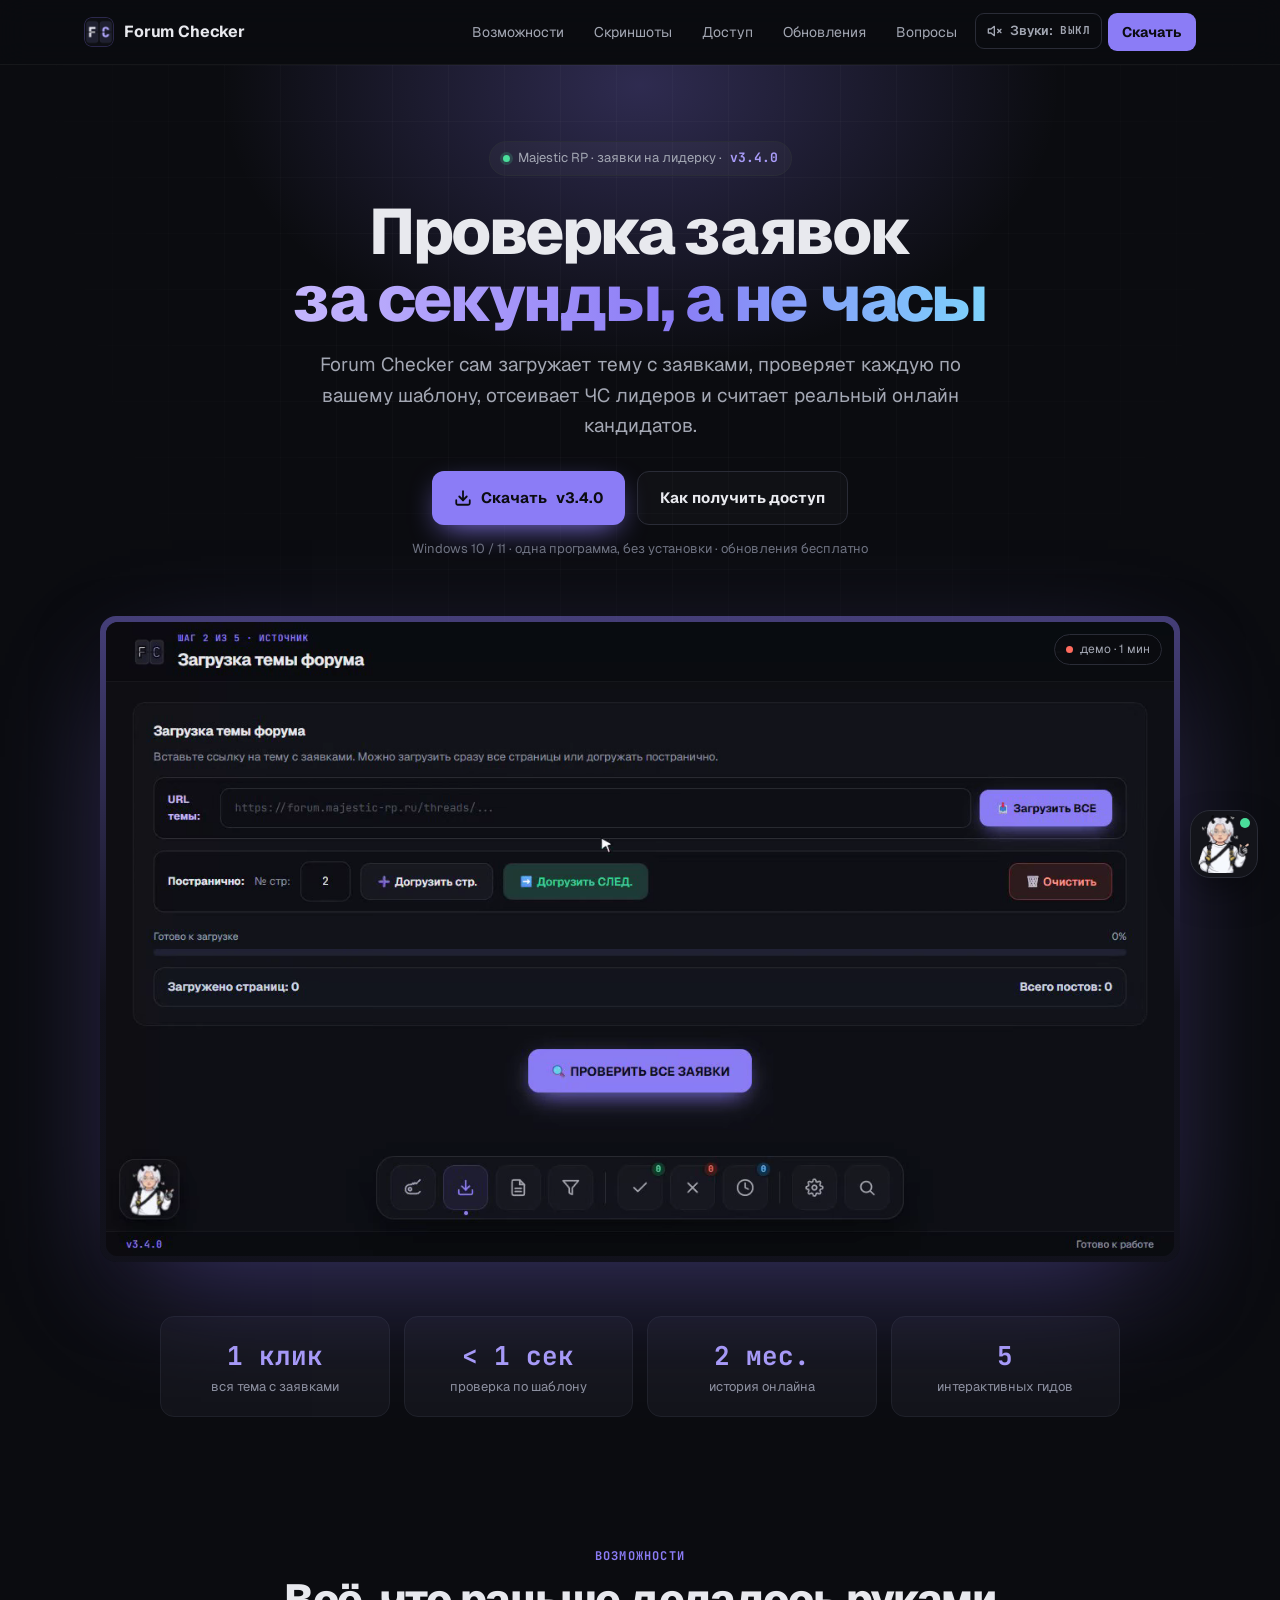
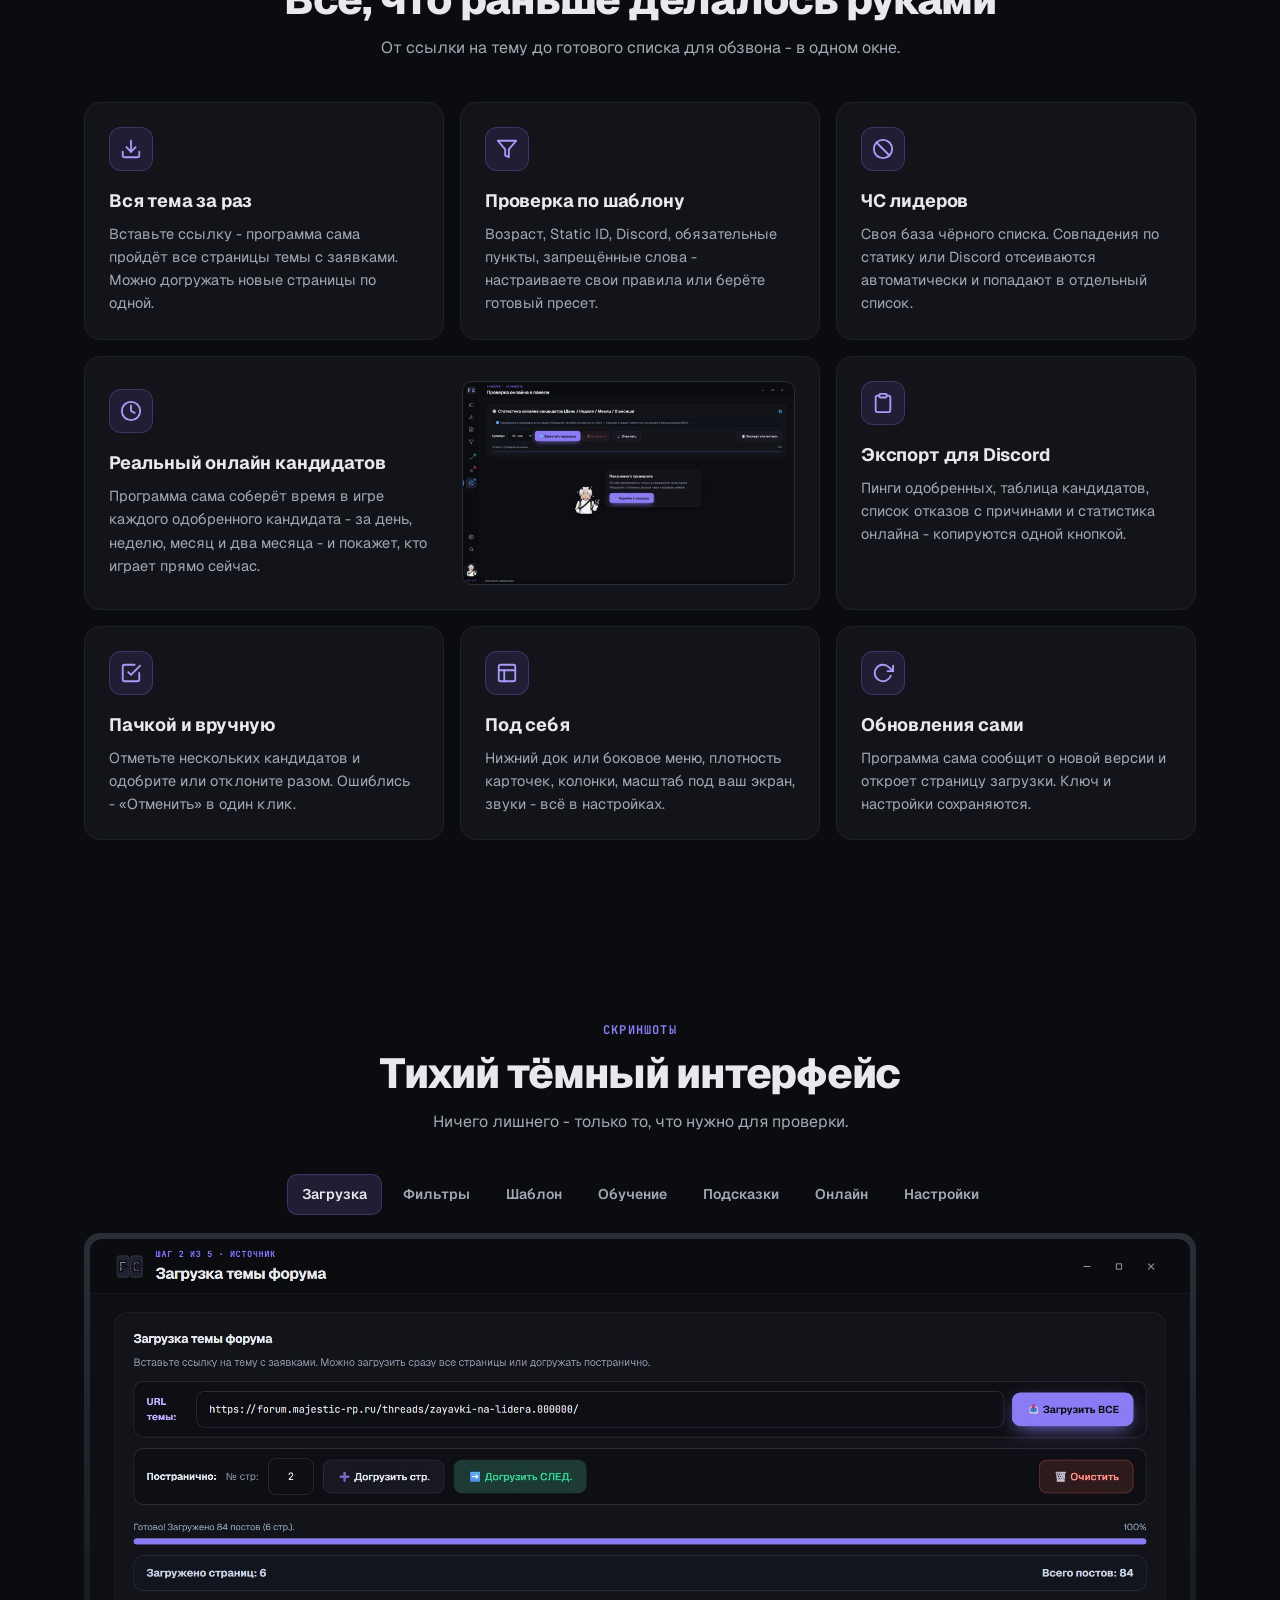
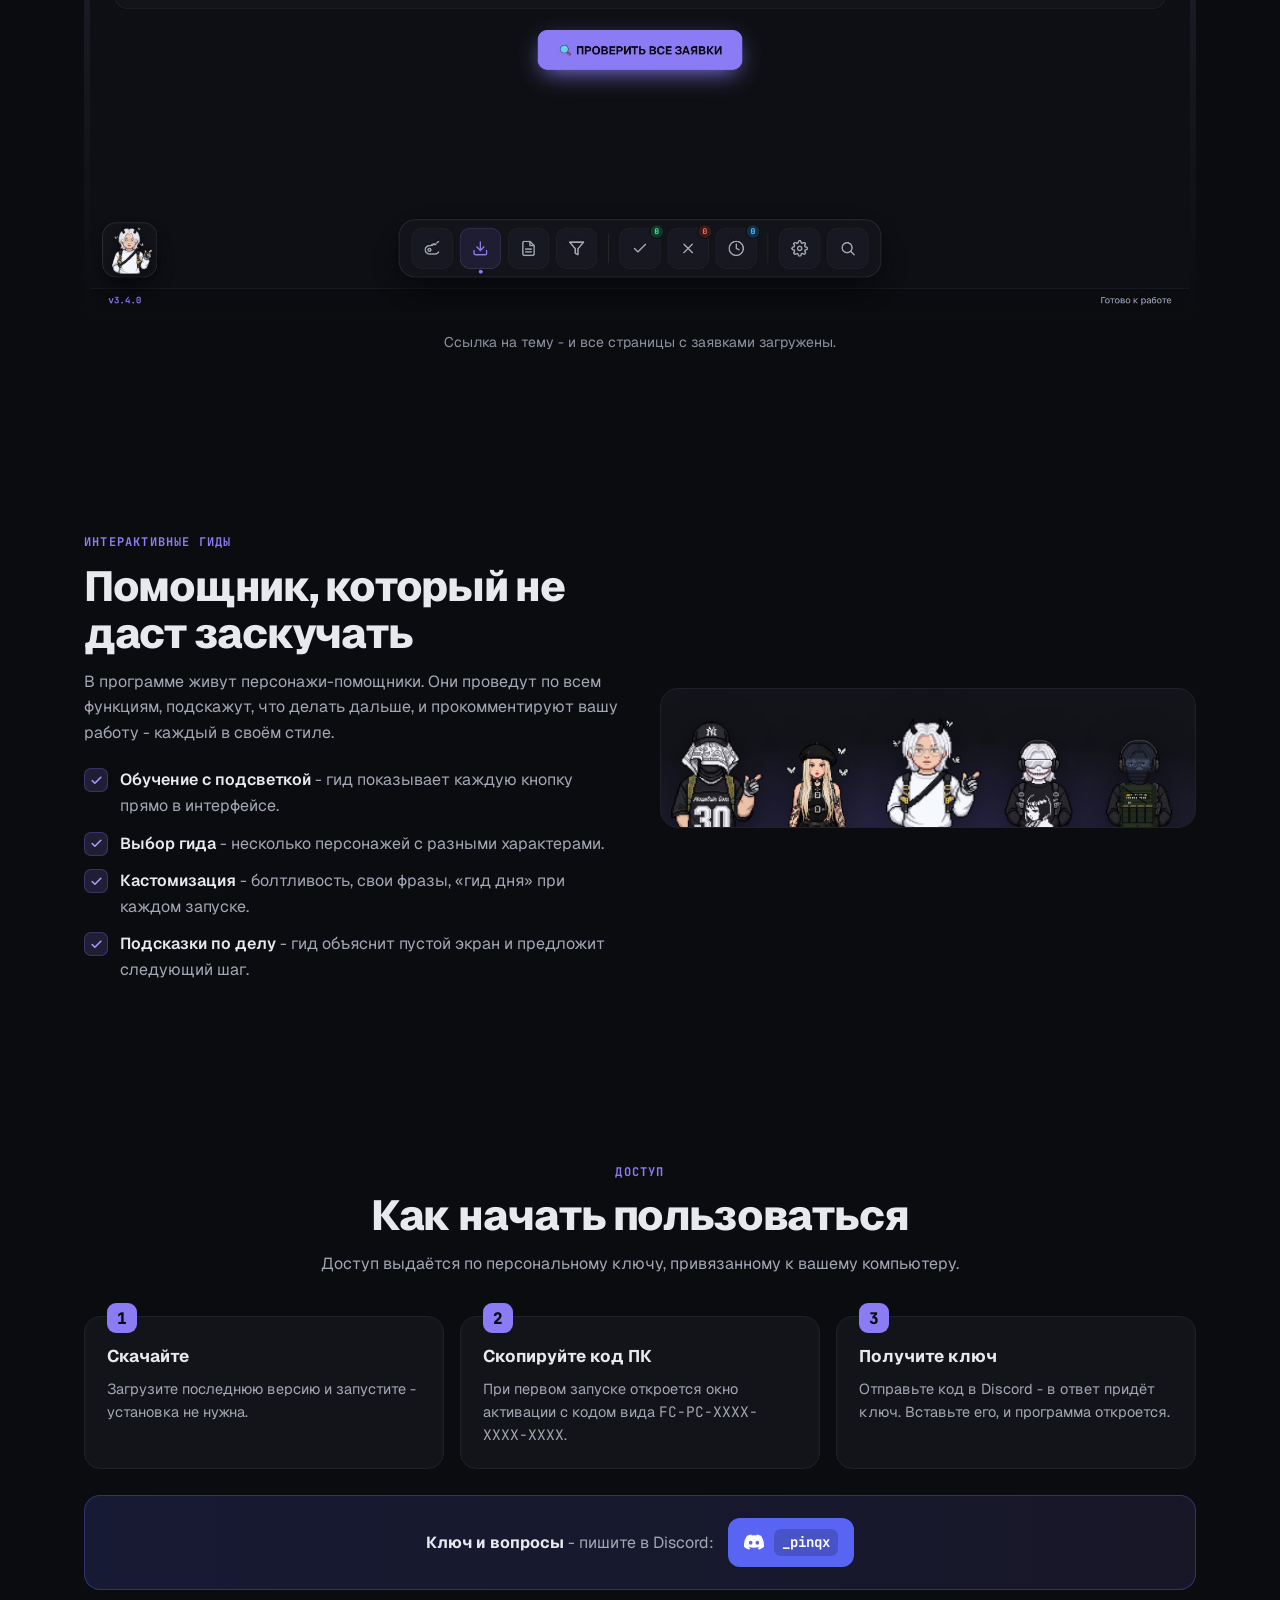
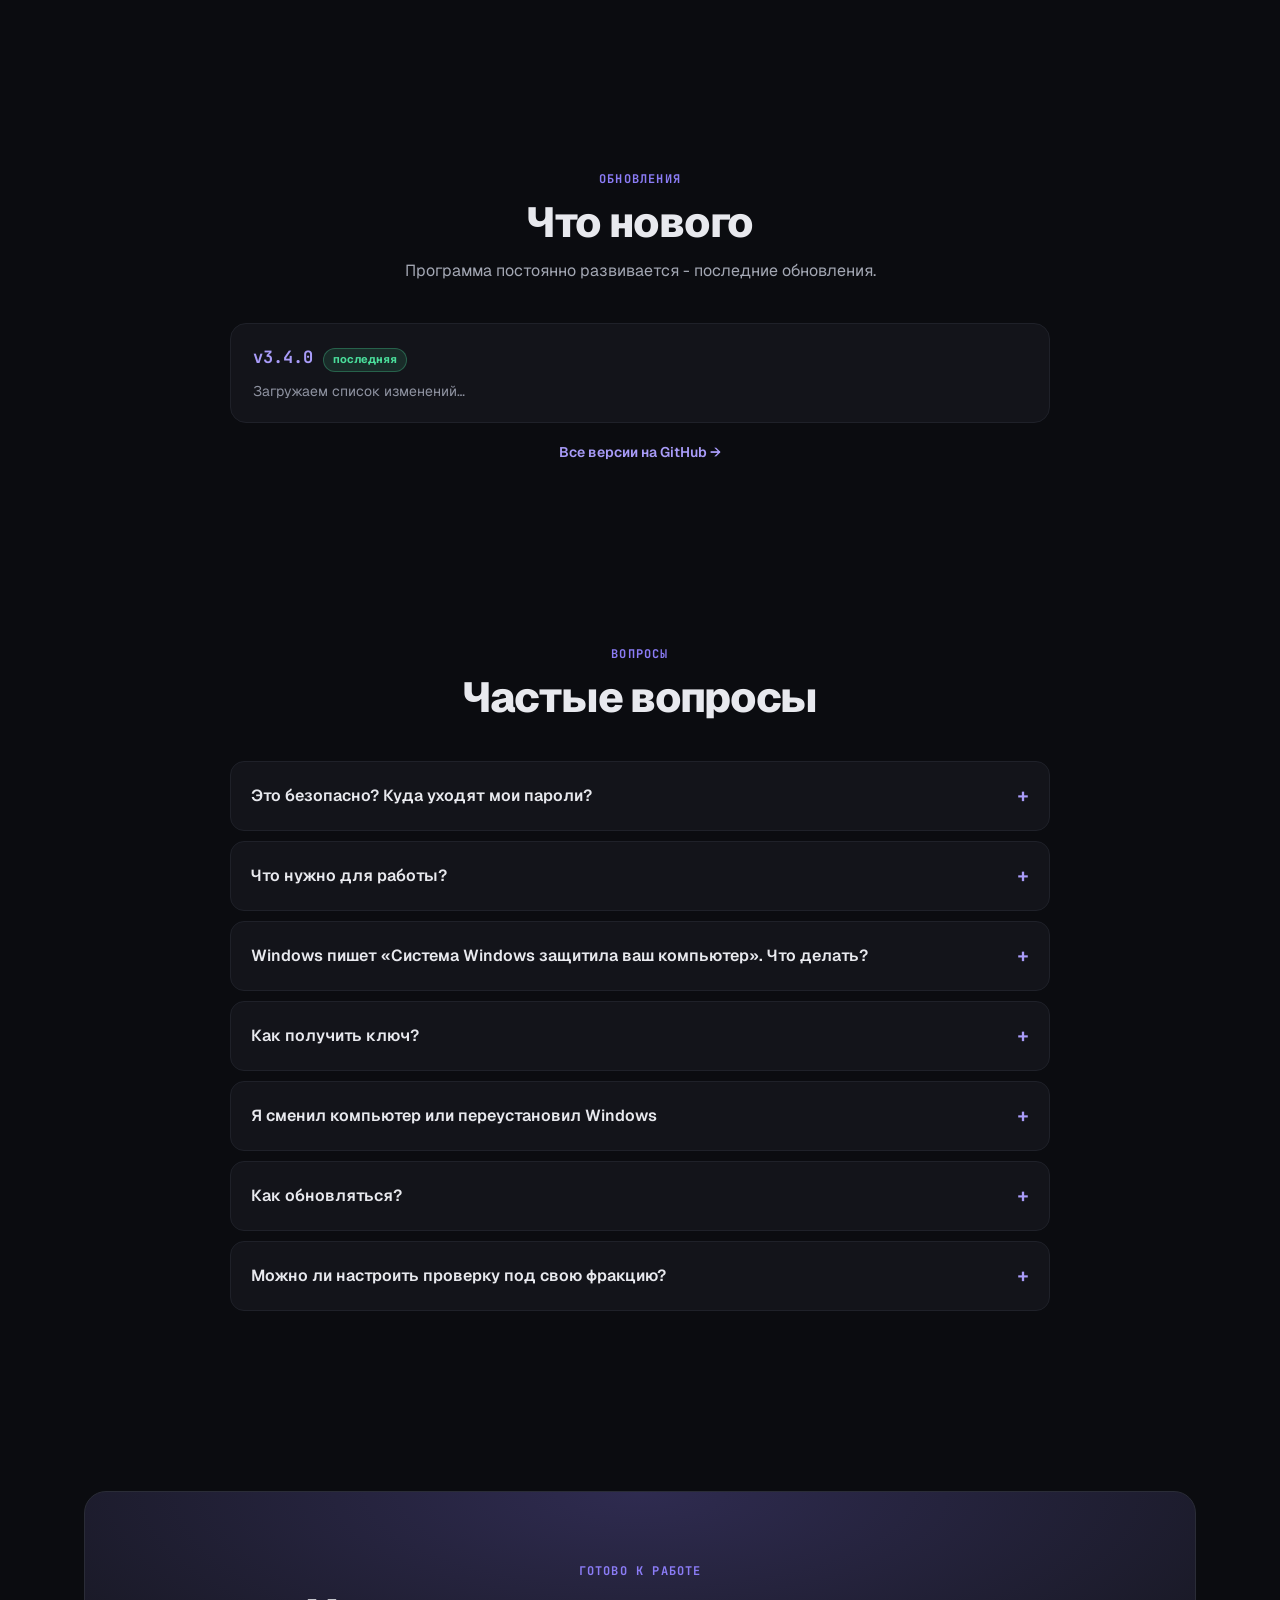
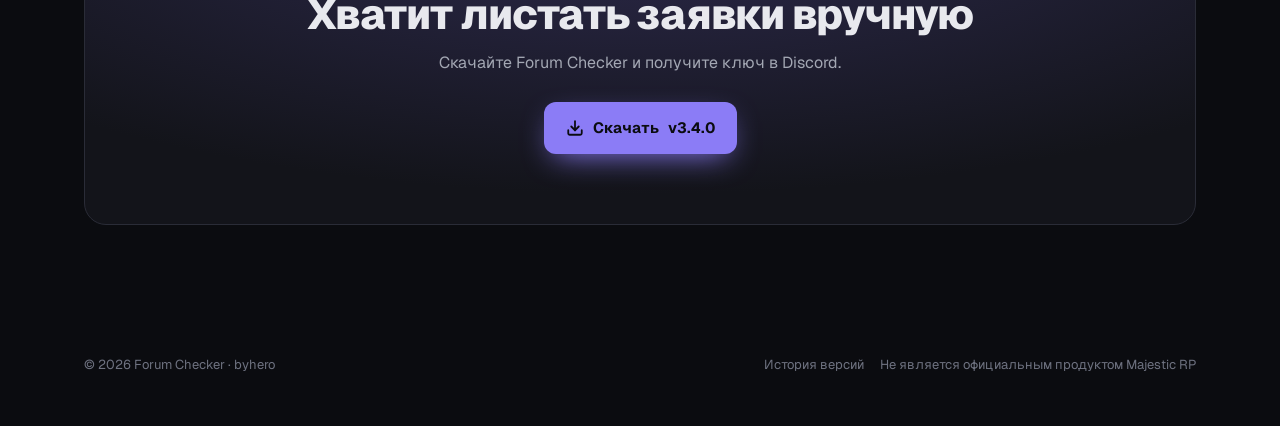
==== index.html @ 031cf1a6 "Сайт ForumChecker v3.4.0: новые скриншоты и демо-видео Co-Authored-By: Claude Opus 5.5 <noreply@anth" ====
<!DOCTYPE html>
<html lang="ru">
<head>
  <meta charset="UTF-8">
  <meta name="viewport" content="width=device-width, initial-scale=1.0">
  <title>Forum Checker - проверка заявок на лидерку Majestic RP</title>
  <meta name="description" content="Forum Checker загружает тему с заявками, проверяет их по шаблону, отсеивает ЧС лидеров и считает онлайн кандидатов. Для Windows 10/11.">
  <meta property="og:title" content="Forum Checker">
  <meta property="og:description" content="Проверка заявок на лидерку Majestic RP за секунды, а не часы.">
  <meta property="og:image" content="assets/shots/01-load.jpg">
  <link rel="icon" href="assets/favicon.png">
  <link rel="preconnect" href="https://fonts.googleapis.com">
  <link rel="preconnect" href="https://fonts.gstatic.com" crossorigin>
  <link href="https://fonts.googleapis.com/css2?family=Geist:wght@400;500;600;700;800&family=JetBrains+Mono:wght@500;700&display=swap" rel="stylesheet">
  <style>
    :root {
      --acc: #8B7CF6;
      --acc-2: #a99cf9;
      --acc-soft: color-mix(in srgb, #8B7CF6 14%, #0E0F14);
      --acc-ring: color-mix(in srgb, #8B7CF6 26%, transparent);
      --bg: #0B0C10;
      --bg-2: #0E0F14;
      --card: #13141A;
      --raised: #171821;
      --line: #1F2129;
      --line-2: #2A2C37;
      --text: #E8E9EE;
      --text-2: #A3A7B3;
      --muted: #8E92A0;
      --label: #6E7280;
      --ok: #4ADE9B;
      --info: #5BB8FF;
      --warn: #FFB454;
      --bad: #FF6B5E;
      --sans: 'Geist', system-ui, -apple-system, 'Segoe UI', sans-serif;
      --mono: 'JetBrains Mono', Consolas, monospace;
      --wrap: 1160px;
    }
    * { box-sizing: border-box; margin: 0; padding: 0; }
    html { scroll-behavior: smooth; }
    body { font-family: var(--sans); background: var(--bg); color: var(--text); font-size: 16px; line-height: 1.6; -webkit-font-smoothing: antialiased; overflow-x: hidden; }
    a { color: inherit; text-decoration: none; }
    img { display: block; max-width: 100%; height: auto; }
    button { font: inherit; color: inherit; border: 0; background: none; cursor: pointer; }
    .wrap { max-width: var(--wrap); margin: 0 auto; padding: 0 24px; }
    .mono { font-family: var(--mono); }

    /* фон */
    .glow { position: absolute; inset: 0 0 auto 0; height: 900px; pointer-events: none; overflow: hidden; z-index: 0; }
    .glow::before { content: ''; position: absolute; left: 50%; top: -380px; width: 1200px; height: 800px; transform: translateX(-50%); background: radial-gradient(closest-side, rgba(139, 124, 246, 0.28), transparent 70%); }
    .grid-bg { position: absolute; inset: 0; background-image: linear-gradient(rgba(255,255,255,0.025) 1px, transparent 1px), linear-gradient(90deg, rgba(255,255,255,0.025) 1px, transparent 1px); background-size: 56px 56px; mask-image: radial-gradient(ellipse at 50% 0%, #000 30%, transparent 75%); }

    /* навигация */
    header.nav { position: sticky; top: 0; z-index: 50; background: rgba(11, 12, 16, 0.72); backdrop-filter: blur(14px); border-bottom: 1px solid rgba(255,255,255,0.05); }
    .nav .wrap { display: flex; align-items: center; gap: 14px; height: 64px; }
    .brand { display: flex; align-items: center; gap: 10px; font-weight: 700; letter-spacing: -0.01em; }
    .brand img { width: 30px; height: 30px; border-radius: 8px; }
    .nav-links { margin-left: auto; display: flex; gap: 6px; }
    .nav-links a { padding: 8px 12px; border-radius: 9px; font-size: 14px; color: var(--text-2); transition: 120ms; }
    .nav-links a:hover { color: var(--text); background: rgba(255,255,255,0.05); }
    .nav-cta { padding: 8px 14px !important; background: var(--acc); color: #0B0C10 !important; font-weight: 700; }
    .nav-cta:hover { filter: brightness(1.08); background: var(--acc) !important; }

    /* кнопки */
    .btn { display: inline-flex; align-items: center; justify-content: center; gap: 9px; padding: 14px 22px; border-radius: 12px; font-weight: 700; font-size: 15px; transition: transform 140ms ease, filter 140ms ease, background 140ms ease, border-color 140ms ease; }
    .btn:active { transform: scale(0.98); }
    .btn svg { width: 18px; height: 18px; flex: none; }
    .btn-primary { background: var(--acc); color: #0B0C10; box-shadow: 0 10px 30px -10px var(--acc); }
    .btn-primary:hover { filter: brightness(1.08); transform: translateY(-1px); }
    .btn-ghost { border: 1px solid var(--line-2); background: rgba(255,255,255,0.02); }
    .btn-ghost:hover { border-color: #3A3D4B; background: rgba(255,255,255,0.05); }

    /* главный экран */
    .hero { position: relative; padding: 76px 0 40px; text-align: center; }
    .hero .wrap { position: relative; z-index: 1; }
    .pill { display: inline-flex; align-items: center; gap: 8px; padding: 6px 13px; border-radius: 999px; border: 1px solid var(--line-2); background: rgba(255,255,255,0.03); font-size: 13px; color: var(--text-2); }
    .pill b { color: var(--acc-2); font-family: var(--mono); font-weight: 700; }
    .dot { width: 7px; height: 7px; border-radius: 50%; background: var(--ok); box-shadow: 0 0 0 3px rgba(74, 222, 155, 0.18); }
    h1 { font-size: clamp(36px, 6vw, 64px); line-height: 1.05; letter-spacing: -0.035em; font-weight: 800; margin: 22px auto 18px; max-width: 900px; }
    h1 .grad { background: linear-gradient(90deg, #c4b5fd, var(--acc) 55%, #7dd3fc); -webkit-background-clip: text; background-clip: text; color: transparent; }
    .lead { font-size: clamp(16px, 2vw, 19px); color: var(--text-2); max-width: 680px; margin: 0 auto; }
    .hero-cta { display: flex; gap: 12px; justify-content: center; flex-wrap: wrap; margin-top: 30px; }
    .hero-meta { margin-top: 14px; font-size: 13px; color: var(--label); }
    .hero-shot { position: relative; margin: 56px auto 0; max-width: 1080px; border-radius: 16px; padding: 6px; background: linear-gradient(180deg, rgba(139,124,246,0.45), rgba(139,124,246,0.05) 60%); box-shadow: 0 40px 120px -30px rgba(139, 124, 246, 0.45), 0 30px 60px rgba(0,0,0,0.6); }
    .hero-shot img, .hero-video { border-radius: 12px; width: 100%; height: auto; display: block; aspect-ratio: 1280 / 760; background: #0E0F14; }
    .video-badge { position: absolute; top: 18px; right: 18px; display: inline-flex; align-items: center; gap: 7px; padding: 5px 11px; border-radius: 999px; background: rgba(11, 12, 16, 0.78); border: 1px solid var(--line-2); font-size: 12px; color: var(--text-2); backdrop-filter: blur(6px); }
    .rec { width: 7px; height: 7px; border-radius: 50%; background: var(--bad); animation: blink 1.6s ease-in-out infinite; }
    @keyframes blink { 50% { opacity: 0.3; } }

    /* что нового */
    .news { max-width: 820px; margin: 40px auto 0; display: grid; gap: 12px; }
    .rel { padding: 20px 22px; border-radius: 16px; background: var(--card); border: 1px solid var(--line); }
    .rel.latest { border-color: color-mix(in srgb, var(--acc) 50%, var(--line)); background: linear-gradient(135deg, rgba(139,124,246,0.10), var(--card) 60%); }
    .rel-head { display: flex; align-items: baseline; gap: 10px; flex-wrap: wrap; }
    .rel-tag { font-family: var(--mono); font-weight: 700; font-size: 17px; color: var(--acc-2); }
    .rel-badge { font-size: 11px; font-weight: 700; padding: 2px 9px; border-radius: 999px; background: rgba(74, 222, 155, 0.12); color: var(--ok); border: 1px solid rgba(74, 222, 155, 0.3); }
    .rel-date { margin-left: auto; font-size: 13px; color: var(--label); }
    .rel ul { margin: 10px 0 0 18px; color: var(--text-2); font-size: 14.5px; display: grid; gap: 4px; }
    .rel p { margin-top: 8px; color: var(--muted); font-size: 14px; }
    .news-more { text-align: center; margin-top: 16px; }
    .news-more a { color: var(--acc-2); font-size: 14px; font-weight: 600; }
    .news-more a:hover { text-decoration: underline; }

    /* цифры */
    .stats { display: grid; grid-template-columns: repeat(4, minmax(0, 1fr)); gap: 14px; margin: 54px auto 0; max-width: 960px; }
    .stat { padding: 18px; border-radius: 14px; background: var(--card); border: 1px solid var(--line); text-align: center; }
    .stat-num { font-family: var(--mono); font-size: 26px; font-weight: 700; color: var(--acc-2); }
    .stat-lbl { font-size: 13px; color: var(--muted); }

    /* секции */
    section { position: relative; padding: 90px 0; }
    .overline { font-family: var(--mono); font-size: 12px; font-weight: 700; letter-spacing: 0.1em; color: var(--acc); }
    h2 { font-size: clamp(28px, 4vw, 42px); line-height: 1.12; letter-spacing: -0.03em; font-weight: 800; margin: 10px 0 12px; }
    .sub { color: var(--text-2); max-width: 640px; }
    .center { text-align: center; }
    .center .sub { margin: 0 auto; }

    /* возможности */
    .features { display: grid; grid-template-columns: repeat(3, minmax(0, 1fr)); gap: 16px; margin-top: 42px; }
    .feat { padding: 24px; border-radius: 16px; background: var(--card); border: 1px solid var(--line); transition: border-color 160ms ease, transform 160ms ease; }
    .feat:hover { border-color: color-mix(in srgb, var(--acc) 45%, var(--line)); transform: translateY(-2px); }
    .feat-ico { width: 44px; height: 44px; border-radius: 12px; display: flex; align-items: center; justify-content: center; background: var(--acc-soft); border: 1px solid var(--acc-ring); color: var(--acc-2); margin-bottom: 16px; }
    .feat-ico svg { width: 22px; height: 22px; fill: none; stroke: currentColor; stroke-width: 2; stroke-linecap: round; stroke-linejoin: round; }
    .feat h3 { font-size: 18px; letter-spacing: -0.01em; margin-bottom: 6px; }
    .feat p { font-size: 14.5px; color: var(--text-2); }
    .feat.wide { grid-column: span 2; display: grid; grid-template-columns: 1fr 1fr; gap: 20px; align-items: center; }
    .feat.wide img { border-radius: 10px; border: 1px solid var(--line-2); }

    /* скриншоты */
    .gallery { margin-top: 40px; }
    .tabs { display: flex; gap: 6px; justify-content: center; flex-wrap: wrap; margin-bottom: 18px; }
    .tab { padding: 8px 14px; border-radius: 10px; font-size: 14px; font-weight: 600; color: var(--text-2); border: 1px solid transparent; }
    .tab:hover { color: var(--text); background: rgba(255,255,255,0.04); }
    .tab.active { color: var(--text); background: var(--acc-soft); border-color: var(--acc-ring); }
    .viewer { position: relative; border-radius: 16px; padding: 6px; background: linear-gradient(180deg, var(--line-2), transparent); }
    .viewer img { width: 100%; border-radius: 12px; cursor: zoom-in; transition: opacity 200ms ease; }
    .caption { text-align: center; color: var(--muted); font-size: 14px; margin-top: 14px; min-height: 22px; }

    /* гиды */
    .guides { display: grid; grid-template-columns: 1fr 1fr; gap: 40px; align-items: center; }
    .guide-row { display: flex; justify-content: center; align-items: flex-end; gap: 6px; padding: 28px 18px 0; border-radius: 18px; background: radial-gradient(120% 90% at 50% 100%, rgba(139,124,246,0.25), var(--card) 70%); border: 1px solid var(--line); overflow: hidden; }
    .guide-row img { width: 19%; filter: drop-shadow(0 10px 18px rgba(0,0,0,0.5)); animation: float 4s ease-in-out infinite; }
    .guide-row img:nth-child(2) { animation-delay: -0.8s; }
    .guide-row img:nth-child(3) { animation-delay: -1.6s; width: 23%; }
    .guide-row img:nth-child(4) { animation-delay: -2.4s; }
    .guide-row img:nth-child(5) { animation-delay: -3.2s; }
    @keyframes float { 50% { transform: translateY(-8px); } }
    .checks { list-style: none; margin-top: 22px; display: grid; gap: 12px; }
    .checks li { display: flex; gap: 12px; color: var(--text-2); }
    .checks li::before { content: ''; flex: none; width: 22px; height: 22px; margin-top: 1px; border-radius: 7px; background: var(--acc-soft) url("data:image/svg+xml,%3Csvg xmlns='http://www.w3.org/2000/svg' viewBox='0 0 24 24' fill='none' stroke='%23a99cf9' stroke-width='3' stroke-linecap='round' stroke-linejoin='round'%3E%3Cpolyline points='20 6 9 17 4 12'/%3E%3C/svg%3E") center / 13px no-repeat; border: 1px solid var(--acc-ring); }
    .checks b { color: var(--text); font-weight: 600; }

    /* доступ */
    .steps { display: grid; grid-template-columns: repeat(3, minmax(0, 1fr)); gap: 16px; margin-top: 40px; counter-reset: s; }
    .step { position: relative; padding: 26px 22px 22px; border-radius: 16px; background: var(--card); border: 1px solid var(--line); }
    .step::before { counter-increment: s; content: counter(s); position: absolute; top: -14px; left: 22px; width: 30px; height: 30px; border-radius: 9px; background: var(--acc); color: #0B0C10; font-weight: 800; font-family: var(--mono); display: flex; align-items: center; justify-content: center; }
    .step h3 { font-size: 17px; margin-bottom: 6px; }
    .step p { font-size: 14.5px; color: var(--text-2); }
    .contact { margin-top: 26px; display: flex; align-items: center; justify-content: center; gap: 14px; flex-wrap: wrap; padding: 22px; border-radius: 16px; background: linear-gradient(90deg, rgba(88, 101, 242, 0.16), rgba(139,124,246,0.10)); border: 1px solid rgba(88, 101, 242, 0.35); }
    .contact-txt { color: var(--text-2); }
    .contact-txt b { color: var(--text); }
    .ds { display: inline-flex; align-items: center; gap: 10px; padding: 11px 16px; border-radius: 12px; background: #5865F2; color: #fff; font-weight: 700; }
    .ds:hover { filter: brightness(1.08); }
    .ds svg { width: 20px; height: 20px; fill: currentColor; }
    .ds .mono { background: rgba(0,0,0,0.18); padding: 2px 8px; border-radius: 7px; font-size: 14px; }

    /* FAQ */
    .faq { max-width: 820px; margin: 40px auto 0; display: grid; gap: 10px; }
    details { border-radius: 14px; background: var(--card); border: 1px solid var(--line); transition: border-color 140ms ease; }
    details[open] { border-color: var(--line-2); }
    summary { list-style: none; cursor: pointer; padding: 18px 20px; font-weight: 600; display: flex; align-items: center; gap: 12px; }
    summary::-webkit-details-marker { display: none; }
    summary::after { content: '+'; margin-left: auto; font-family: var(--mono); font-size: 20px; color: var(--acc-2); transition: transform 160ms ease; }
    details[open] summary::after { transform: rotate(45deg); }
    details p { padding: 0 20px 18px; color: var(--text-2); font-size: 15px; }

    /* финал */
    .final { text-align: center; padding: 70px 24px; border-radius: 22px; background: radial-gradient(120% 140% at 50% 0%, rgba(139,124,246,0.28), var(--card) 65%); border: 1px solid var(--line-2); }
    footer { padding: 40px 0 50px; color: var(--label); font-size: 13px; }
    footer .wrap { display: flex; gap: 16px; align-items: center; flex-wrap: wrap; }
    footer a:hover { color: var(--text); }
    footer .sp { margin-left: auto; }

    /* просмотр скриншота */
    .lightbox { position: fixed; inset: 0; z-index: 100; background: rgba(5, 6, 10, 0.88); display: none; align-items: center; justify-content: center; padding: 24px; cursor: zoom-out; }
    .lightbox.open { display: flex; }
    .lightbox img { max-height: 92vh; border-radius: 12px; box-shadow: 0 30px 80px rgba(0,0,0,0.6); }
    .toast { position: fixed; left: 50%; bottom: 28px; transform: translate(-50%, 20px); opacity: 0; padding: 12px 18px; border-radius: 12px; background: var(--card); border: 1px solid var(--acc); font-size: 14px; transition: 220ms ease; z-index: 120; pointer-events: none; }
    .toast.show { opacity: 1; transform: translate(-50%, 0); }

    /* появление при прокрутке */
    .reveal { opacity: 0; transform: translateY(18px); transition: opacity 600ms ease, transform 600ms cubic-bezier(.2, .8, .2, 1); }
    .reveal.in { opacity: 1; transform: none; }
    @media (prefers-reduced-motion: reduce) { .reveal { opacity: 1; transform: none; transition: none; } .guide-row img { animation: none; } }

    @media (max-width: 900px) {
      .features { grid-template-columns: 1fr 1fr; }
      .feat.wide { grid-column: span 2; grid-template-columns: 1fr; }
      .guides { grid-template-columns: 1fr; }
      .stats { grid-template-columns: 1fr 1fr; }
      .nav-links a:not(.nav-cta) { display: none; }
    }
    @media (max-width: 620px) {
      .wrap { padding: 0 16px; }
      section { padding: 64px 0; }
      .features, .steps { grid-template-columns: 1fr; }
      .feat.wide { grid-column: auto; }
      .hero { padding-top: 52px; }
      .btn { width: 100%; }
      .contact { flex-direction: column; text-align: center; }
      footer .sp { margin-left: 0; }
    }
  </style>
  <link rel="stylesheet" href="extras.css">
  <link rel="stylesheet" href="support.css">
</head>
<body>

  <header class="nav">
    <div class="wrap">
      <a class="brand" href="#top"><img src="assets/logo.png" alt=""><span>Forum Checker</span></a>
      <nav class="nav-links">
        <a href="#features">Возможности</a>
        <a href="#screens">Скриншоты</a>
        <a href="#access">Доступ</a>
        <a href="#news">Обновления</a>
        <a href="#faq">Вопросы</a>
        <a class="nav-cta js-download" href="https://github.com/Mihacloude228/forum-checker/releases/latest">Скачать</a>
      </nav>
    </div>
  </header>

  <main id="top">
    <!-- ── ГЛАВНЫЙ ЭКРАН ── -->
    <div class="hero">
      <div class="glow"><div class="grid-bg"></div></div>
      <div class="wrap">
        <span class="pill"><span class="dot"></span>Majestic RP · заявки на лидерку · <b class="js-version">v3.4.0</b></span>
        <h1>Проверка заявок<br><span class="grad">за секунды, а не часы</span></h1>
        <p class="lead">Forum Checker сам загружает тему с заявками, проверяет каждую по вашему шаблону, отсеивает ЧС лидеров и считает реальный онлайн кандидатов.</p>
        <div class="hero-cta">
          <a class="btn btn-primary js-download" href="https://github.com/Mihacloude228/forum-checker/releases/latest">
            <svg viewBox="0 0 24 24" fill="none" stroke="currentColor" stroke-width="2.4" stroke-linecap="round" stroke-linejoin="round"><path d="M21 15v4a2 2 0 0 1-2 2H5a2 2 0 0 1-2-2v-4"/><polyline points="7 10 12 15 17 10"/><line x1="12" y1="15" x2="12" y2="3"/></svg>
            Скачать <span class="js-version">v3.4.0</span>
          </a>
          <a class="btn btn-ghost" href="#access">Как получить доступ</a>
        </div>
        <div class="hero-meta">Windows 10 / 11 · одна программа, без установки · обновления бесплатно</div>
        <div class="hero-shot reveal">
          <video class="hero-video" poster="assets/demo-poster.jpg" autoplay muted loop playsinline preload="metadata" aria-label="Демо: загрузка темы, проверка заявок и онлайн кандидатов">
            <source src="assets/demo.mp4" type="video/mp4">
            <source src="assets/demo.webm" type="video/webm">
          </video>
          <span class="video-badge"><span class="rec"></span>демо · 1 мин</span>
        </div>

        <div class="stats">
          <div class="stat reveal"><div class="stat-num">1 клик</div><div class="stat-lbl">вся тема с заявками</div></div>
          <div class="stat reveal"><div class="stat-num">&lt; 1 сек</div><div class="stat-lbl">проверка по шаблону</div></div>
          <div class="stat reveal"><div class="stat-num">2 мес.</div><div class="stat-lbl">история онлайна</div></div>
          <div class="stat reveal"><div class="stat-num">5</div><div class="stat-lbl">интерактивных гидов</div></div>
        </div>
      </div>
    </div>

    <!-- ── ВОЗМОЖНОСТИ ── -->
    <section id="features">
      <div class="wrap">
        <div class="center reveal">
          <div class="overline">ВОЗМОЖНОСТИ</div>
          <h2>Всё, что раньше делалось руками</h2>
          <p class="sub">От ссылки на тему до готового списка для обзвона - в одном окне.</p>
        </div>
        <div class="features">
          <div class="feat reveal">
            <div class="feat-ico"><svg viewBox="0 0 24 24"><path d="M21 15v4a2 2 0 0 1-2 2H5a2 2 0 0 1-2-2v-4"/><polyline points="7 10 12 15 17 10"/><line x1="12" y1="15" x2="12" y2="3"/></svg></div>
            <h3>Вся тема за раз</h3>
            <p>Вставьте ссылку - программа сама пройдёт все страницы темы с заявками. Можно догружать новые страницы по одной.</p>
          </div>
          <div class="feat reveal">
            <div class="feat-ico"><svg viewBox="0 0 24 24"><polygon points="22 3 2 3 10 12.46 10 19 14 21 14 12.46 22 3"/></svg></div>
            <h3>Проверка по шаблону</h3>
            <p>Возраст, Static ID, Discord, обязательные пункты, запрещённые слова - настраиваете свои правила или берёте готовый пресет.</p>
          </div>
          <div class="feat reveal">
            <div class="feat-ico"><svg viewBox="0 0 24 24"><circle cx="12" cy="12" r="10"/><line x1="4.93" y1="4.93" x2="19.07" y2="19.07"/></svg></div>
            <h3>ЧС лидеров</h3>
            <p>Своя база чёрного списка. Совпадения по статику или Discord отсеиваются автоматически и попадают в отдельный список.</p>
          </div>
          <div class="feat wide reveal">
            <div>
              <div class="feat-ico"><svg viewBox="0 0 24 24"><circle cx="12" cy="12" r="10"/><polyline points="12 6 12 12 16 14"/></svg></div>
              <h3>Реальный онлайн кандидатов</h3>
              <p>Программа сама соберёт время в игре каждого одобренного кандидата - за день, неделю, месяц и два месяца - и покажет, кто играет прямо сейчас.</p>
            </div>
            <img src="assets/shots/08-rail.jpg" alt="Вкладка проверки онлайна" loading="lazy">
          </div>
          <div class="feat reveal">
            <div class="feat-ico"><svg viewBox="0 0 24 24"><path d="M16 4h2a2 2 0 0 1 2 2v14a2 2 0 0 1-2 2H6a2 2 0 0 1-2-2V6a2 2 0 0 1 2-2h2"/><rect x="8" y="2" width="8" height="4" rx="1"/></svg></div>
            <h3>Экспорт для Discord</h3>
            <p>Пинги одобренных, таблица кандидатов, список отказов с причинами и статистика онлайна - копируются одной кнопкой.</p>
          </div>
          <div class="feat reveal">
            <div class="feat-ico"><svg viewBox="0 0 24 24"><polyline points="9 11 12 14 22 4"/><path d="M21 12v7a2 2 0 0 1-2 2H5a2 2 0 0 1-2-2V5a2 2 0 0 1 2-2h11"/></svg></div>
            <h3>Пачкой и вручную</h3>
            <p>Отметьте нескольких кандидатов и одобрите или отклоните разом. Ошиблись - «Отменить» в один клик.</p>
          </div>
          <div class="feat reveal">
            <div class="feat-ico"><svg viewBox="0 0 24 24"><rect x="3" y="3" width="18" height="18" rx="2"/><path d="M3 9h18"/><path d="M9 21V9"/></svg></div>
            <h3>Под себя</h3>
            <p>Нижний док или боковое меню, плотность карточек, колонки, масштаб под ваш экран, звуки - всё в настройках.</p>
          </div>
          <div class="feat reveal">
            <div class="feat-ico"><svg viewBox="0 0 24 24"><polyline points="23 4 23 10 17 10"/><path d="M20.49 15a9 9 0 1 1-2.12-9.36L23 10"/></svg></div>
            <h3>Обновления сами</h3>
            <p>Программа сама сообщит о новой версии и откроет страницу загрузки. Ключ и настройки сохраняются.</p>
          </div>
        </div>
      </div>
    </section>

    <!-- ── СКРИНШОТЫ ── -->
    <section id="screens">
      <div class="wrap">
        <div class="center reveal">
          <div class="overline">СКРИНШОТЫ</div>
          <h2>Тихий тёмный интерфейс</h2>
          <p class="sub">Ничего лишнего - только то, что нужно для проверки.</p>
        </div>
        <div class="gallery reveal">
          <div class="tabs" id="tabs"></div>
          <div class="viewer"><img id="viewerImg" src="assets/shots/01-load.jpg" alt=""></div>
          <div class="caption" id="caption"></div>
        </div>
      </div>
    </section>

    <!-- ── ГИДЫ ── -->
    <section>
      <div class="wrap guides">
        <div class="reveal">
          <div class="overline">ИНТЕРАКТИВНЫЕ ГИДЫ</div>
          <h2>Помощник, который не даст заскучать</h2>
          <p class="sub">В программе живут персонажи-помощники. Они проведут по всем функциям, подскажут, что делать дальше, и прокомментируют вашу работу - каждый в своём стиле.</p>
          <ul class="checks">
            <li><span><b>Обучение с подсветкой</b> - гид показывает каждую кнопку прямо в интерфейсе.</span></li>
            <li><span><b>Выбор гида</b> - несколько персонажей с разными характерами.</span></li>
            <li><span><b>Кастомизация</b> - болтливость, свои фразы, «гид дня» при каждом запуске.</span></li>
            <li><span><b>Подсказки по делу</b> - гид объяснит пустой экран и предложит следующий шаг.</span></li>
          </ul>
        </div>
        <div class="reveal">
          <div class="guide-row">
            <img src="assets/guides/g2.png" alt="">
            <img src="assets/guides/g4.png" alt="">
            <img src="assets/guides/g1.png" alt="">
            <img src="assets/guides/g3.png" alt="">
            <img src="assets/guides/g5.png" alt="">
          </div>
        </div>
      </div>
    </section>

    <!-- ── ДОСТУП ── -->
    <section id="access">
      <div class="wrap">
        <div class="center reveal">
          <div class="overline">ДОСТУП</div>
          <h2>Как начать пользоваться</h2>
          <p class="sub">Доступ выдаётся по персональному ключу, привязанному к вашему компьютеру.</p>
        </div>
        <div class="steps">
          <div class="step reveal"><h3>Скачайте</h3><p>Загрузите последнюю версию и запустите - установка не нужна.</p></div>
          <div class="step reveal"><h3>Скопируйте код ПК</h3><p>При первом запуске откроется окно активации с кодом вида <span class="mono">FC-PC-XXXX-XXXX-XXXX</span>.</p></div>
          <div class="step reveal"><h3>Получите ключ</h3><p>Отправьте код в Discord - в ответ придёт ключ. Вставьте его, и программа откроется.</p></div>
        </div>
        <div class="contact reveal">
          <span class="contact-txt"><b>Ключ и вопросы</b> - пишите в Discord:</span>
          <button class="ds" id="dsBtn" title="Скопировать ник">
            <svg viewBox="0 0 24 24"><path d="M20.32 4.37a19.8 19.8 0 0 0-4.89-1.52.07.07 0 0 0-.08.04c-.21.38-.45.87-.61 1.25a18.27 18.27 0 0 0-5.49 0 12.6 12.6 0 0 0-.62-1.25.08.08 0 0 0-.08-.04 19.74 19.74 0 0 0-4.89 1.52.07.07 0 0 0-.03.03C.53 9.05-.32 13.58.1 18.06a.08.08 0 0 0 .03.06 19.9 19.9 0 0 0 5.99 3.03.08.08 0 0 0 .08-.03c.46-.63.87-1.3 1.23-1.99a.08.08 0 0 0-.04-.11 13.1 13.1 0 0 1-1.87-.89.08.08 0 0 1-.01-.13l.37-.29a.07.07 0 0 1 .08-.01c3.93 1.79 8.18 1.79 12.06 0a.07.07 0 0 1 .08 0l.37.3a.08.08 0 0 1-.01.13 12.3 12.3 0 0 1-1.87.89.08.08 0 0 0-.04.11c.36.7.78 1.36 1.23 1.99a.08.08 0 0 0 .08.03 19.84 19.84 0 0 0 6-3.03.08.08 0 0 0 .03-.06c.5-5.18-.84-9.67-3.55-13.66a.06.06 0 0 0-.03-.03ZM8.02 15.33c-1.18 0-2.16-1.08-2.16-2.42 0-1.33.96-2.42 2.16-2.42 1.21 0 2.18 1.1 2.16 2.42 0 1.34-.96 2.42-2.16 2.42Zm7.97 0c-1.18 0-2.15-1.08-2.15-2.42 0-1.33.95-2.42 2.15-2.42 1.21 0 2.18 1.1 2.16 2.42 0 1.34-.95 2.42-2.16 2.42Z"/></svg>
            <span class="mono">_pinqx</span>
          </button>
        </div>
      </div>
    </section>

    <!-- ── ЧТО НОВОГО (подтягивается из релизов GitHub) ── -->
    <section id="news">
      <div class="wrap">
        <div class="center reveal">
          <div class="overline">ОБНОВЛЕНИЯ</div>
          <h2>Что нового</h2>
          <p class="sub">Программа постоянно развивается - последние обновления.</p>
        </div>
        <div class="news" id="newsList">
          <div class="rel"><div class="rel-head"><span class="rel-tag js-version">v3.4.0</span><span class="rel-badge">последняя</span></div><p>Загружаем список изменений…</p></div>
        </div>
        <div class="news-more"><a href="https://github.com/Mihacloude228/forum-checker/releases">Все версии на GitHub →</a></div>
      </div>
    </section>

    <!-- ── ВОПРОСЫ ── -->
    <section id="faq">
      <div class="wrap">
        <div class="center reveal">
          <div class="overline">ВОПРОСЫ</div>
          <h2>Частые вопросы</h2>
        </div>
        <div class="faq">
          <details class="reveal"><summary>Это безопасно? Куда уходят мои пароли?</summary>
            <p>Никуда. Вход на форум и в админ-панель выполняется во встроенном окне браузера на вашем компьютере, сессия хранится только у вас. Программа не отправляет пароли, куки и списки кандидатов на сторонние серверы.</p></details>
          <details class="reveal"><summary>Что нужно для работы?</summary>
            <p>Windows 10 или 11 и аккаунт на форуме. Для проверки онлайна - доступ к админ-панели. Компонент Microsoft WebView2 уже есть в Windows 11; на Windows 10 он ставится автоматически вместе с Edge.</p></details>
          <details class="reveal"><summary>Windows пишет «Система Windows защитила ваш компьютер». Что делать?</summary>
            <p>Так Windows реагирует на программы без платной цифровой подписи. Нажмите «Подробнее» → «Выполнить в любом случае». Скачивайте программу только с этой страницы.</p></details>
          <details class="reveal"><summary>Как получить ключ?</summary>
            <p>Запустите программу, скопируйте код ПК из окна активации и отправьте его в Discord <span class="mono">_pinqx</span>. Ключ работает только на том компьютере, для которого выдан.</p></details>
          <details class="reveal"><summary>Я сменил компьютер или переустановил Windows</summary>
            <p>Код ПК привязан к компьютеру. Если он поменялся - запустите программу, скопируйте новый код и напишите в Discord, ключ перевыпустят.</p></details>
          <details class="reveal"><summary>Как обновляться?</summary>
            <p>Программа сама сообщит о новой версии и откроет страницу загрузки. Ключ при обновлении вводить заново не нужно - просто запустите новую версию.</p></details>
          <details class="reveal"><summary>Можно ли настроить проверку под свою фракцию?</summary>
            <p>Да. Поля и условия проверки задаются под ваш шаблон заявки: можно составить свои правила, вытащить поля из первого поста темы автоматически или выбрать готовый пресет.</p></details>
        </div>
      </div>
    </section>

    <section>
      <div class="wrap">
        <div class="final reveal">
          <div class="overline">ГОТОВО К РАБОТЕ</div>
          <h2>Хватит листать заявки вручную</h2>
          <p class="sub" style="margin: 0 auto 26px;">Скачайте Forum Checker и получите ключ в Discord.</p>
          <a class="btn btn-primary js-download" href="https://github.com/Mihacloude228/forum-checker/releases/latest">
            <svg viewBox="0 0 24 24" fill="none" stroke="currentColor" stroke-width="2.4" stroke-linecap="round" stroke-linejoin="round"><path d="M21 15v4a2 2 0 0 1-2 2H5a2 2 0 0 1-2-2v-4"/><polyline points="7 10 12 15 17 10"/><line x1="12" y1="15" x2="12" y2="3"/></svg>
            Скачать <span class="js-version">v3.4.0</span>
          </a>
        </div>
      </div>
    </section>
  </main>

  <footer>
    <div class="wrap">
      <span>© <span id="year">2026</span> Forum Checker · byhero</span>
      <span class="sp"><a href="https://github.com/Mihacloude228/forum-checker/releases">История версий</a></span>
      <span>Не является официальным продуктом Majestic RP</span>
    </div>
  </footer>

  <div class="lightbox" id="lightbox"><img id="lightboxImg" alt=""></div>
  <div class="toast" id="toast"></div>

  <script>
    // Скриншоты
    const SHOTS = [
      { tab: 'Загрузка', src: 'assets/shots/01-load.jpg', text: 'Ссылка на тему - и все страницы с заявками загружены.' },
      { tab: 'Фильтры', src: 'assets/shots/02-filters.jpg', text: 'Свои правила проверки: что считывать из заявки и какие условия проверять.' },
      { tab: 'Шаблон', src: 'assets/shots/03-template.jpg', text: 'Шаблон заявки берётся из первого поста, поля создаются автоматически.' },
      { tab: 'Обучение', src: 'assets/shots/07-tutorial.jpg', text: 'Интерактивное обучение: гид подсвечивает и объясняет каждую функцию.' },
      { tab: 'Подсказки', src: 'assets/shots/04-guide-empty.jpg', text: 'Пустой экран? Гид подскажет, что сделать дальше.' },
      { tab: 'Онлайн', src: 'assets/shots/08-rail.jpg', text: 'Проверка онлайна и альтернативный вид меню - боковая панель.' },
      { tab: 'Настройки', src: 'assets/shots/05-settings.jpg', text: 'Вид меню, плотность списков, масштаб и звуки - под себя.' }
    ];
    const tabs = document.getElementById('tabs');
    const img = document.getElementById('viewerImg');
    const cap = document.getElementById('caption');
    SHOTS.forEach((s, i) => {
      const b = document.createElement('button');
      b.className = 'tab' + (i === 0 ? ' active' : '');
      b.textContent = s.tab;
      b.onclick = () => showShot(i);
      tabs.appendChild(b);
      new Image().src = s.src;
    });
    let cur = 0;
    function showShot(i) {
      cur = i;
      [...tabs.children].forEach((b, j) => b.classList.toggle('active', j === i));
      img.style.opacity = 0;
      setTimeout(() => { img.src = SHOTS[i].src; img.alt = SHOTS[i].text; cap.textContent = SHOTS[i].text; img.style.opacity = 1; }, 160);
    }
    cap.textContent = SHOTS[0].text;

    // Увеличение скриншотов
    const lb = document.getElementById('lightbox');
    document.querySelectorAll('.viewer img, .hero-shot img, .feat.wide img').forEach(el => el.addEventListener('click', () => {
      document.getElementById('lightboxImg').src = el.src;
      lb.classList.add('open');
    }));
    lb.onclick = () => lb.classList.remove('open');
    document.addEventListener('keydown', e => {
      if (e.key === 'Escape') lb.classList.remove('open');
      if (e.key === 'ArrowRight' && !lb.classList.contains('open')) showShot((cur + 1) % SHOTS.length);
      if (e.key === 'ArrowLeft' && !lb.classList.contains('open')) showShot((cur - 1 + SHOTS.length) % SHOTS.length);
    });

    // Discord: копирование ника
    function toast(t) {
      const el = document.getElementById('toast');
      el.textContent = t; el.classList.add('show');
      clearTimeout(toast._t); toast._t = setTimeout(() => el.classList.remove('show'), 2200);
    }
    document.getElementById('dsBtn').onclick = async () => {
      try { await navigator.clipboard.writeText('_pinqx'); toast('Ник _pinqx скопирован - добавьте его в друзья в Discord'); }
      catch (e) { toast('Ник в Discord: _pinqx'); }
    };

    // Релизы GitHub: последняя версия, прямая ссылка на exe и блок «Что нового»
    function esc(t) { return String(t).replace(/[&<>"]/g, c => ({ '&': '&amp;', '<': '&lt;', '>': '&gt;', '"': '&quot;' }[c])); }
    function relBody(body) {
      const lines = String(body || '').split(/\r?\n/).map(l => l.trim()).filter(l => l && !/^#+\s|^forum checker v/i.test(l));
      const items = lines.filter(l => /^[-*•]\s+/.test(l)).map(l => l.replace(/^[-*•]\s+/, '').replace(/\*\*/g, ''));
      if (items.length) return '<ul>' + items.slice(0, 8).map(i => `<li>${esc(i)}</li>`).join('') + '</ul>';
      if (lines.length) return `<p>${esc(lines.slice(0, 3).join(' '))}</p>`;
      return '<p>Улучшения и исправления.</p>';
    }
    fetch('https://api.github.com/repos/Mihacloude228/forum-checker/releases?per_page=6')
      .then(r => r.ok ? r.json() : null)
      .then(list => {
        const rels = (list || []).filter(r => !r.draft && !r.prerelease);
        if (!rels.length) return;
        const rel = rels[0];
        document.querySelectorAll('.js-version').forEach(el => el.textContent = rel.tag_name);
        const exe = (rel.assets || []).find(a => /\.exe$/i.test(a.name));
        if (exe) document.querySelectorAll('.js-download').forEach(a => a.href = exe.browser_download_url);
        document.getElementById('newsList').innerHTML = rels.slice(0, 3).map((r, i) => `
          <div class="rel ${i === 0 ? 'latest' : ''}">
            <div class="rel-head">
              <span class="rel-tag">${esc(r.tag_name)}</span>
              ${i === 0 ? '<span class="rel-badge">последняя</span>' : ''}
              <span class="rel-date">${new Date(r.published_at).toLocaleDateString('ru-RU', { day: 'numeric', month: 'long', year: 'numeric' })}</span>
            </div>
            ${relBody(r.body)}
          </div>`).join('');
      })
      .catch(() => {});

    // Видео играет только когда его видно (экономит батарею и трафик)
    const vid = document.querySelector('.hero-video');
    if (vid && 'IntersectionObserver' in window) {
      new IntersectionObserver(es => es.forEach(e => { if (e.isIntersecting) vid.play().catch(() => {}); else vid.pause(); }), { threshold: 0.2 }).observe(vid);
    }

    // Появление блоков при прокрутке
    const io = new IntersectionObserver(es => es.forEach(e => { if (e.isIntersecting) { e.target.classList.add('in'); io.unobserve(e.target); } }), { threshold: 0.12 });
    document.querySelectorAll('.reveal').forEach(el => io.observe(el));
    document.getElementById('year').textContent = new Date().getFullYear();
  </script>
  <script src="sfx.js"></script>
  <script src="extras.js"></script>
  <script src="support.js"></script>
</body>
</html>
---- extras.css ----
/* ── Переключатель звуков в шапке ── */
.sfx-toggle {
  display: inline-flex; align-items: center; gap: 7px; height: 36px; padding: 0 11px;
  border-radius: 9px; border: 1px solid var(--line-2); background: transparent;
  color: var(--text-2); font: 600 13px/1 var(--sans); cursor: pointer; transition: 120ms;
}
.sfx-toggle:hover { color: var(--text); background: rgba(255, 255, 255, 0.05); }
.sfx-toggle svg { width: 16px; height: 16px; fill: none; stroke: currentColor; stroke-width: 2; stroke-linecap: round; stroke-linejoin: round; }
.sfx-toggle .wave { opacity: 0; transition: opacity 160ms ease; }
.sfx-toggle .mute { transition: opacity 160ms ease; }
.sfx-toggle[aria-pressed="true"] { color: var(--acc-2); border-color: var(--acc-ring); background: var(--acc-soft); }
.sfx-toggle[aria-pressed="true"] .wave { opacity: 1; }
.sfx-toggle[aria-pressed="true"] .mute { opacity: 0; }
.sfx-state { font-family: var(--mono); font-size: 11px; font-weight: 700; letter-spacing: 0.04em; }
@media (max-width: 620px) { .sfx-label { display: none; } }

/* ── 3D-наклон карточек возможностей ── */
.feat.tilt { position: relative; overflow: hidden; transform-style: preserve-3d; will-change: transform; }
.feat.tilt.in {
  transform: perspective(900px) rotateX(var(--rx, 0deg)) rotateY(var(--ry, 0deg)) translateY(var(--ty, 0px));
  transition: transform 520ms cubic-bezier(.2, .8, .2, 1), border-color 160ms ease, opacity 600ms ease;
}
.feat.tilt.in.tilting { transition: transform 90ms linear, border-color 160ms ease; }
/* скользящий блик */
.feat.tilt::after {
  content: ''; position: absolute; inset: 0; border-radius: inherit; pointer-events: none;
  background: radial-gradient(420px circle at var(--mx, 50%) var(--my, 0%), rgba(255, 255, 255, 0.09), transparent 45%);
  opacity: 0; transition: opacity 260ms ease;
}
.feat.tilt.tilting::after { opacity: 1; }
.feat.tilt > * { position: relative; z-index: 1; }
@media (prefers-reduced-motion: reduce) {
  .feat.tilt.in { transform: none; }
  .feat.tilt::after { display: none; }
}
---- support.css ----
/* ═════════ Поддержка: hero в правом нижнем углу ═════════ */
.hs-launch {
  position: fixed; right: 22px; bottom: 22px; z-index: 110;
  width: 68px; height: 68px; padding: 0; border-radius: 20px; cursor: pointer;
  background: var(--card); border: 1px solid var(--line-2);
  box-shadow: 0 16px 40px -12px rgba(0, 0, 0, 0.7);
  display: grid; place-items: center; transition: transform 180ms cubic-bezier(.3, 1.5, .5, 1), border-color 160ms ease;
}
.hs-launch:hover { transform: translateY(-3px); border-color: var(--acc-ring); }
.hs-launch img { width: 58px; height: 58px; object-fit: contain; animation: hsBreath 4.5s ease-in-out infinite; transform-origin: 50% 90%; }
.hs-launch .hs-dot { position: absolute; top: 7px; right: 7px; width: 10px; height: 10px; border-radius: 50%; background: var(--ok); box-shadow: 0 0 0 3px var(--card); }
.hs-open .hs-launch { transform: scale(0.9); opacity: 0; pointer-events: none; }
@keyframes hsBreath { 0%, 100% { transform: scale(1); } 50% { transform: scale(1.04, 0.97); } }

/* Подсказка-облачко возле hero */
.hs-tease {
  position: fixed; right: 100px; bottom: 34px; z-index: 110; max-width: 250px;
  padding: 11px 34px 11px 14px; border-radius: 14px 14px 4px 14px; background: var(--raised); border: 1px solid var(--line-2);
  font-size: 14px; line-height: 1.45; color: var(--text); box-shadow: 0 14px 36px -12px rgba(0, 0, 0, 0.7);
  opacity: 0; transform: translateY(8px); transition: opacity 220ms ease, transform 220ms ease; pointer-events: none; cursor: pointer;
}
.hs-tease.show { opacity: 1; transform: none; pointer-events: auto; }
.hs-tease-x { position: absolute; top: 6px; right: 6px; width: 22px; height: 22px; border: 0; border-radius: 6px; background: none; color: var(--muted); cursor: pointer; font-size: 15px; line-height: 1; }
.hs-tease-x:hover { background: rgba(255, 255, 255, 0.06); color: var(--text); }

/* Окно чата */
.hs-panel {
  position: fixed; right: 22px; bottom: 22px; z-index: 120;
  width: 392px; height: min(620px, calc(100vh - 44px)); display: flex; flex-direction: column;
  background: var(--bg-2); border: 1px solid var(--line-2); border-radius: 20px; overflow: hidden;
  box-shadow: 0 30px 80px -20px rgba(0, 0, 0, 0.85);
  opacity: 0; transform: translateY(14px) scale(0.98); transform-origin: 100% 100%; pointer-events: none;
  transition: opacity 200ms ease, transform 240ms cubic-bezier(.2, .8, .2, 1);
}
.hs-open .hs-panel { opacity: 1; transform: none; pointer-events: auto; }

.hs-head { display: flex; align-items: center; gap: 12px; padding: 14px 14px 14px 16px; background: var(--card); border-bottom: 1px solid var(--line); }
.hs-ava { position: relative; width: 44px; height: 44px; border-radius: 13px; background: var(--raised); border: 1px solid var(--line-2); display: grid; place-items: center; flex: none; overflow: hidden; }
.hs-ava img { width: 40px; height: 40px; object-fit: contain; }
.hs-title { font-weight: 700; font-size: 15px; line-height: 1.2; }
.hs-sub { font-size: 12.5px; color: var(--muted); display: flex; align-items: center; gap: 6px; }
.hs-sub::before { content: ''; width: 7px; height: 7px; border-radius: 50%; background: var(--ok); }
.hs-close { margin-left: auto; width: 34px; height: 34px; border-radius: 10px; border: 0; background: none; color: var(--muted); cursor: pointer; display: grid; place-items: center; }
.hs-close:hover { background: rgba(255, 255, 255, 0.06); color: var(--text); }
.hs-close svg { width: 18px; height: 18px; stroke: currentColor; stroke-width: 2; fill: none; stroke-linecap: round; }

.hs-body { flex: 1; overflow-y: auto; padding: 16px 14px 8px; display: flex; flex-direction: column; gap: 10px; scroll-behavior: smooth; }
.hs-body::-webkit-scrollbar { width: 6px; }
.hs-body::-webkit-scrollbar-thumb { background: var(--line-2); border-radius: 3px; }

.hs-row { display: flex; gap: 8px; align-items: flex-end; animation: hsIn 260ms cubic-bezier(.2, .8, .2, 1); }
.hs-row.me { justify-content: flex-end; }
.hs-mini { width: 28px; height: 28px; flex: none; object-fit: contain; }
.hs-row.cont .hs-mini { visibility: hidden; }
.hs-msg { max-width: 82%; padding: 10px 13px; border-radius: 16px 16px 16px 5px; background: var(--card); border: 1px solid var(--line); font-size: 14px; line-height: 1.5; color: var(--text); }
.hs-msg p + p { margin-top: 6px; }
.hs-msg b { color: #fff; font-weight: 600; }
.hs-msg ol, .hs-msg ul { margin: 6px 0 0 18px; }
.hs-msg li + li { margin-top: 3px; }
.hs-msg .mono { font-family: var(--mono); font-size: 12.5px; color: var(--acc-2); }
.hs-msg kbd { font-family: var(--mono); font-size: 11.5px; padding: 1px 6px; border-radius: 5px; background: var(--raised); border: 1px solid var(--line-2); color: var(--text-2); }
.hs-row.me .hs-msg { background: var(--acc); border-color: transparent; color: #0B0C10; font-weight: 500; border-radius: 16px 16px 5px 16px; }
@keyframes hsIn { from { opacity: 0; transform: translateY(6px); } to { opacity: 1; transform: none; } }

.hs-typing { display: inline-flex; gap: 4px; padding: 13px 14px; }
.hs-typing i { width: 6px; height: 6px; border-radius: 50%; background: var(--muted); animation: hsDot 1s infinite; }
.hs-typing i:nth-child(2) { animation-delay: 0.15s; }
.hs-typing i:nth-child(3) { animation-delay: 0.3s; }
@keyframes hsDot { 0%, 60%, 100% { opacity: 0.3; transform: none; } 30% { opacity: 1; transform: translateY(-3px); } }

/* Кнопки быстрых ответов */
.hs-chips { display: flex; flex-wrap: wrap; gap: 6px; padding-left: 36px; animation: hsIn 260ms cubic-bezier(.2, .8, .2, 1); }
.hs-chip {
  padding: 8px 12px; border-radius: 999px; border: 1px solid var(--acc-ring); background: var(--acc-soft);
  color: var(--text); font: 500 13px/1.25 var(--sans); cursor: pointer; text-align: left; transition: 120ms;
}
.hs-chip:hover { border-color: var(--acc); background: color-mix(in srgb, var(--acc) 22%, var(--bg-2)); }
.hs-chip.ghost { background: transparent; border-color: var(--line-2); color: var(--text-2); }
.hs-chip.ghost:hover { color: var(--text); border-color: #3A3D4B; background: rgba(255, 255, 255, 0.03); }
.hs-chips.used .hs-chip { opacity: 0.45; pointer-events: none; }
.hs-chips.used .hs-chip.picked { opacity: 1; border-color: var(--acc); }

.hs-cats { display: grid; grid-template-columns: 1fr 1fr; gap: 6px; padding-left: 36px; animation: hsIn 260ms cubic-bezier(.2, .8, .2, 1); }
.hs-cat { display: flex; flex-direction: column; gap: 2px; padding: 11px 12px; border-radius: 13px; border: 1px solid var(--line-2); background: var(--card); color: var(--text); text-align: left; cursor: pointer; font: inherit; transition: 120ms; }
.hs-cat:hover { border-color: var(--acc-ring); background: var(--raised); }
.hs-cat b { font-size: 13.5px; font-weight: 600; }
.hs-cat span { font-size: 12px; color: var(--muted); line-height: 1.35; }
.hs-cats.used .hs-cat { opacity: 0.45; pointer-events: none; }
.hs-cats.used .hs-cat.picked { opacity: 1; border-color: var(--acc); }

.hs-ds { display: inline-flex; align-items: center; gap: 8px; margin-top: 8px; padding: 8px 12px; border-radius: 10px; border: 0; background: #5865F2; color: #fff; font: 600 13px/1 var(--sans); cursor: pointer; }
.hs-ds:hover { filter: brightness(1.08); }
.hs-ds svg { width: 16px; height: 16px; fill: currentColor; }

/* Поле ввода */
.hs-foot { padding: 10px 12px 12px; border-top: 1px solid var(--line); background: var(--card); }
.hs-form { display: flex; gap: 8px; }
.hs-input { flex: 1; min-width: 0; height: 42px; padding: 0 14px; border-radius: 12px; border: 1px solid var(--line-2); background: var(--bg-2); color: var(--text); font: 14px var(--sans); outline: none; }
.hs-input:focus { border-color: var(--acc); box-shadow: 0 0 0 3px var(--acc-ring); }
.hs-input::placeholder { color: #6b6f7d; }
.hs-send { width: 42px; height: 42px; border-radius: 12px; border: 0; background: var(--acc); color: #0B0C10; cursor: pointer; display: grid; place-items: center; flex: none; }
.hs-send:disabled { opacity: 0.4; cursor: default; }
.hs-send svg { width: 18px; height: 18px; fill: none; stroke: currentColor; stroke-width: 2.2; stroke-linecap: round; stroke-linejoin: round; }
.hs-note { margin-top: 7px; font-size: 11.5px; color: var(--label); text-align: center; }

@media (max-width: 620px) {
  .hs-launch { right: 14px; bottom: 14px; width: 60px; height: 60px; border-radius: 18px; }
  .hs-launch img { width: 50px; height: 50px; }
  .hs-tease { right: 84px; bottom: 22px; max-width: calc(100vw - 110px); }
  .hs-panel { right: 0; bottom: 0; width: 100%; height: 100%; height: 100dvh; border-radius: 0; border: 0; }
  .hs-cats { grid-template-columns: 1fr; }
  .hs-input { font-size: 16px; }
}
@media (prefers-reduced-motion: reduce) {
  .hs-launch img { animation: none; }
  .hs-row, .hs-chips, .hs-cats { animation: none; }
}
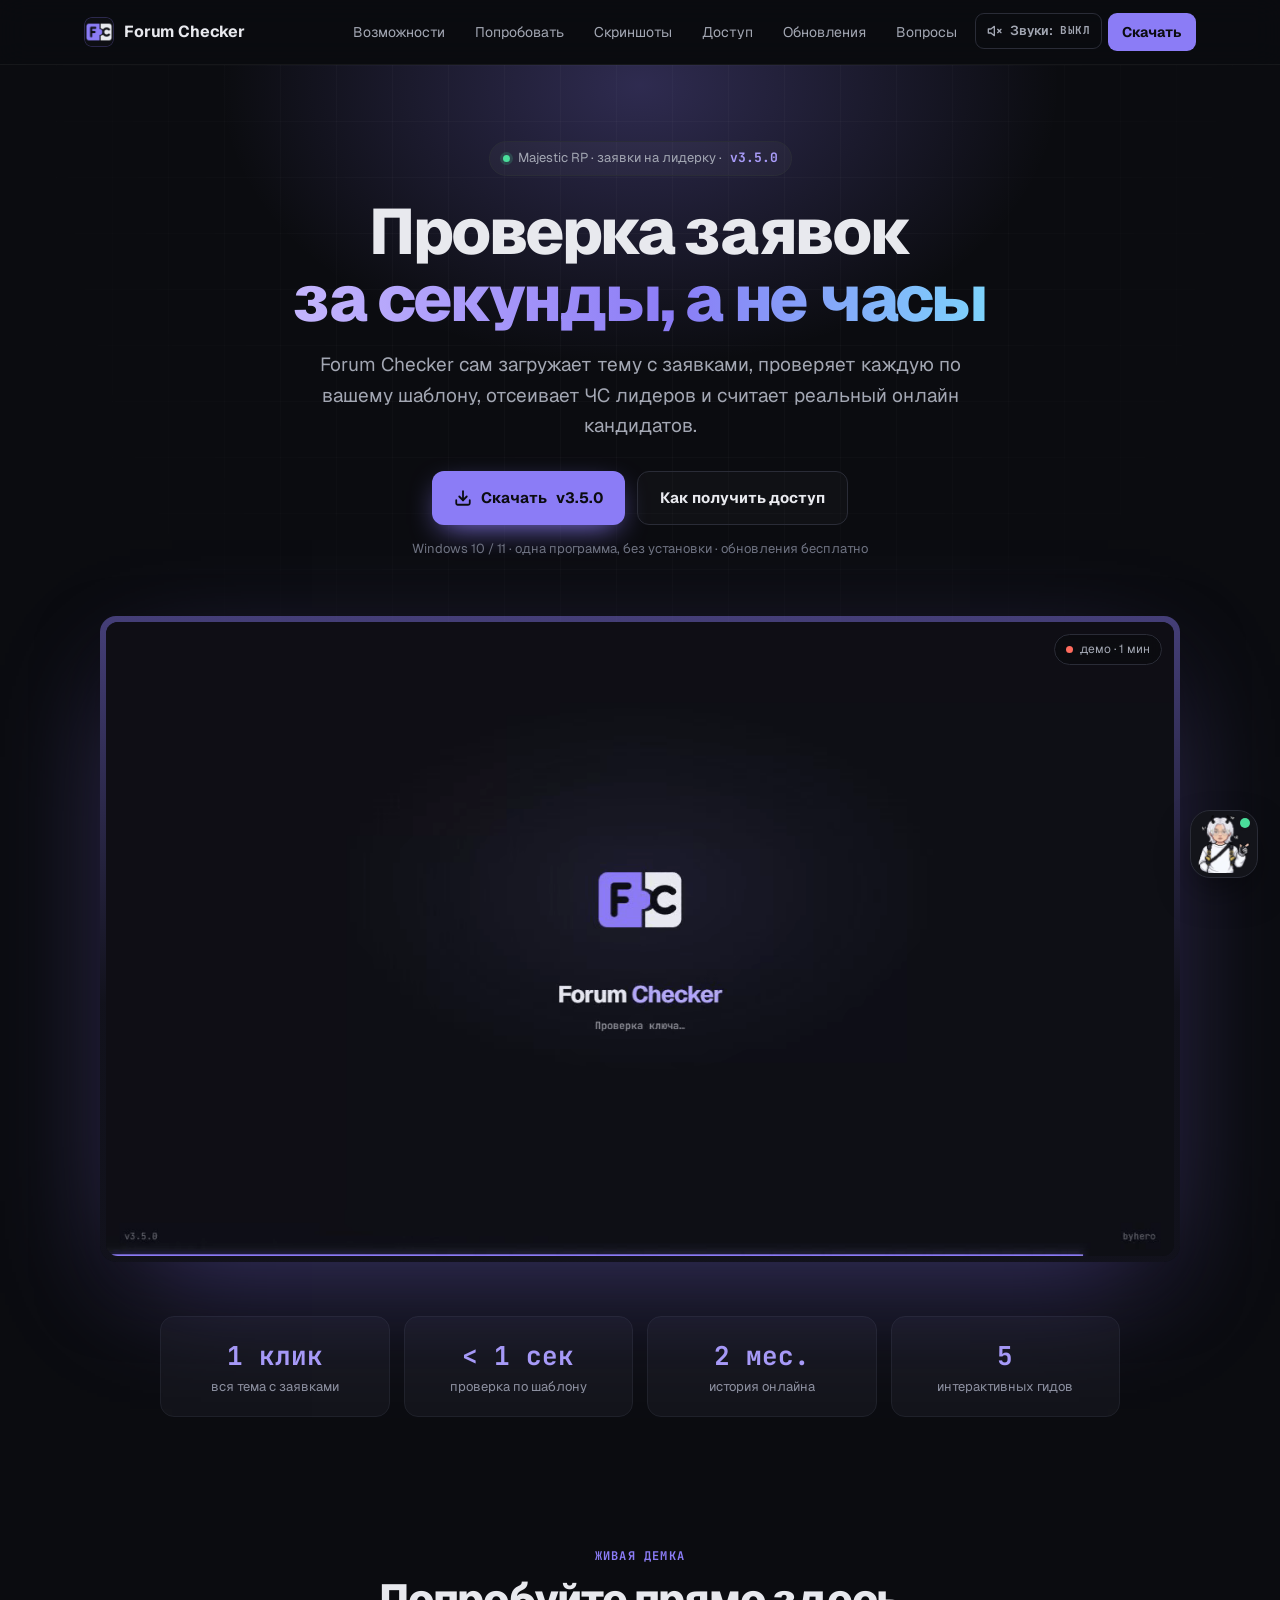
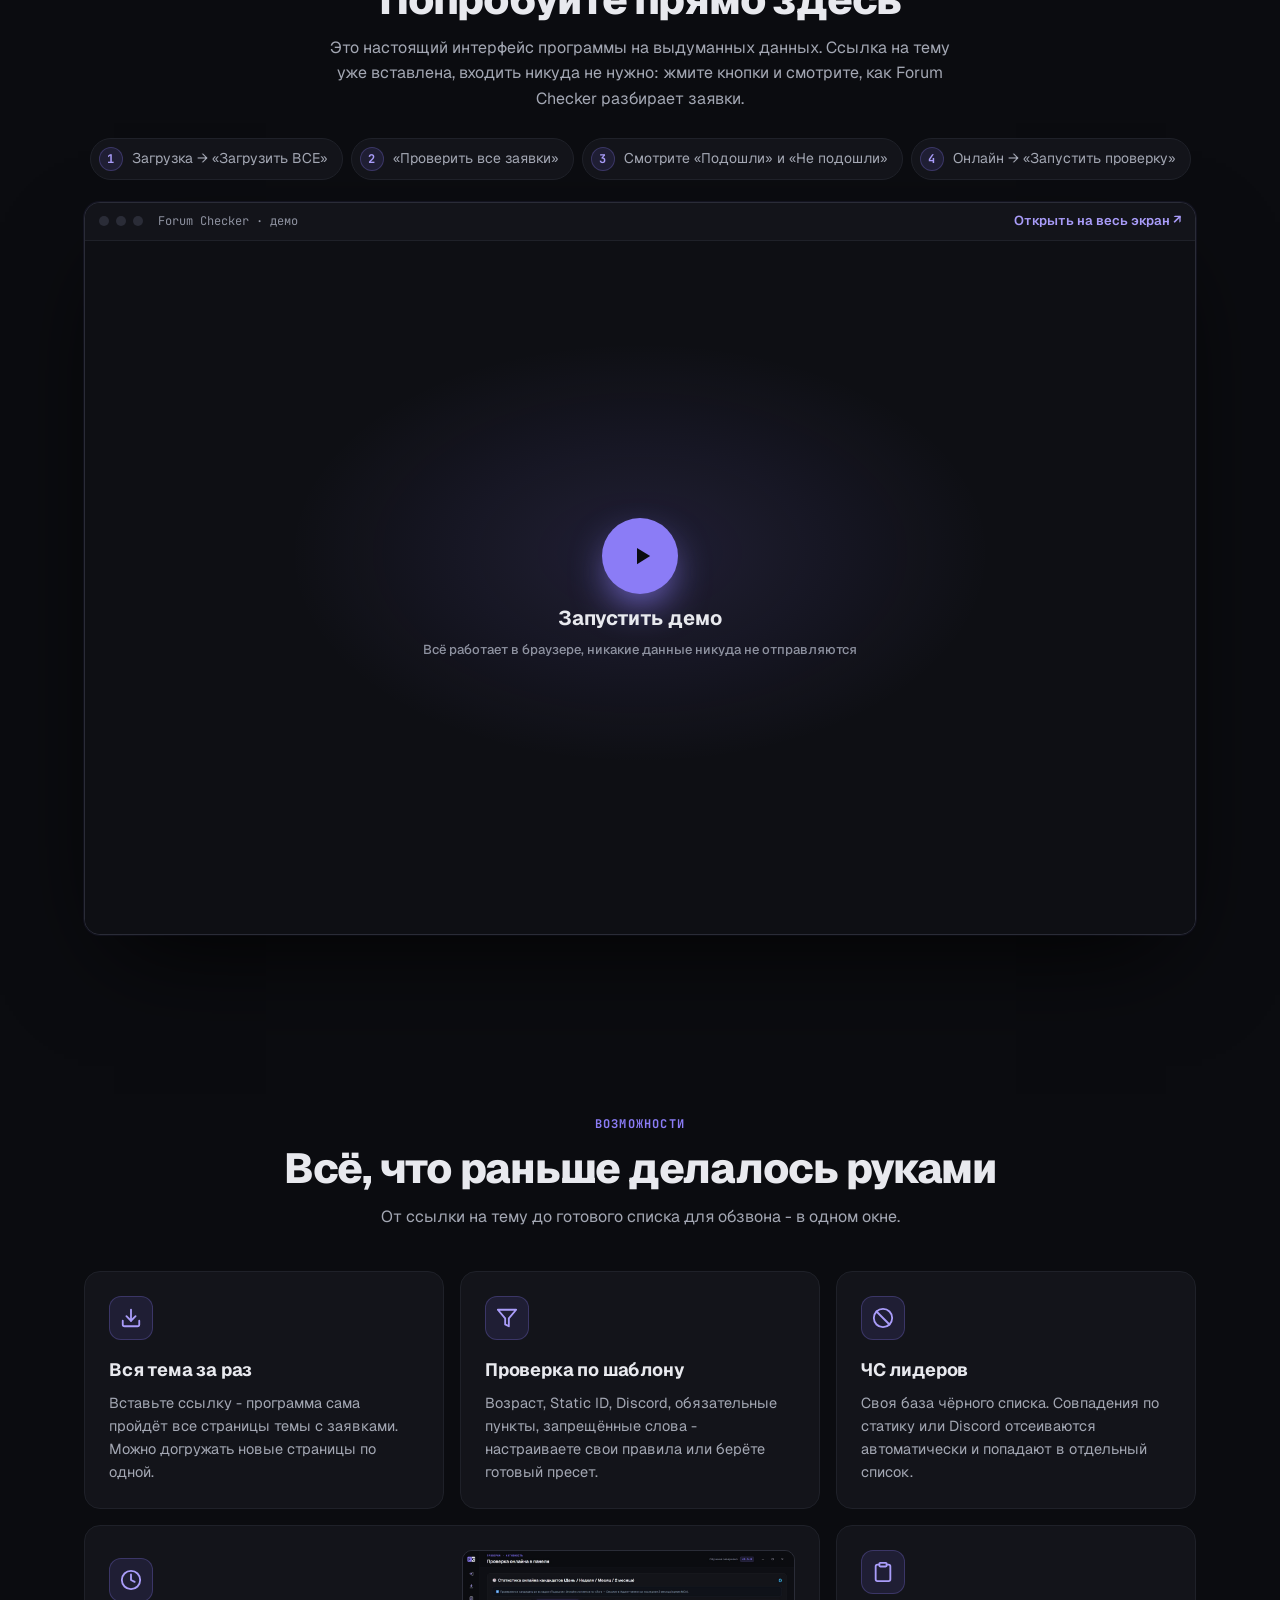
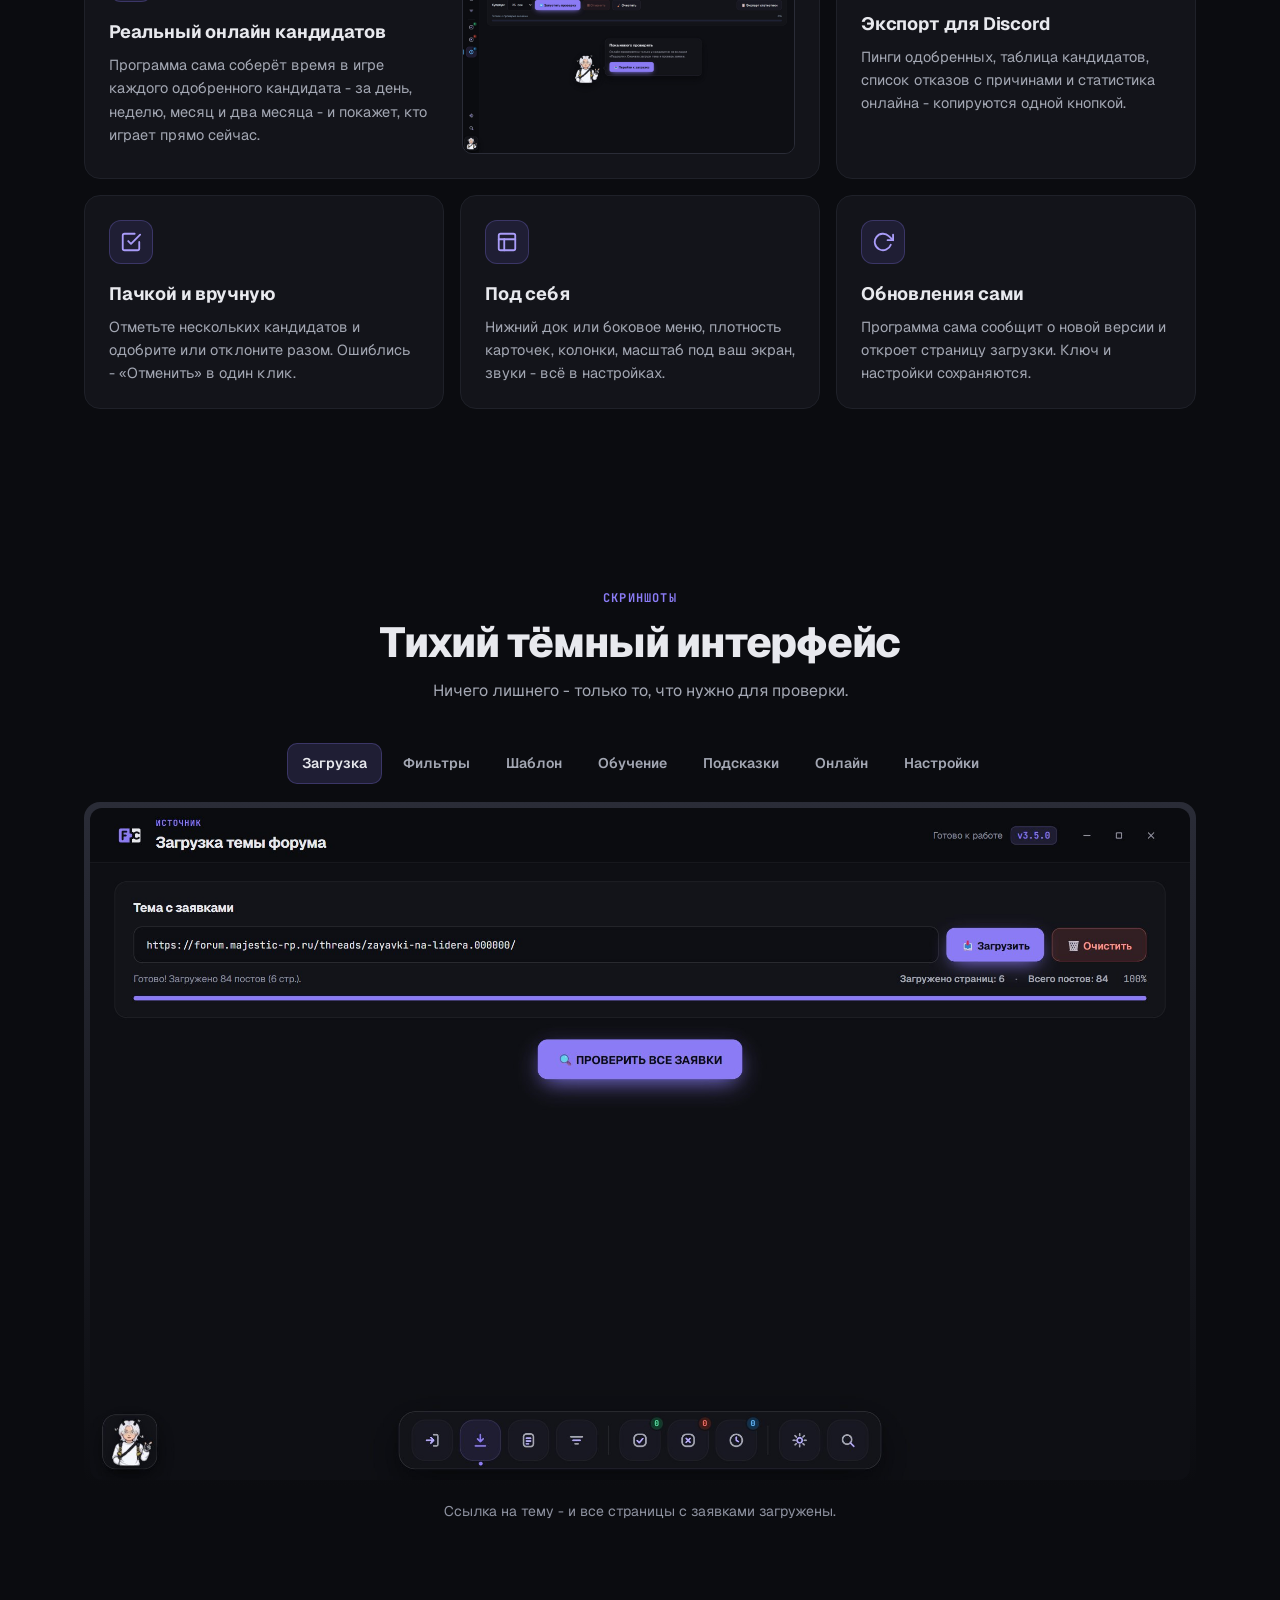
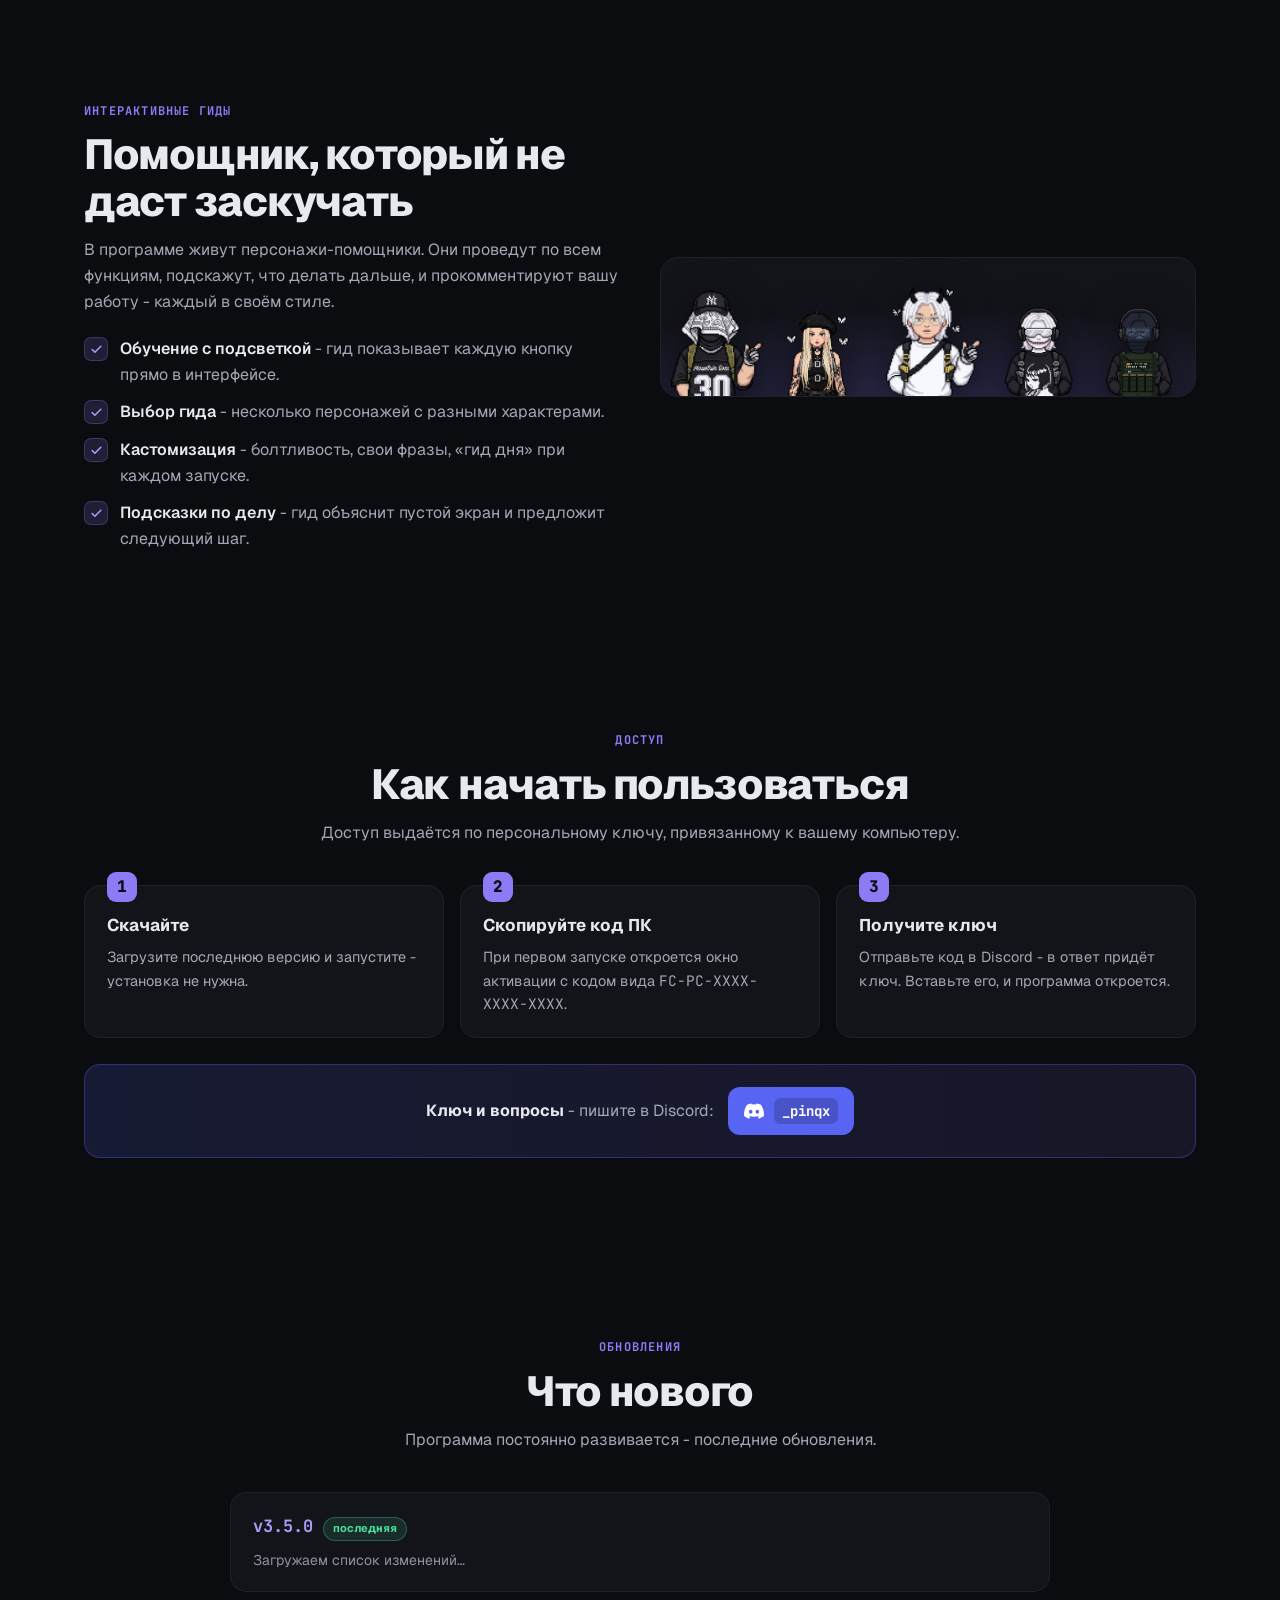
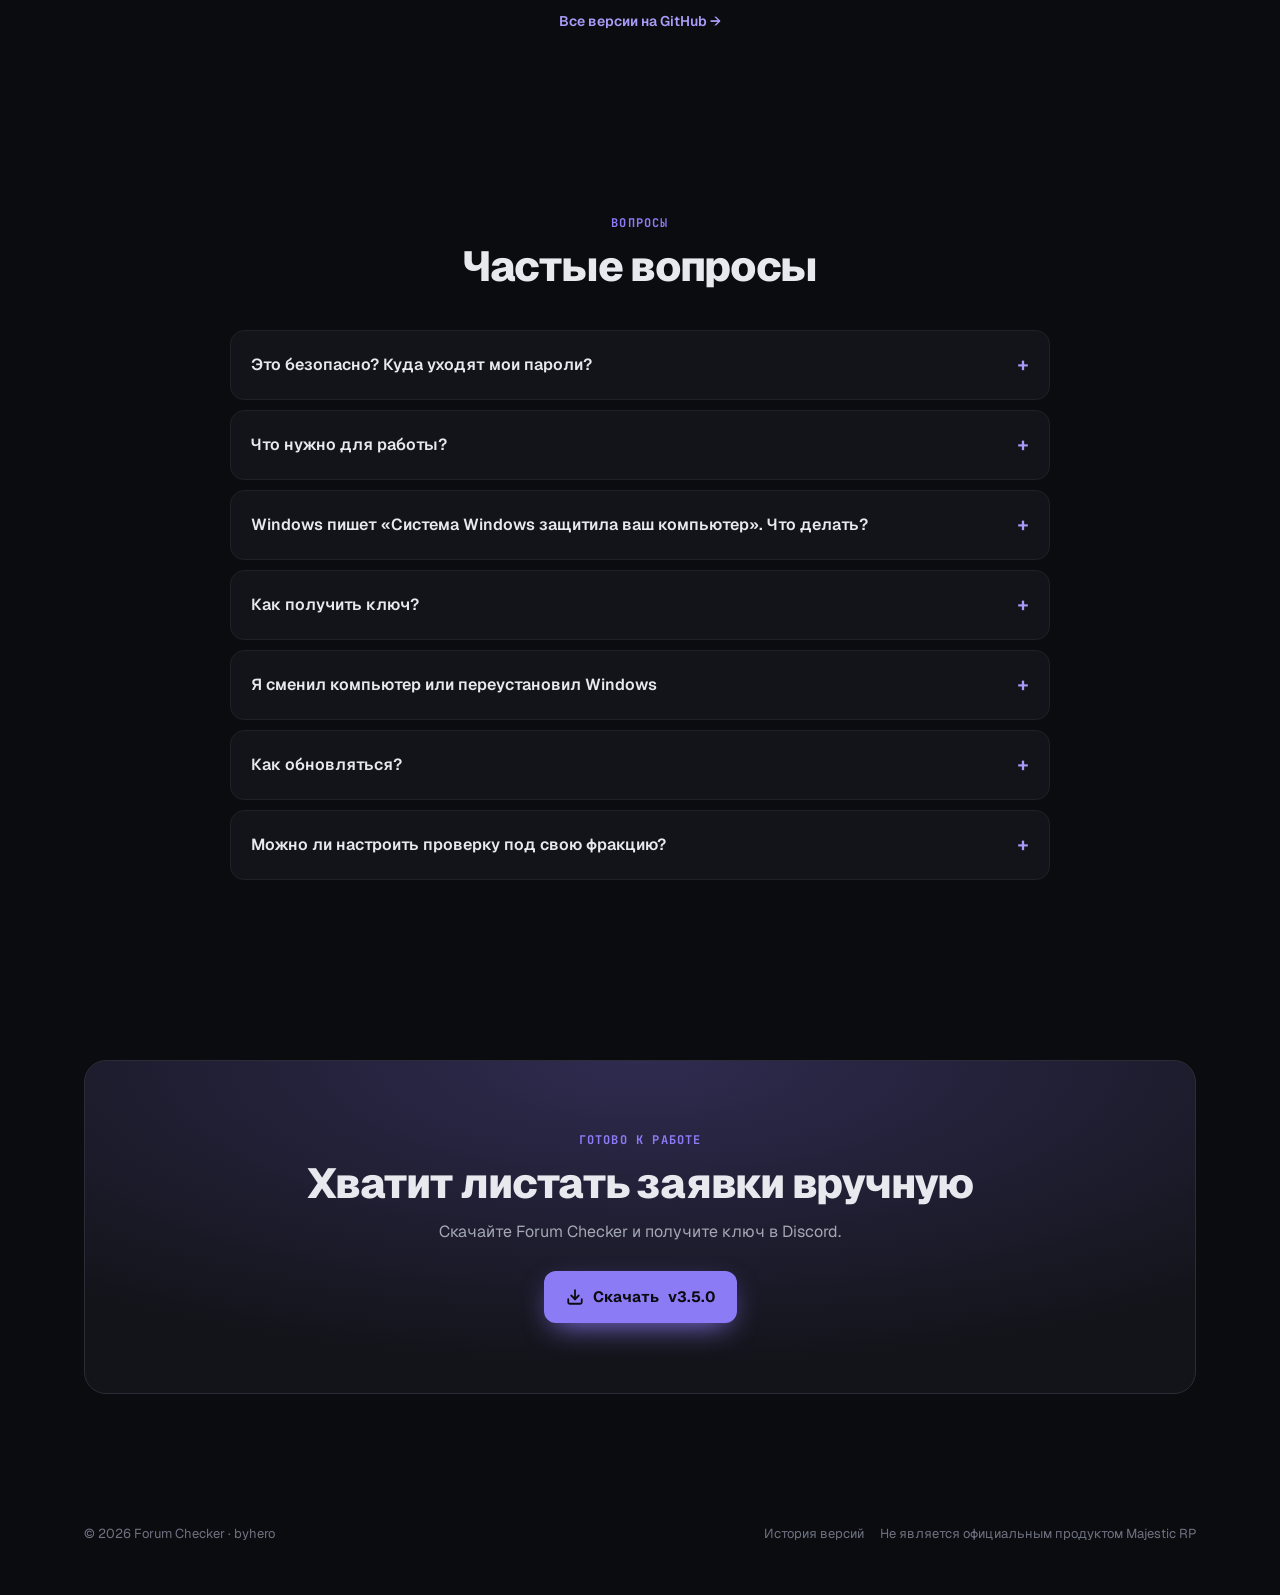
==== commit 934c9581: "Сайт ForumChecker v3.5.0: живая демка, новое видео, скриншоты и логотип Co-Authored-By: Claude Opus " ====
--- a/index.html
+++ b/index.html
@@ -210,6 +210,31 @@
       .contact { flex-direction: column; text-align: center; }
       footer .sp { margin-left: 0; }
     }
+      /* живая демка */
+    .try-steps { list-style: none; display: flex; flex-wrap: wrap; justify-content: center; gap: 8px; margin: 26px auto 22px; padding: 0; }
+    .try-steps li { display: flex; align-items: center; gap: 9px; padding: 8px 14px 8px 8px; border-radius: 999px; background: var(--card); border: 1px solid var(--line); font-size: 14px; color: var(--text-2); }
+    .try-steps b { width: 24px; height: 24px; border-radius: 50%; display: grid; place-items: center; background: var(--acc-soft); border: 1px solid var(--acc-ring); color: var(--acc-2); font: 700 12px/1 var(--mono); }
+    .try-frame { border-radius: 16px; overflow: hidden; border: 1px solid var(--line-2); background: #0E0F14; box-shadow: 0 40px 100px -30px rgba(0, 0, 0, 0.9), 0 0 0 1px rgba(139, 124, 246, 0.08); }
+    .try-bar { display: flex; align-items: center; gap: 7px; height: 38px; padding: 0 14px; background: var(--card); border-bottom: 1px solid var(--line); font-size: 13px; color: var(--muted); }
+    .try-bar i { width: 10px; height: 10px; border-radius: 50%; background: #2A2C37; }
+    .try-bar span { margin-left: 8px; font-family: var(--mono); font-size: 12px; }
+    .try-bar a { margin-left: auto; color: var(--acc-2); font-weight: 600; }
+    .try-view { position: relative; width: 100%; aspect-ratio: 1280 / 800; overflow: hidden; background: radial-gradient(500px 300px at 50% 45%, rgba(139, 124, 246, 0.14), transparent 70%), #0E0F14; }
+    .try-view iframe { position: absolute; left: 0; top: 0; width: 1280px; height: 800px; border: 0; transform-origin: 0 0; }
+    .try-start { position: absolute; inset: 0; display: flex; flex-direction: column; align-items: center; justify-content: center; gap: 12px; border: 0; background: none; color: var(--text); font: 700 20px/1.2 var(--sans); cursor: pointer; }
+    .try-start small { font-size: 13px; font-weight: 500; color: var(--muted); }
+    .try-play { width: 76px; height: 76px; border-radius: 50%; display: grid; place-items: center; background: var(--acc); color: #0B0C10; box-shadow: 0 16px 40px -10px var(--acc); transition: transform 160ms cubic-bezier(.3, 1.6, .5, 1); }
+    .try-play svg { width: 30px; height: 30px; fill: currentColor; margin-left: 4px; }
+    .try-start:hover .try-play { transform: scale(1.07); }
+    .try-frame:fullscreen { border-radius: 0; display: flex; flex-direction: column; }
+    .try-frame:fullscreen .try-view { flex: 1; aspect-ratio: auto; }
+    .try-mobile { display: none; margin-top: 14px; text-align: center; color: var(--muted); font-size: 14px; }
+    .try-mobile a { color: var(--acc-2); }
+    @media (max-width: 760px) {
+      .try-mobile { display: block; }
+      .try-bar a { display: none; }
+    }
+
   </style>
   <link rel="stylesheet" href="extras.css">
   <link rel="stylesheet" href="support.css">
@@ -221,6 +246,7 @@
       <a class="brand" href="#top"><img src="assets/logo.png" alt=""><span>Forum Checker</span></a>
       <nav class="nav-links">
         <a href="#features">Возможности</a>
+        <a href="#try">Попробовать</a>
         <a href="#screens">Скриншоты</a>
         <a href="#access">Доступ</a>
         <a href="#news">Обновления</a>
@@ -235,13 +261,13 @@
     <div class="hero">
       <div class="glow"><div class="grid-bg"></div></div>
       <div class="wrap">
-        <span class="pill"><span class="dot"></span>Majestic RP · заявки на лидерку · <b class="js-version">v3.4.0</b></span>
+        <span class="pill"><span class="dot"></span>Majestic RP · заявки на лидерку · <b class="js-version">v3.5.0</b></span>
         <h1>Проверка заявок<br><span class="grad">за секунды, а не часы</span></h1>
         <p class="lead">Forum Checker сам загружает тему с заявками, проверяет каждую по вашему шаблону, отсеивает ЧС лидеров и считает реальный онлайн кандидатов.</p>
         <div class="hero-cta">
           <a class="btn btn-primary js-download" href="https://github.com/Mihacloude228/forum-checker/releases/latest">
             <svg viewBox="0 0 24 24" fill="none" stroke="currentColor" stroke-width="2.4" stroke-linecap="round" stroke-linejoin="round"><path d="M21 15v4a2 2 0 0 1-2 2H5a2 2 0 0 1-2-2v-4"/><polyline points="7 10 12 15 17 10"/><line x1="12" y1="15" x2="12" y2="3"/></svg>
-            Скачать <span class="js-version">v3.4.0</span>
+            Скачать <span class="js-version">v3.5.0</span>
           </a>
           <a class="btn btn-ghost" href="#access">Как получить доступ</a>
         </div>
@@ -264,6 +290,33 @@
     </div>
 
     <!-- ── ВОЗМОЖНОСТИ ── -->
+    <section id="try">
+      <div class="wrap">
+        <div class="center reveal">
+          <div class="overline">ЖИВАЯ ДЕМКА</div>
+          <h2>Попробуйте прямо здесь</h2>
+          <p class="sub">Это настоящий интерфейс программы на выдуманных данных. Ссылка на тему уже вставлена, входить никуда не нужно: жмите кнопки и смотрите, как Forum Checker разбирает заявки.</p>
+        </div>
+        <ol class="try-steps reveal">
+          <li><b>1</b>Загрузка → «Загрузить ВСЕ»</li>
+          <li><b>2</b>«Проверить все заявки»</li>
+          <li><b>3</b>Смотрите «Подошли» и «Не подошли»</li>
+          <li><b>4</b>Онлайн → «Запустить проверку»</li>
+        </ol>
+        <div class="try-frame reveal" id="tryFrame">
+          <div class="try-bar"><i></i><i></i><i></i><span>Forum Checker · демо</span><a href="demo/index.html" target="_blank" rel="noopener">Открыть на весь экран ↗</a></div>
+          <div class="try-view" id="tryView">
+            <button class="try-start" id="tryStart" type="button">
+              <span class="try-play"><svg viewBox="0 0 24 24"><path d="M8 5.5v13l10.5-6.5z"/></svg></span>
+              <span>Запустить демо</span>
+              <small>Всё работает в браузере, никакие данные никуда не отправляются</small>
+            </button>
+          </div>
+        </div>
+        <p class="try-mobile">Демо рассчитано на экран компьютера. На телефоне его можно <a href="demo/index.html" target="_blank" rel="noopener">открыть отдельно</a>, но удобнее посмотреть с ПК.</p>
+      </div>
+    </section>
+
     <section id="features">
       <div class="wrap">
         <div class="center reveal">
@@ -393,7 +446,7 @@
           <p class="sub">Программа постоянно развивается - последние обновления.</p>
         </div>
         <div class="news" id="newsList">
-          <div class="rel"><div class="rel-head"><span class="rel-tag js-version">v3.4.0</span><span class="rel-badge">последняя</span></div><p>Загружаем список изменений…</p></div>
+          <div class="rel"><div class="rel-head"><span class="rel-tag js-version">v3.5.0</span><span class="rel-badge">последняя</span></div><p>Загружаем список изменений…</p></div>
         </div>
         <div class="news-more"><a href="https://github.com/Mihacloude228/forum-checker/releases">Все версии на GitHub →</a></div>
       </div>
@@ -433,7 +486,7 @@
           <p class="sub" style="margin: 0 auto 26px;">Скачайте Forum Checker и получите ключ в Discord.</p>
           <a class="btn btn-primary js-download" href="https://github.com/Mihacloude228/forum-checker/releases/latest">
             <svg viewBox="0 0 24 24" fill="none" stroke="currentColor" stroke-width="2.4" stroke-linecap="round" stroke-linejoin="round"><path d="M21 15v4a2 2 0 0 1-2 2H5a2 2 0 0 1-2-2v-4"/><polyline points="7 10 12 15 17 10"/><line x1="12" y1="15" x2="12" y2="3"/></svg>
-            Скачать <span class="js-version">v3.4.0</span>
+            Скачать <span class="js-version">v3.5.0</span>
           </a>
         </div>
       </div>
@@ -550,5 +603,47 @@
   <script src="sfx.js"></script>
   <script src="extras.js"></script>
   <script src="support.js"></script>
+<script>
+    // Живая демка: окно программы 1280×800 вписывается в блок; крестик и «свернуть» в демке закрывают её
+    (() => {
+      const box = document.getElementById('tryFrame'), view = document.getElementById('tryView');
+      if (!view) return;
+      const startHtml = view.innerHTML;
+      let frame = null;
+      const fit = () => {
+        if (!frame) return;
+        const k = Math.min(view.clientWidth / 1280, view.clientHeight / 800);
+        frame.style.transform = `scale(${k})`;
+        frame.style.left = ((view.clientWidth - 1280 * k) / 2) + 'px';
+        frame.style.top = ((view.clientHeight - 800 * k) / 2) + 'px';
+      };
+      const start = () => {
+        frame = document.createElement('iframe');
+        frame.src = 'demo/index.html';
+        frame.title = 'Живая демка Forum Checker';
+        view.innerHTML = '';
+        view.appendChild(frame);
+        fit();
+      };
+      const stop = () => {
+        if (document.fullscreenElement) document.exitFullscreen().catch(() => {});
+        frame = null;
+        view.innerHTML = startHtml;
+        view.querySelector('#tryStart').addEventListener('click', start);
+      };
+      view.querySelector('#tryStart').addEventListener('click', start);
+      addEventListener('message', (e) => {
+        if (!frame || e.source !== frame.contentWindow || !e.data) return;
+        if (e.data.fcDemo === 'close') stop();
+        if (e.data.fcDemo === 'fullscreen') {
+          if (document.fullscreenElement) document.exitFullscreen().catch(() => {});
+          else if (box.requestFullscreen) box.requestFullscreen().catch(() => {});
+        }
+      });
+      addEventListener('resize', fit);
+      document.addEventListener('fullscreenchange', () => setTimeout(fit, 50));
+    })();
+
+</script>
 </body>
 </html>
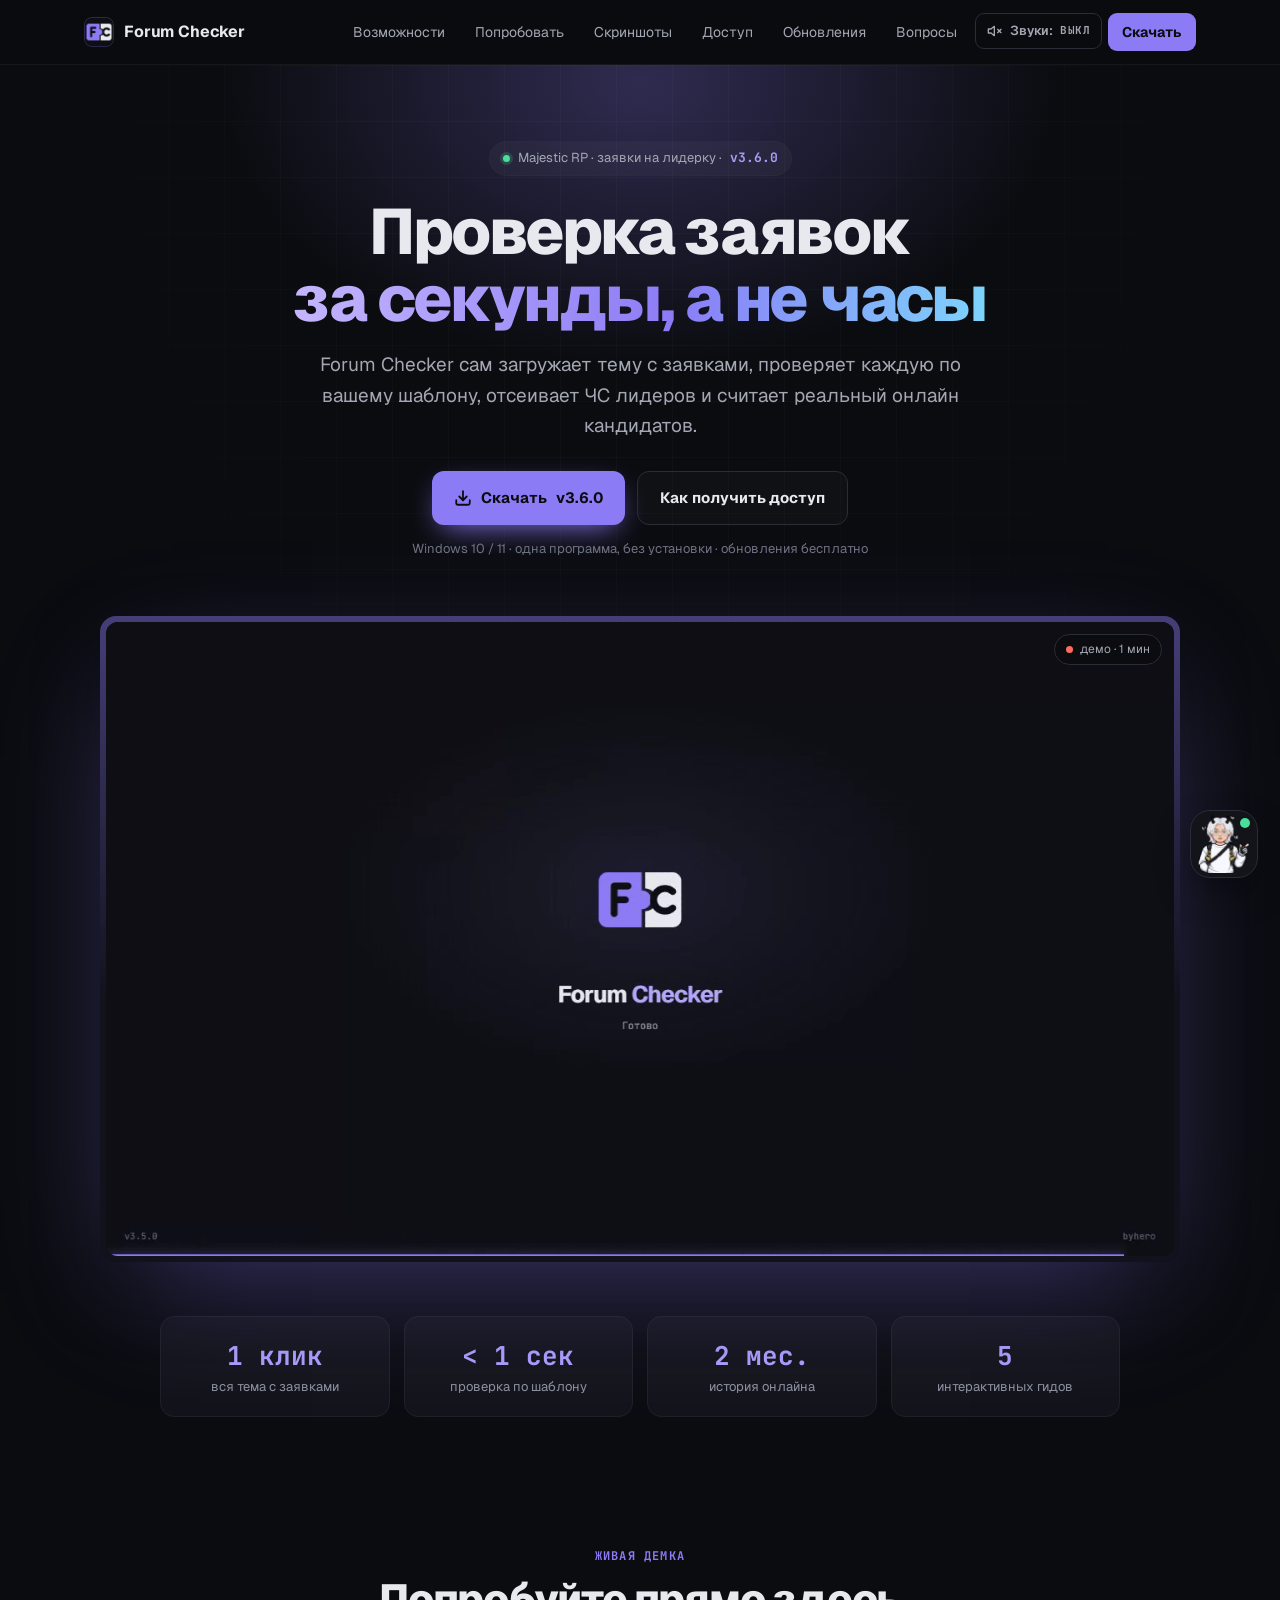
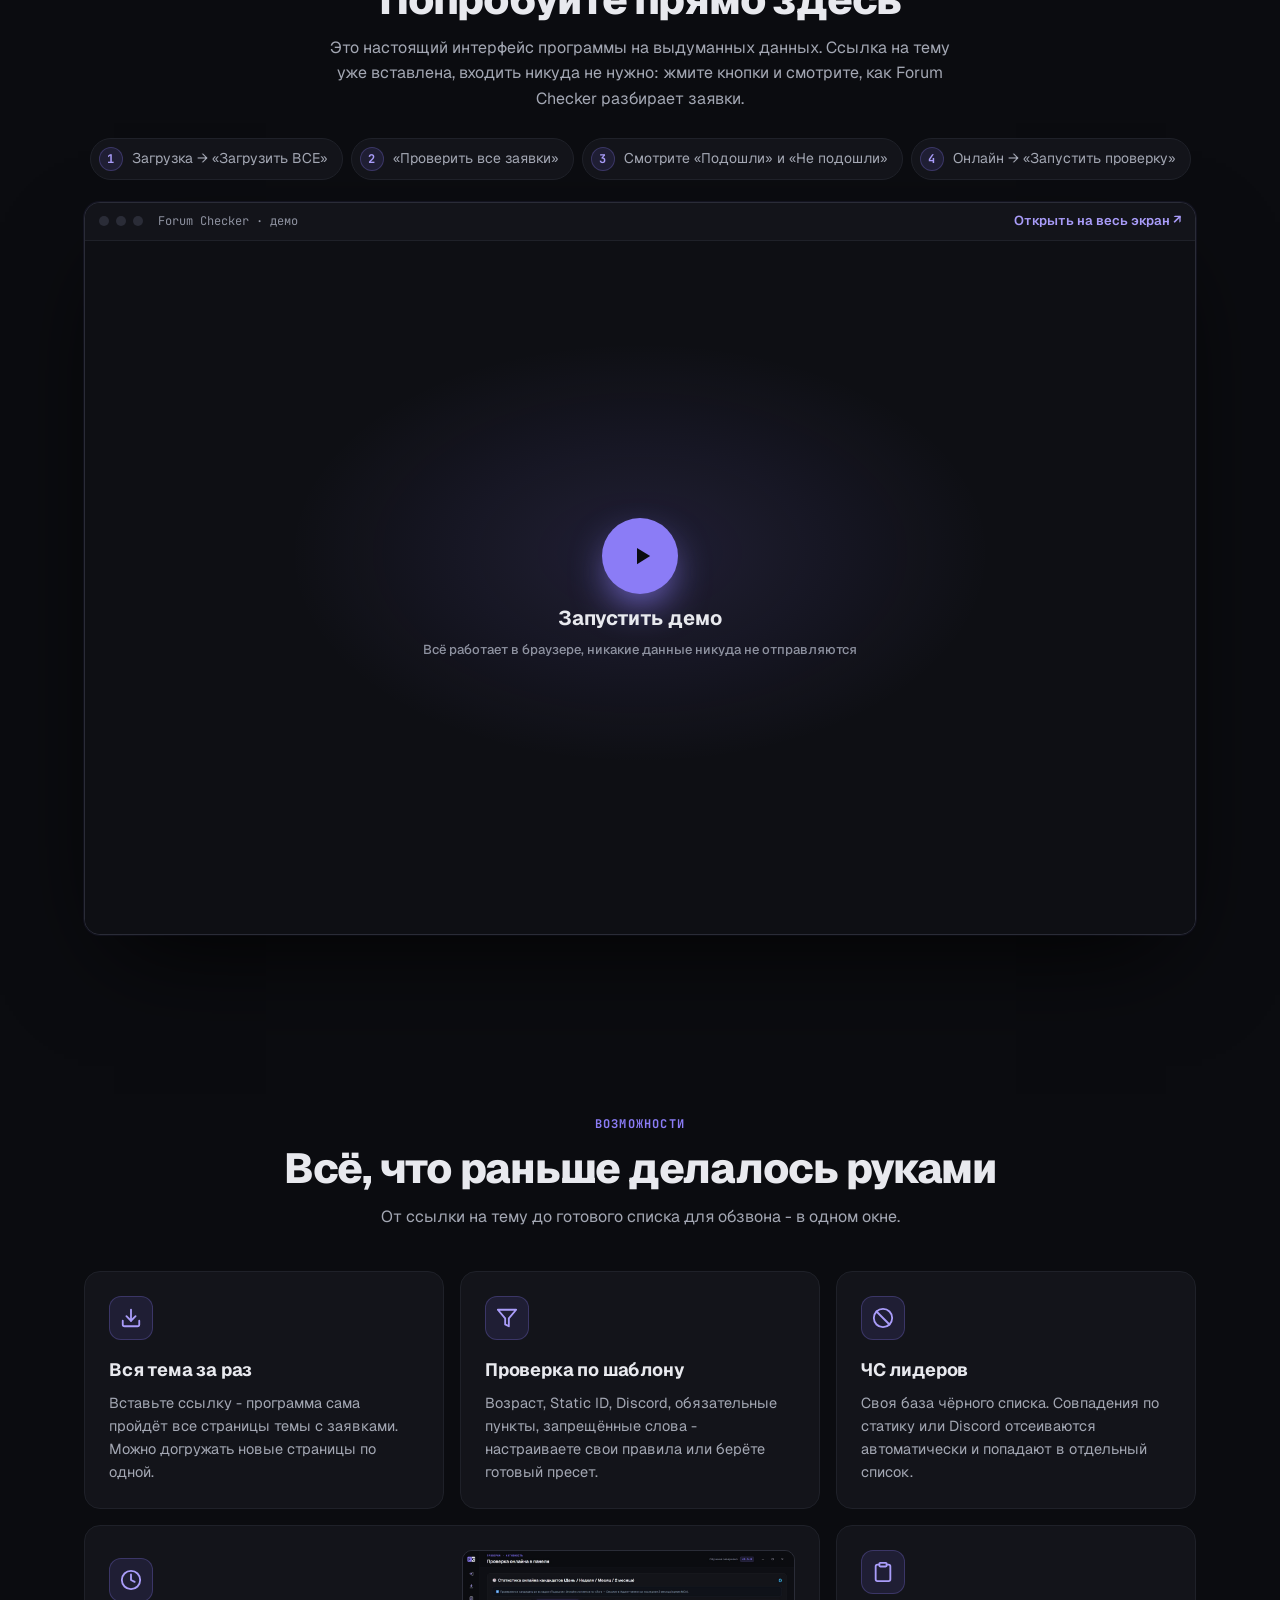
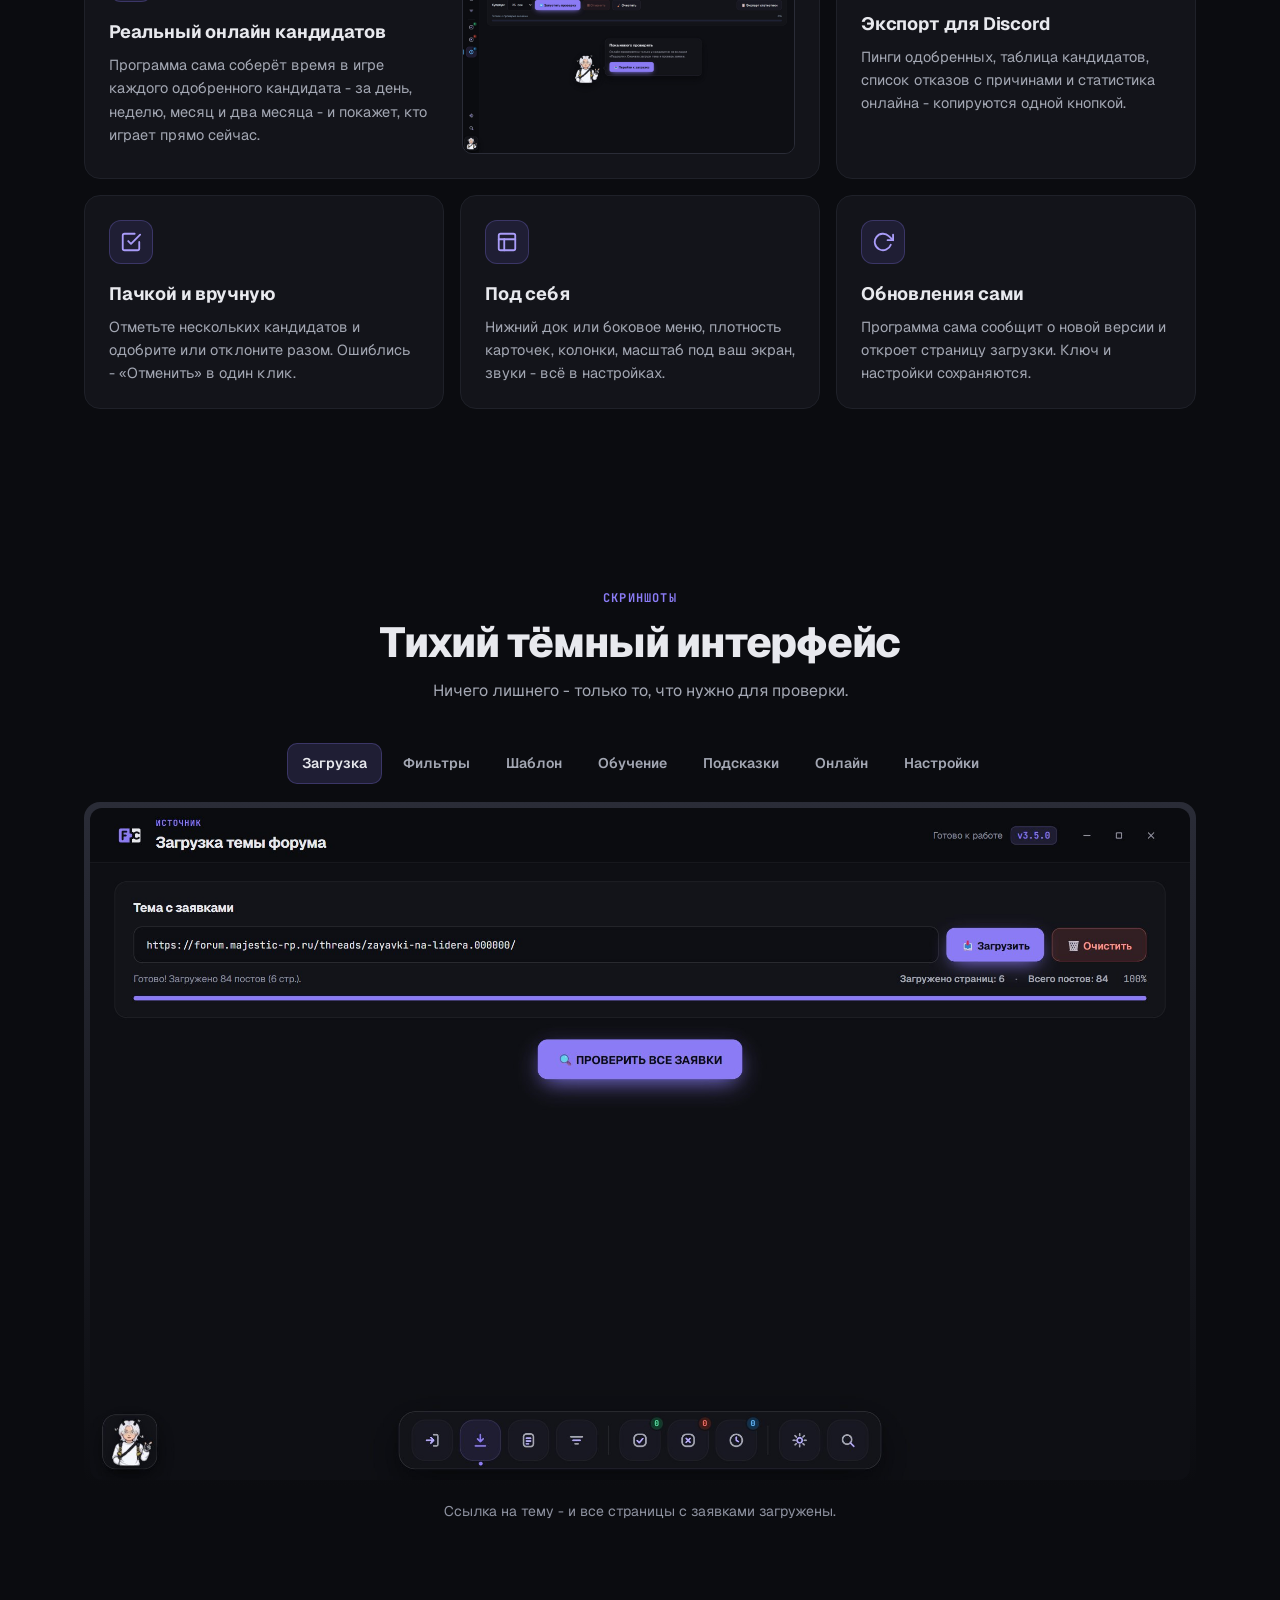
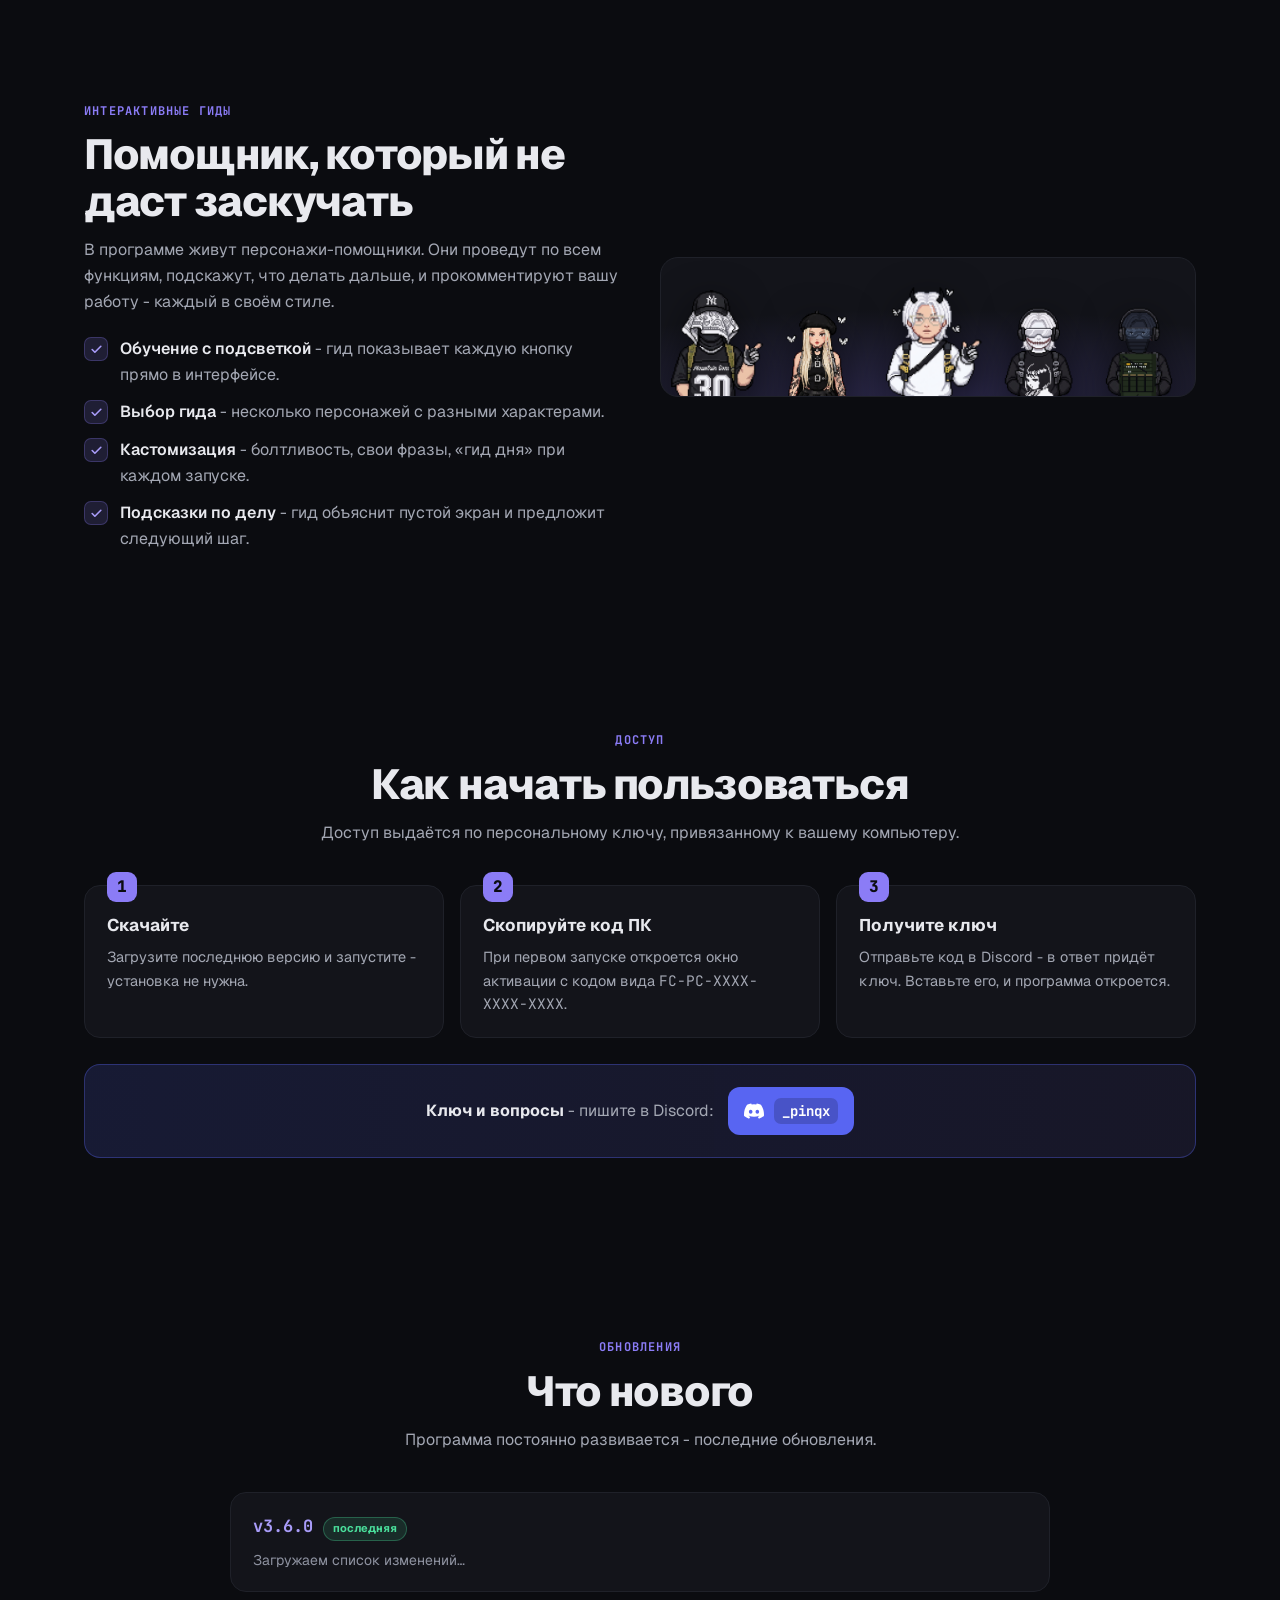
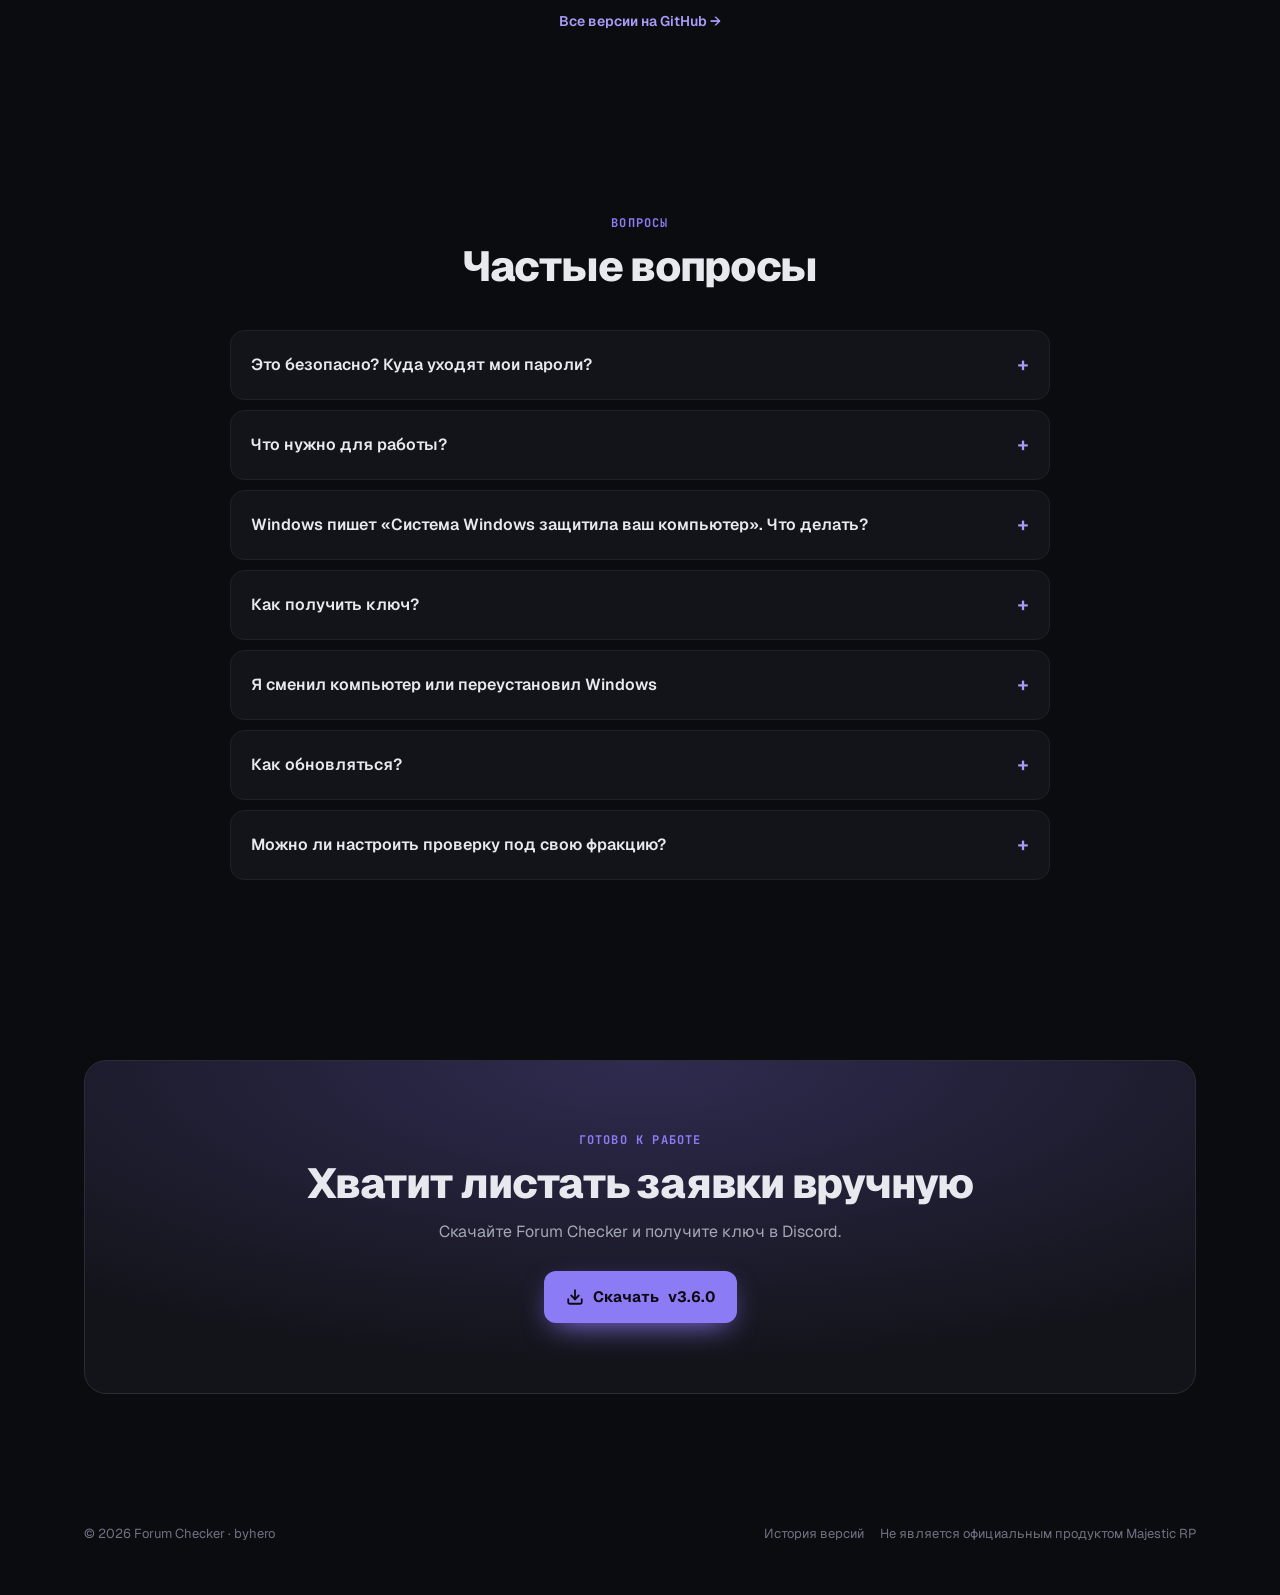
==== commit a447108e: "Сайт: версия v3.6.0 Co-Authored-By: Claude Opus 5.5 <noreply@anthropic.com>" ====
--- a/index.html
+++ b/index.html
@@ -261,13 +261,13 @@
     <div class="hero">
       <div class="glow"><div class="grid-bg"></div></div>
       <div class="wrap">
-        <span class="pill"><span class="dot"></span>Majestic RP · заявки на лидерку · <b class="js-version">v3.5.0</b></span>
+        <span class="pill"><span class="dot"></span>Majestic RP · заявки на лидерку · <b class="js-version">v3.6.0</b></span>
         <h1>Проверка заявок<br><span class="grad">за секунды, а не часы</span></h1>
         <p class="lead">Forum Checker сам загружает тему с заявками, проверяет каждую по вашему шаблону, отсеивает ЧС лидеров и считает реальный онлайн кандидатов.</p>
         <div class="hero-cta">
           <a class="btn btn-primary js-download" href="https://github.com/Mihacloude228/forum-checker/releases/latest">
             <svg viewBox="0 0 24 24" fill="none" stroke="currentColor" stroke-width="2.4" stroke-linecap="round" stroke-linejoin="round"><path d="M21 15v4a2 2 0 0 1-2 2H5a2 2 0 0 1-2-2v-4"/><polyline points="7 10 12 15 17 10"/><line x1="12" y1="15" x2="12" y2="3"/></svg>
-            Скачать <span class="js-version">v3.5.0</span>
+            Скачать <span class="js-version">v3.6.0</span>
           </a>
           <a class="btn btn-ghost" href="#access">Как получить доступ</a>
         </div>
@@ -446,7 +446,7 @@
           <p class="sub">Программа постоянно развивается - последние обновления.</p>
         </div>
         <div class="news" id="newsList">
-          <div class="rel"><div class="rel-head"><span class="rel-tag js-version">v3.5.0</span><span class="rel-badge">последняя</span></div><p>Загружаем список изменений…</p></div>
+          <div class="rel"><div class="rel-head"><span class="rel-tag js-version">v3.6.0</span><span class="rel-badge">последняя</span></div><p>Загружаем список изменений…</p></div>
         </div>
         <div class="news-more"><a href="https://github.com/Mihacloude228/forum-checker/releases">Все версии на GitHub →</a></div>
       </div>
@@ -486,7 +486,7 @@
           <p class="sub" style="margin: 0 auto 26px;">Скачайте Forum Checker и получите ключ в Discord.</p>
           <a class="btn btn-primary js-download" href="https://github.com/Mihacloude228/forum-checker/releases/latest">
             <svg viewBox="0 0 24 24" fill="none" stroke="currentColor" stroke-width="2.4" stroke-linecap="round" stroke-linejoin="round"><path d="M21 15v4a2 2 0 0 1-2 2H5a2 2 0 0 1-2-2v-4"/><polyline points="7 10 12 15 17 10"/><line x1="12" y1="15" x2="12" y2="3"/></svg>
-            Скачать <span class="js-version">v3.5.0</span>
+            Скачать <span class="js-version">v3.6.0</span>
           </a>
         </div>
       </div>
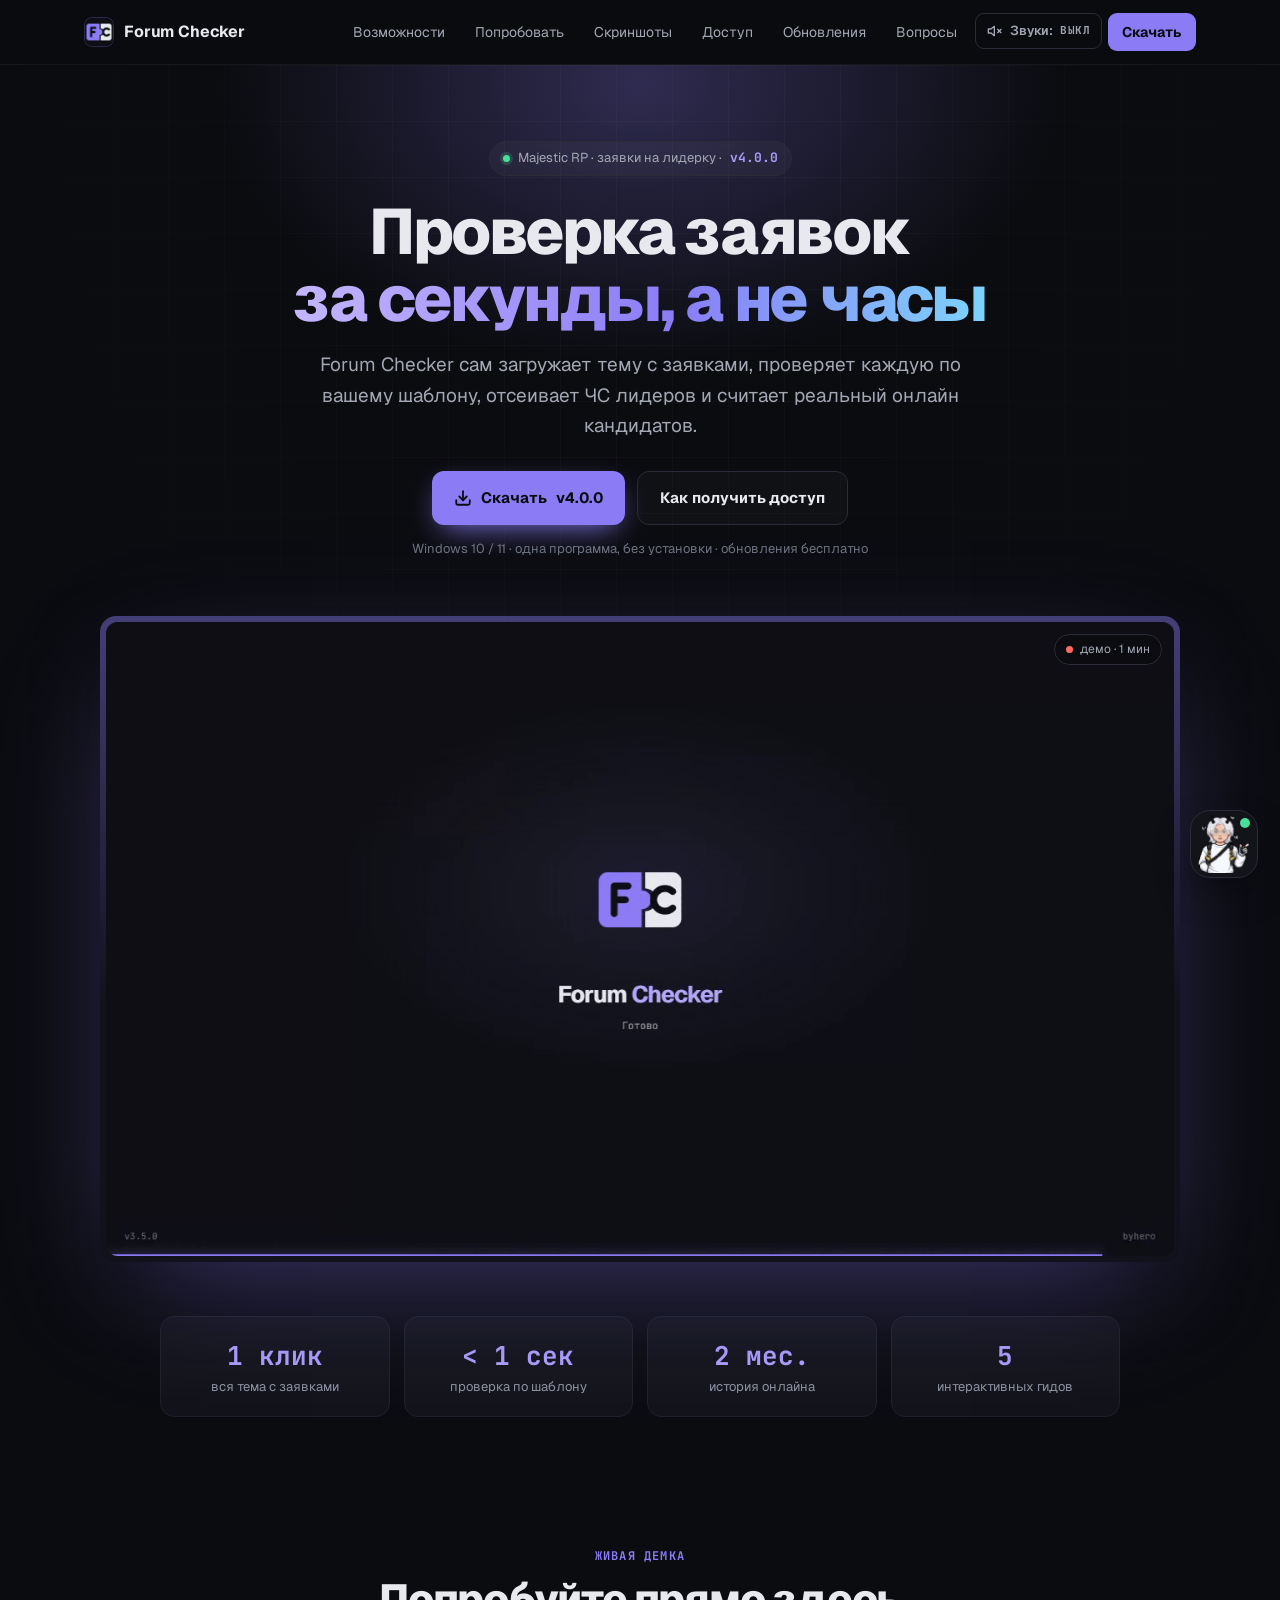
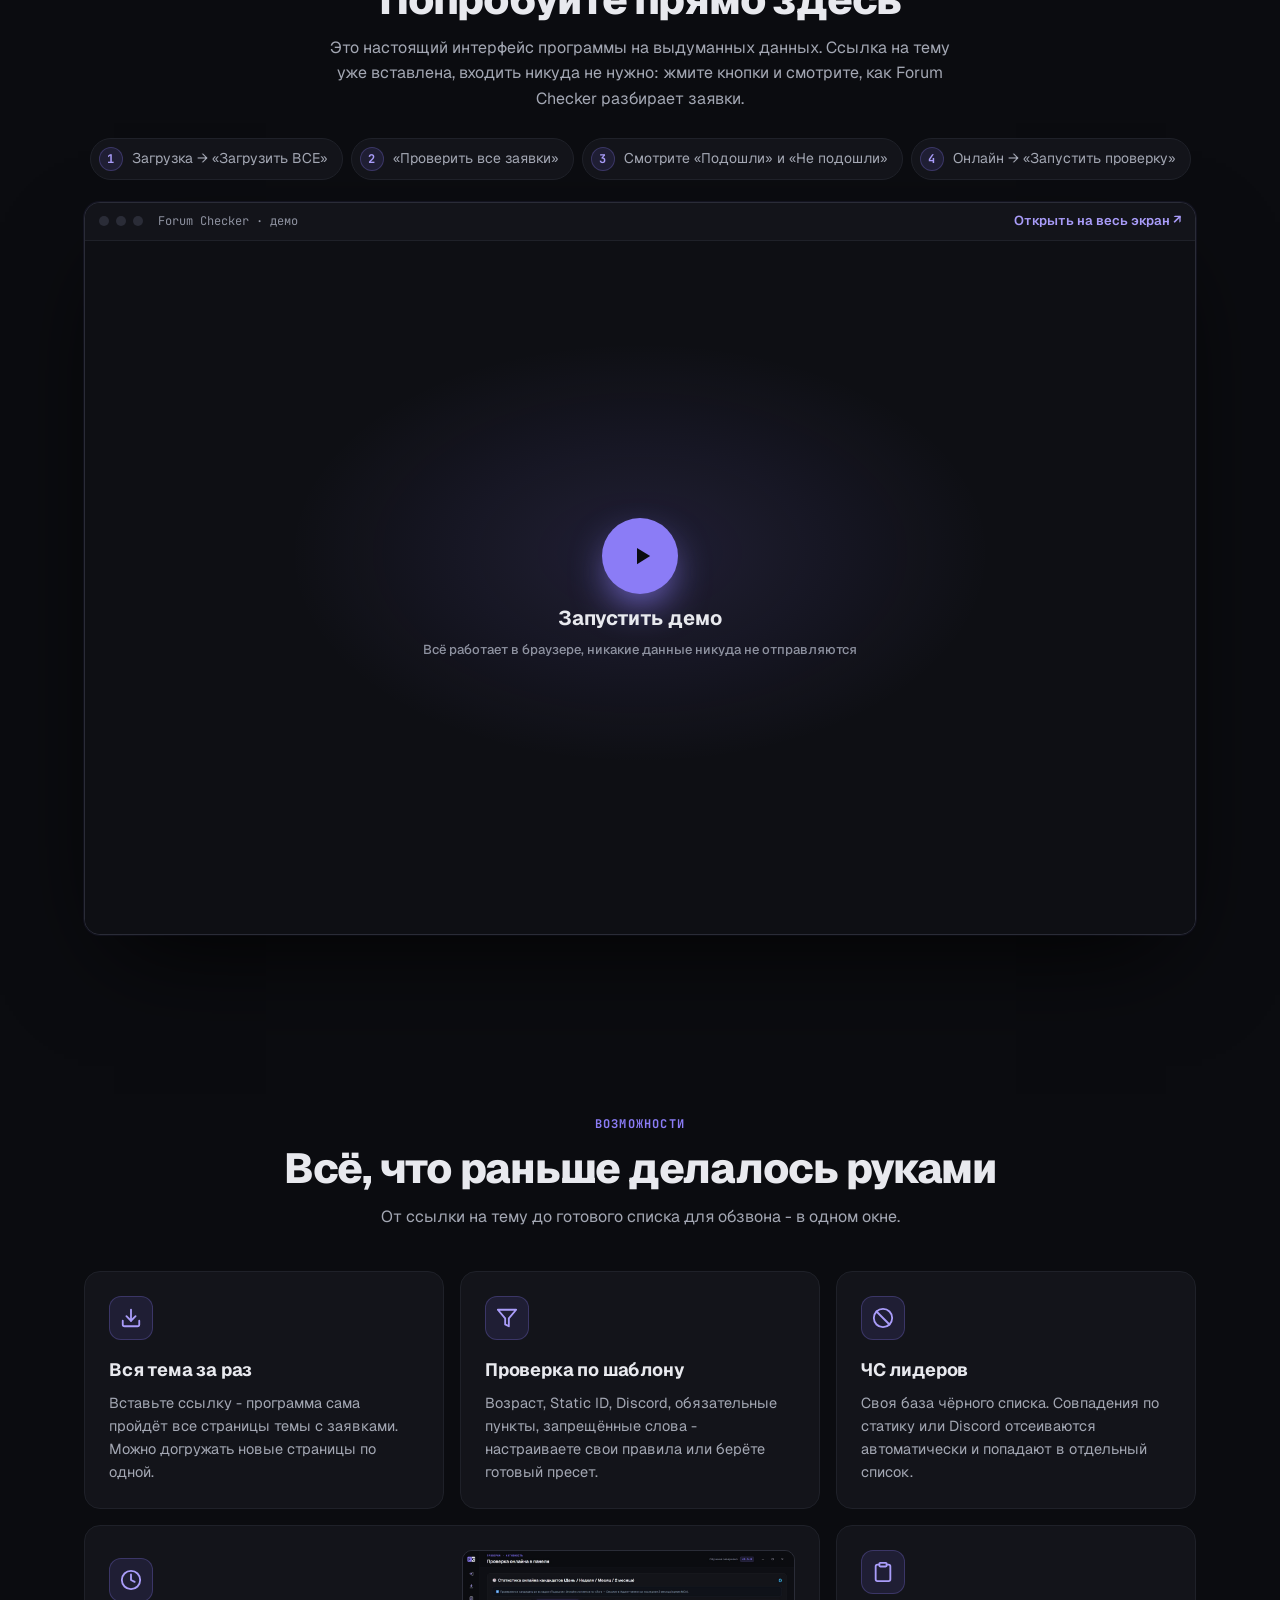
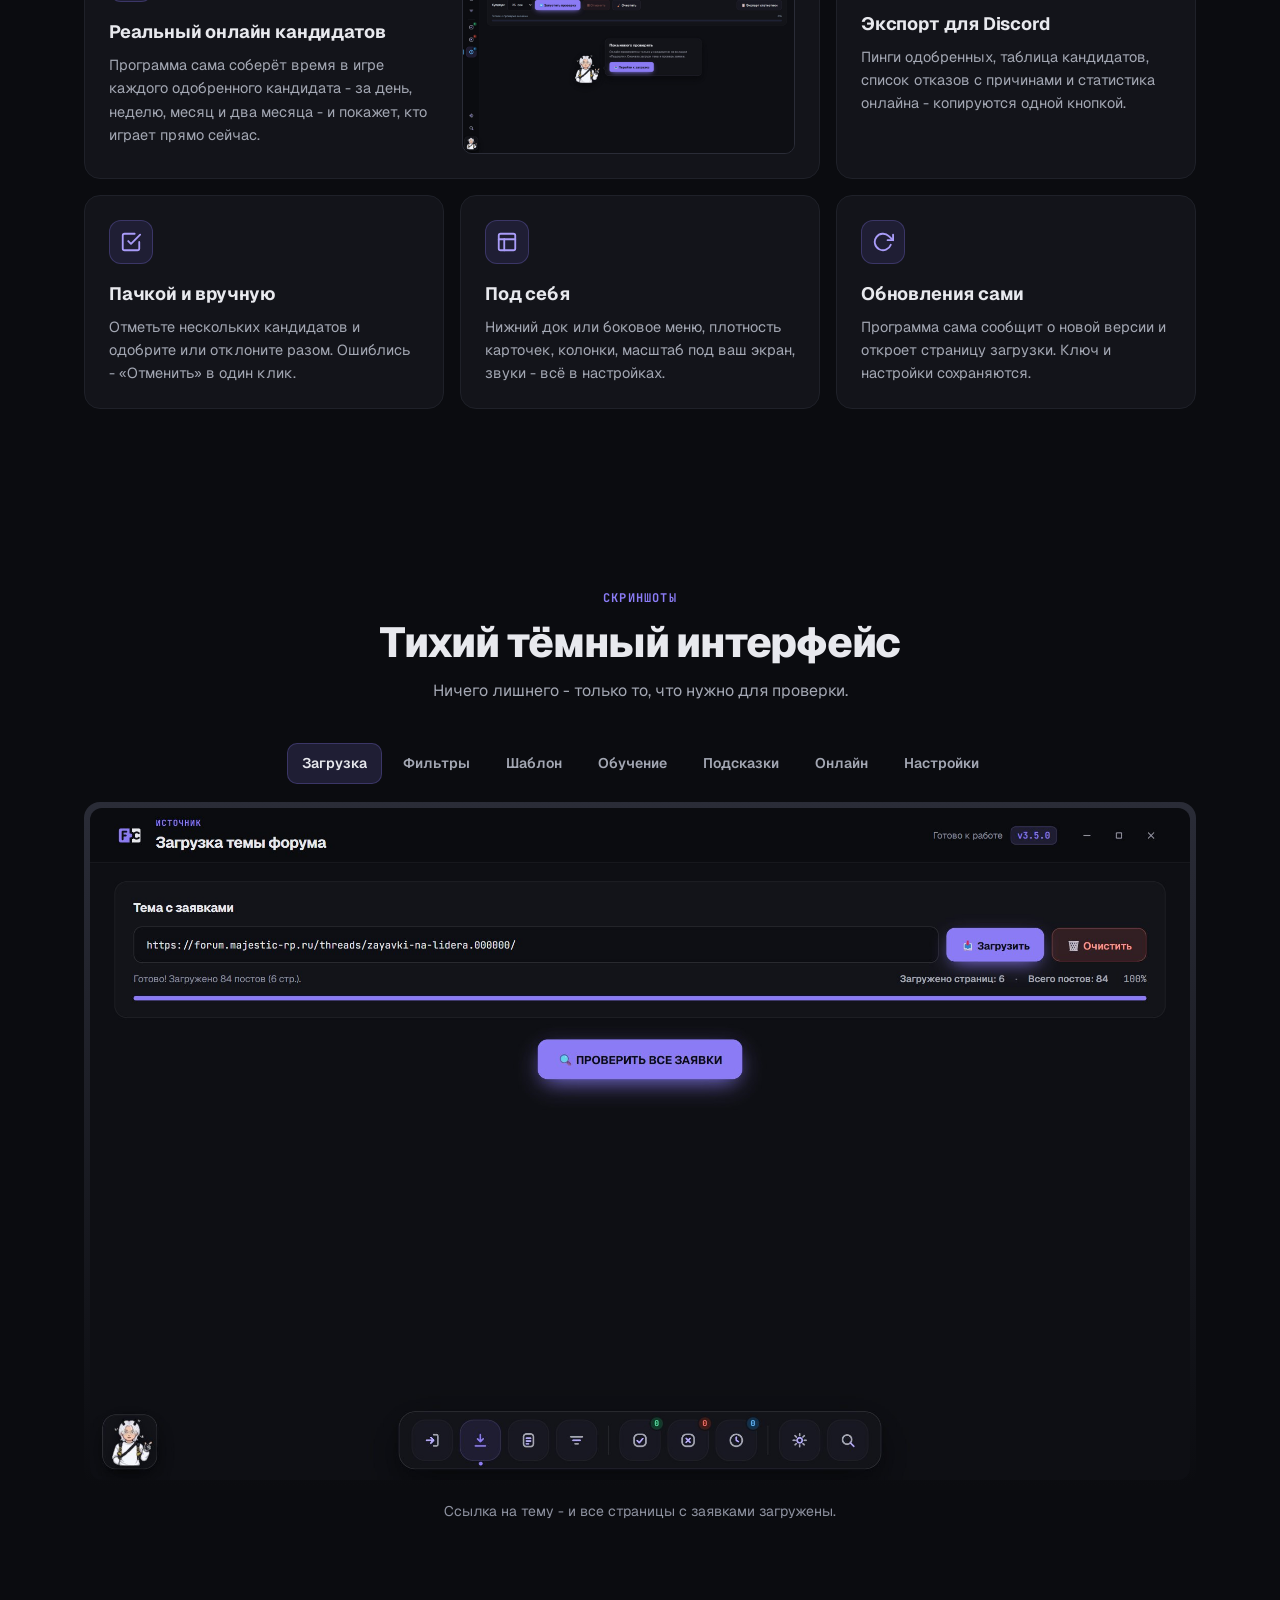
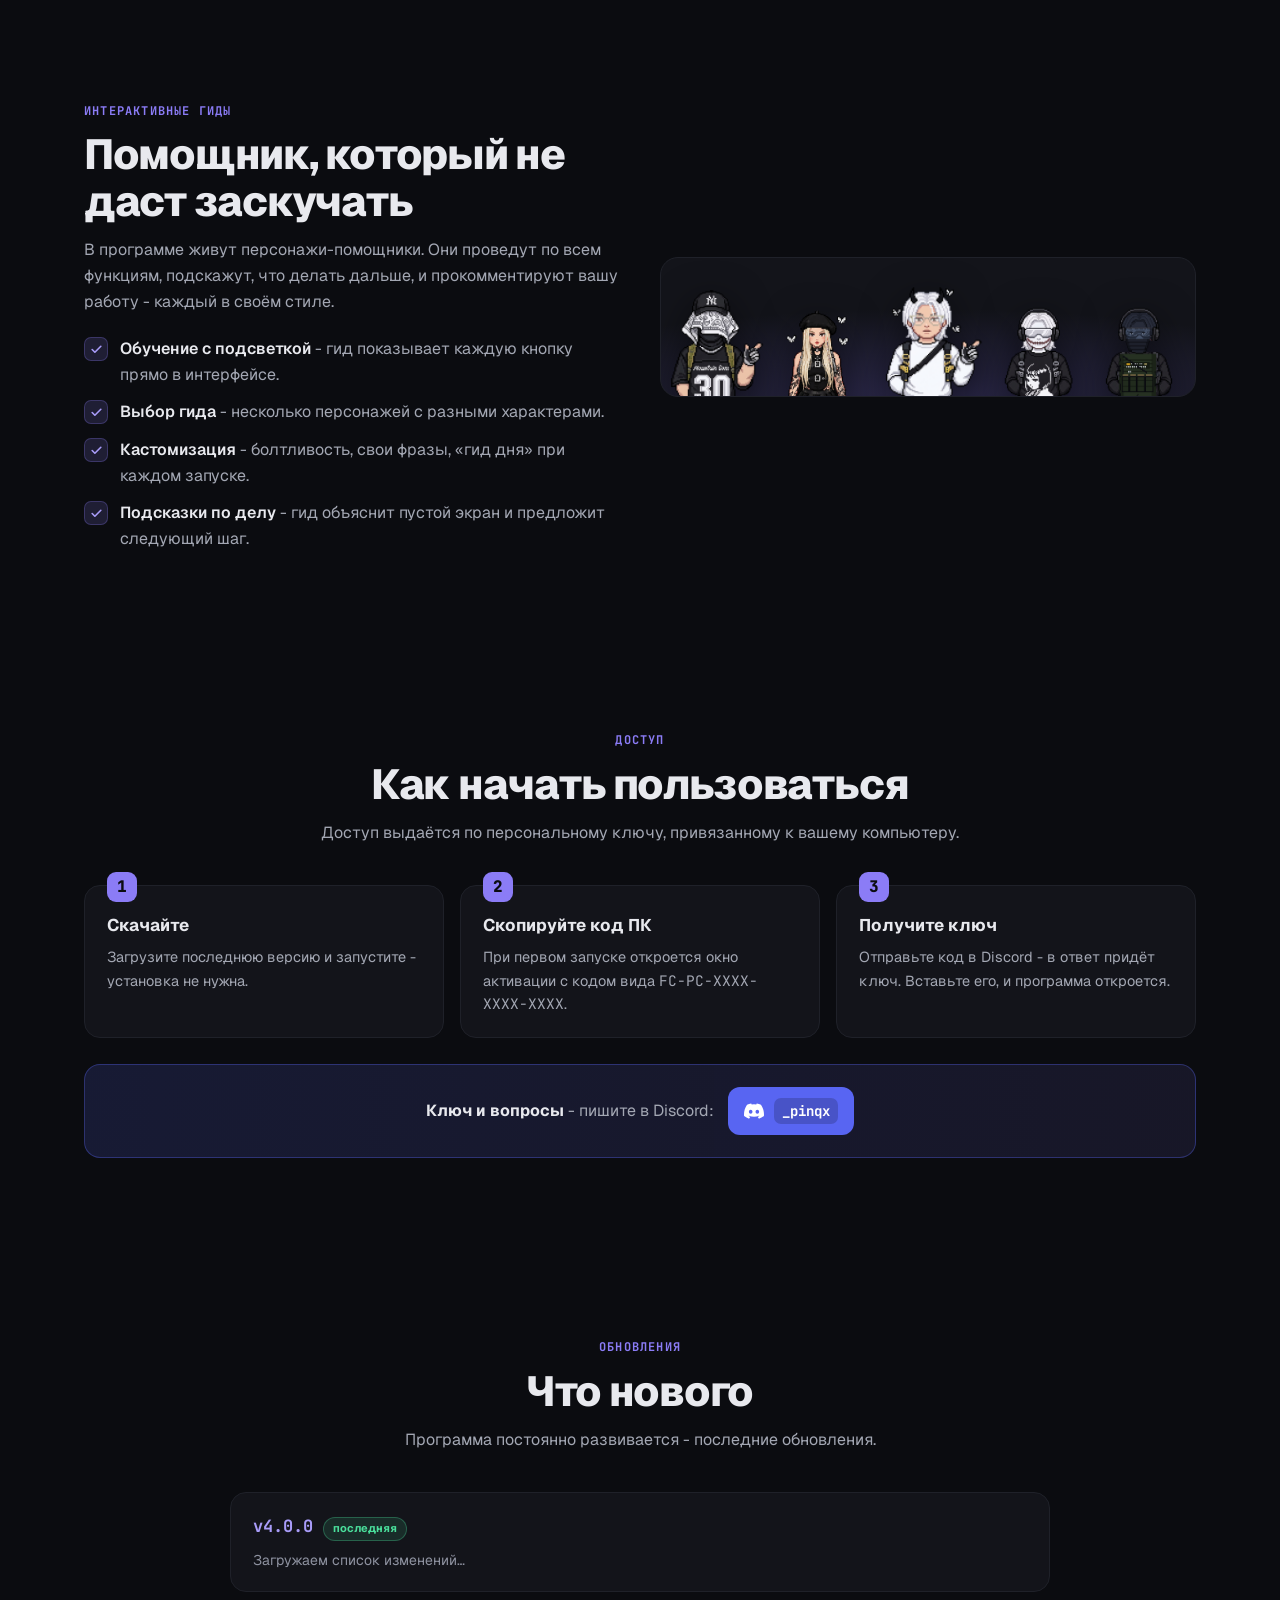
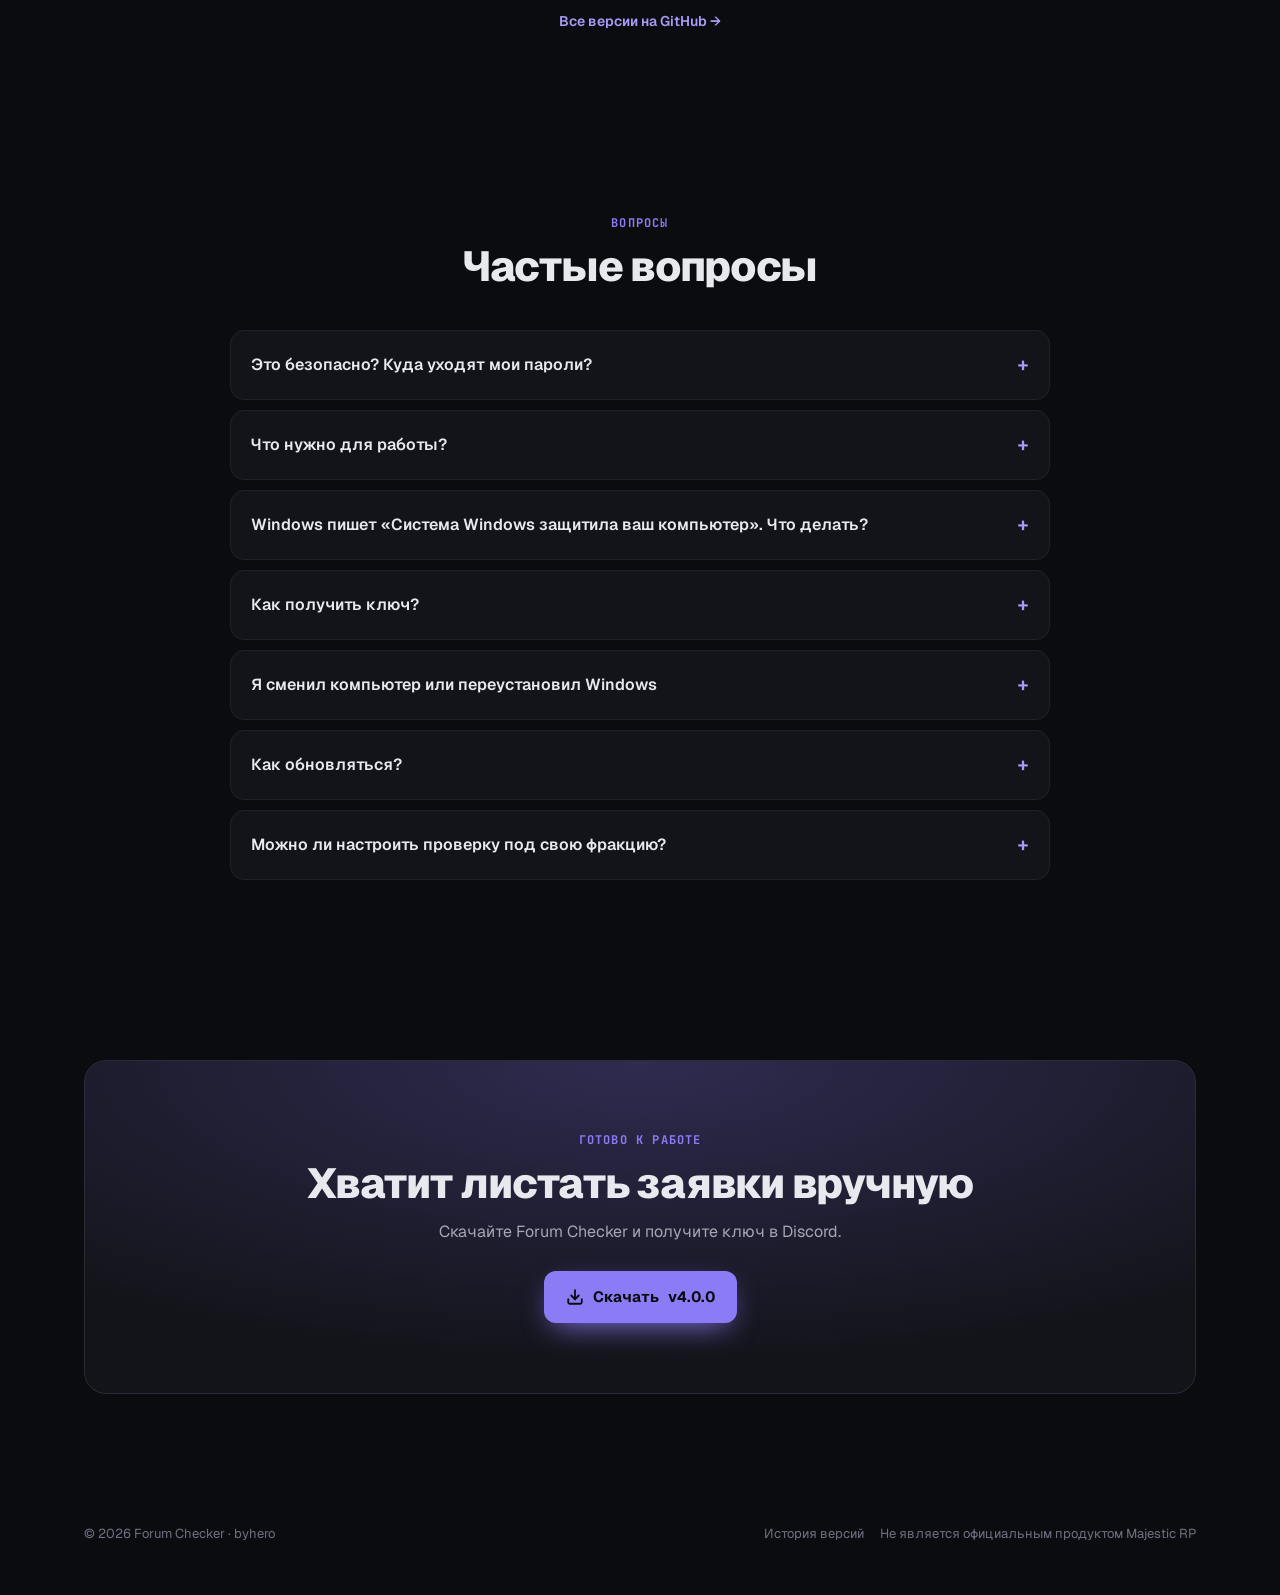
==== commit 09d16686: "Site: v4.0.0 Co-Authored-By: Claude Opus 5.5 <noreply@anthropic.com>" ====
--- a/index.html
+++ b/index.html
@@ -261,13 +261,13 @@
     <div class="hero">
       <div class="glow"><div class="grid-bg"></div></div>
       <div class="wrap">
-        <span class="pill"><span class="dot"></span>Majestic RP · заявки на лидерку · <b class="js-version">v3.6.0</b></span>
+        <span class="pill"><span class="dot"></span>Majestic RP · заявки на лидерку · <b class="js-version">v4.0.0</b></span>
         <h1>Проверка заявок<br><span class="grad">за секунды, а не часы</span></h1>
         <p class="lead">Forum Checker сам загружает тему с заявками, проверяет каждую по вашему шаблону, отсеивает ЧС лидеров и считает реальный онлайн кандидатов.</p>
         <div class="hero-cta">
           <a class="btn btn-primary js-download" href="https://github.com/Mihacloude228/forum-checker/releases/latest">
             <svg viewBox="0 0 24 24" fill="none" stroke="currentColor" stroke-width="2.4" stroke-linecap="round" stroke-linejoin="round"><path d="M21 15v4a2 2 0 0 1-2 2H5a2 2 0 0 1-2-2v-4"/><polyline points="7 10 12 15 17 10"/><line x1="12" y1="15" x2="12" y2="3"/></svg>
-            Скачать <span class="js-version">v3.6.0</span>
+            Скачать <span class="js-version">v4.0.0</span>
           </a>
           <a class="btn btn-ghost" href="#access">Как получить доступ</a>
         </div>
@@ -446,7 +446,7 @@
           <p class="sub">Программа постоянно развивается - последние обновления.</p>
         </div>
         <div class="news" id="newsList">
-          <div class="rel"><div class="rel-head"><span class="rel-tag js-version">v3.6.0</span><span class="rel-badge">последняя</span></div><p>Загружаем список изменений…</p></div>
+          <div class="rel"><div class="rel-head"><span class="rel-tag js-version">v4.0.0</span><span class="rel-badge">последняя</span></div><p>Загружаем список изменений…</p></div>
         </div>
         <div class="news-more"><a href="https://github.com/Mihacloude228/forum-checker/releases">Все версии на GitHub →</a></div>
       </div>
@@ -486,7 +486,7 @@
           <p class="sub" style="margin: 0 auto 26px;">Скачайте Forum Checker и получите ключ в Discord.</p>
           <a class="btn btn-primary js-download" href="https://github.com/Mihacloude228/forum-checker/releases/latest">
             <svg viewBox="0 0 24 24" fill="none" stroke="currentColor" stroke-width="2.4" stroke-linecap="round" stroke-linejoin="round"><path d="M21 15v4a2 2 0 0 1-2 2H5a2 2 0 0 1-2-2v-4"/><polyline points="7 10 12 15 17 10"/><line x1="12" y1="15" x2="12" y2="3"/></svg>
-            Скачать <span class="js-version">v3.6.0</span>
+            Скачать <span class="js-version">v4.0.0</span>
           </a>
         </div>
       </div>
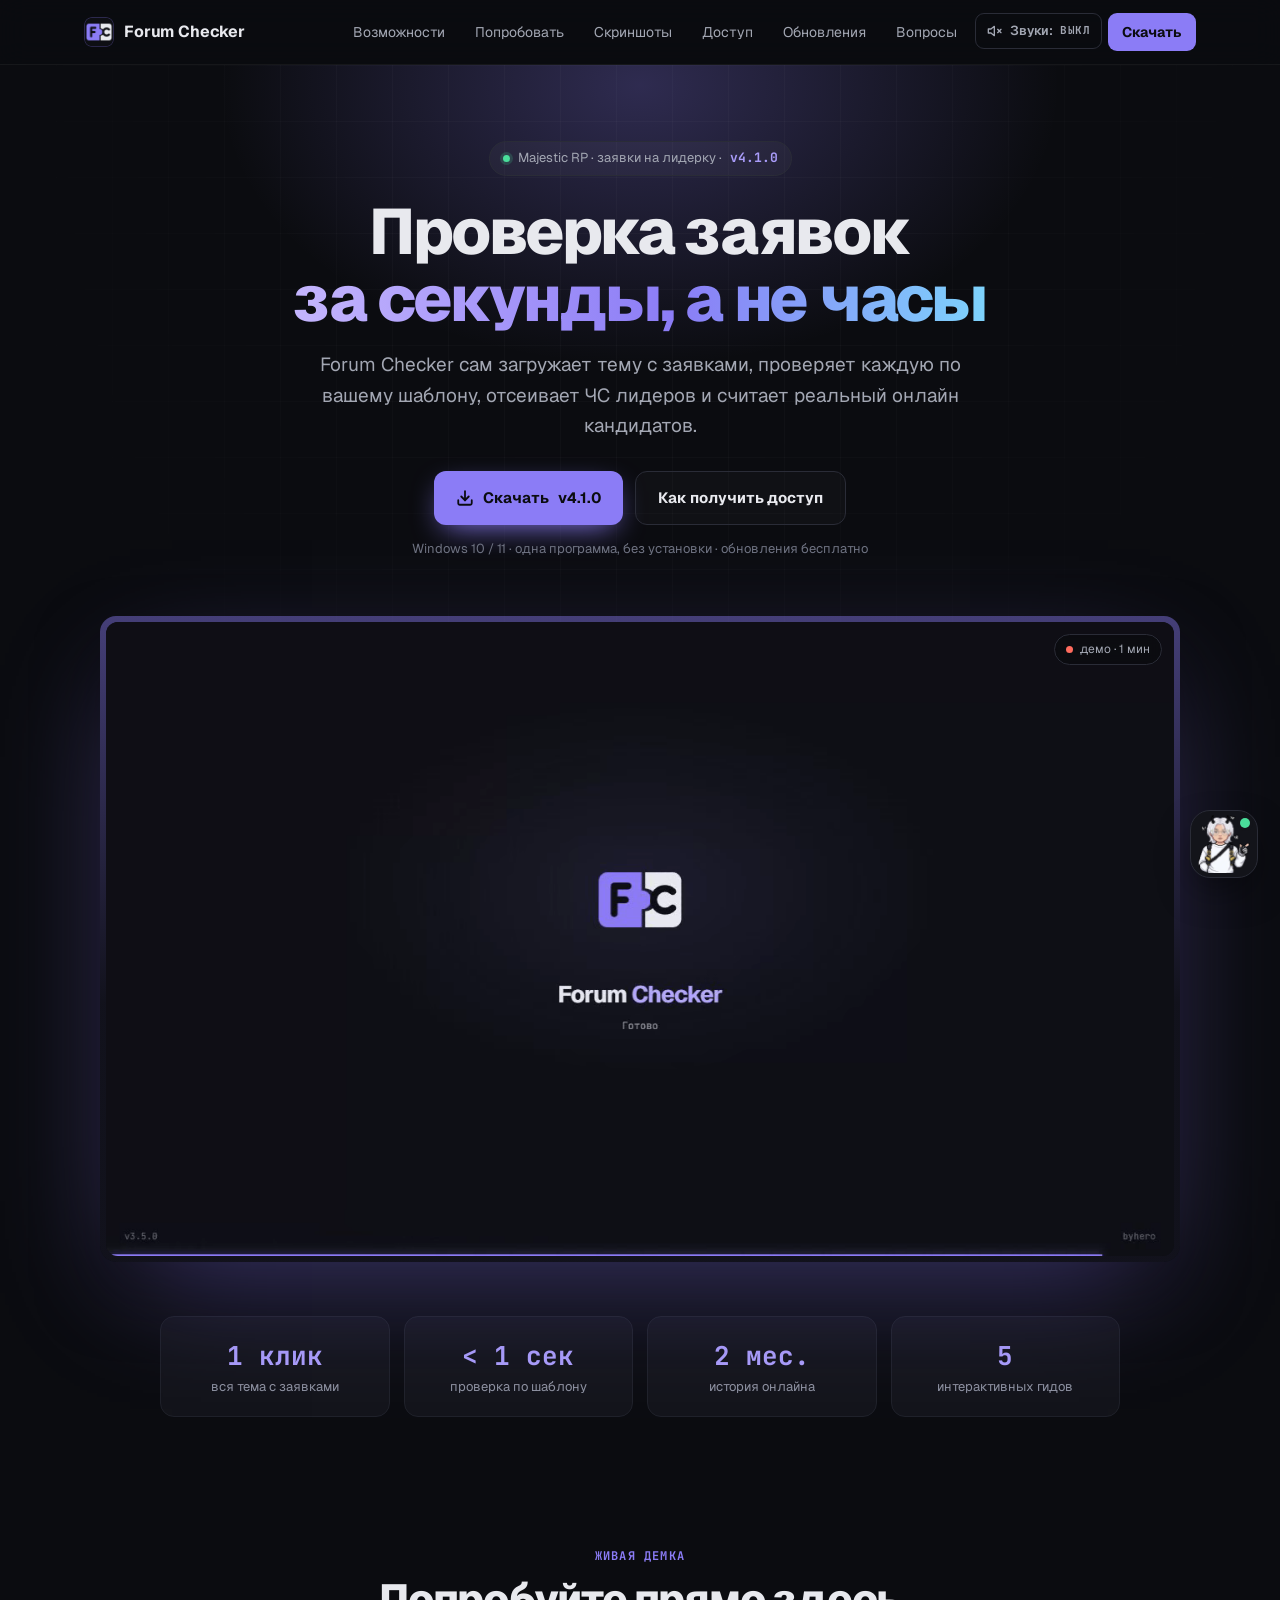
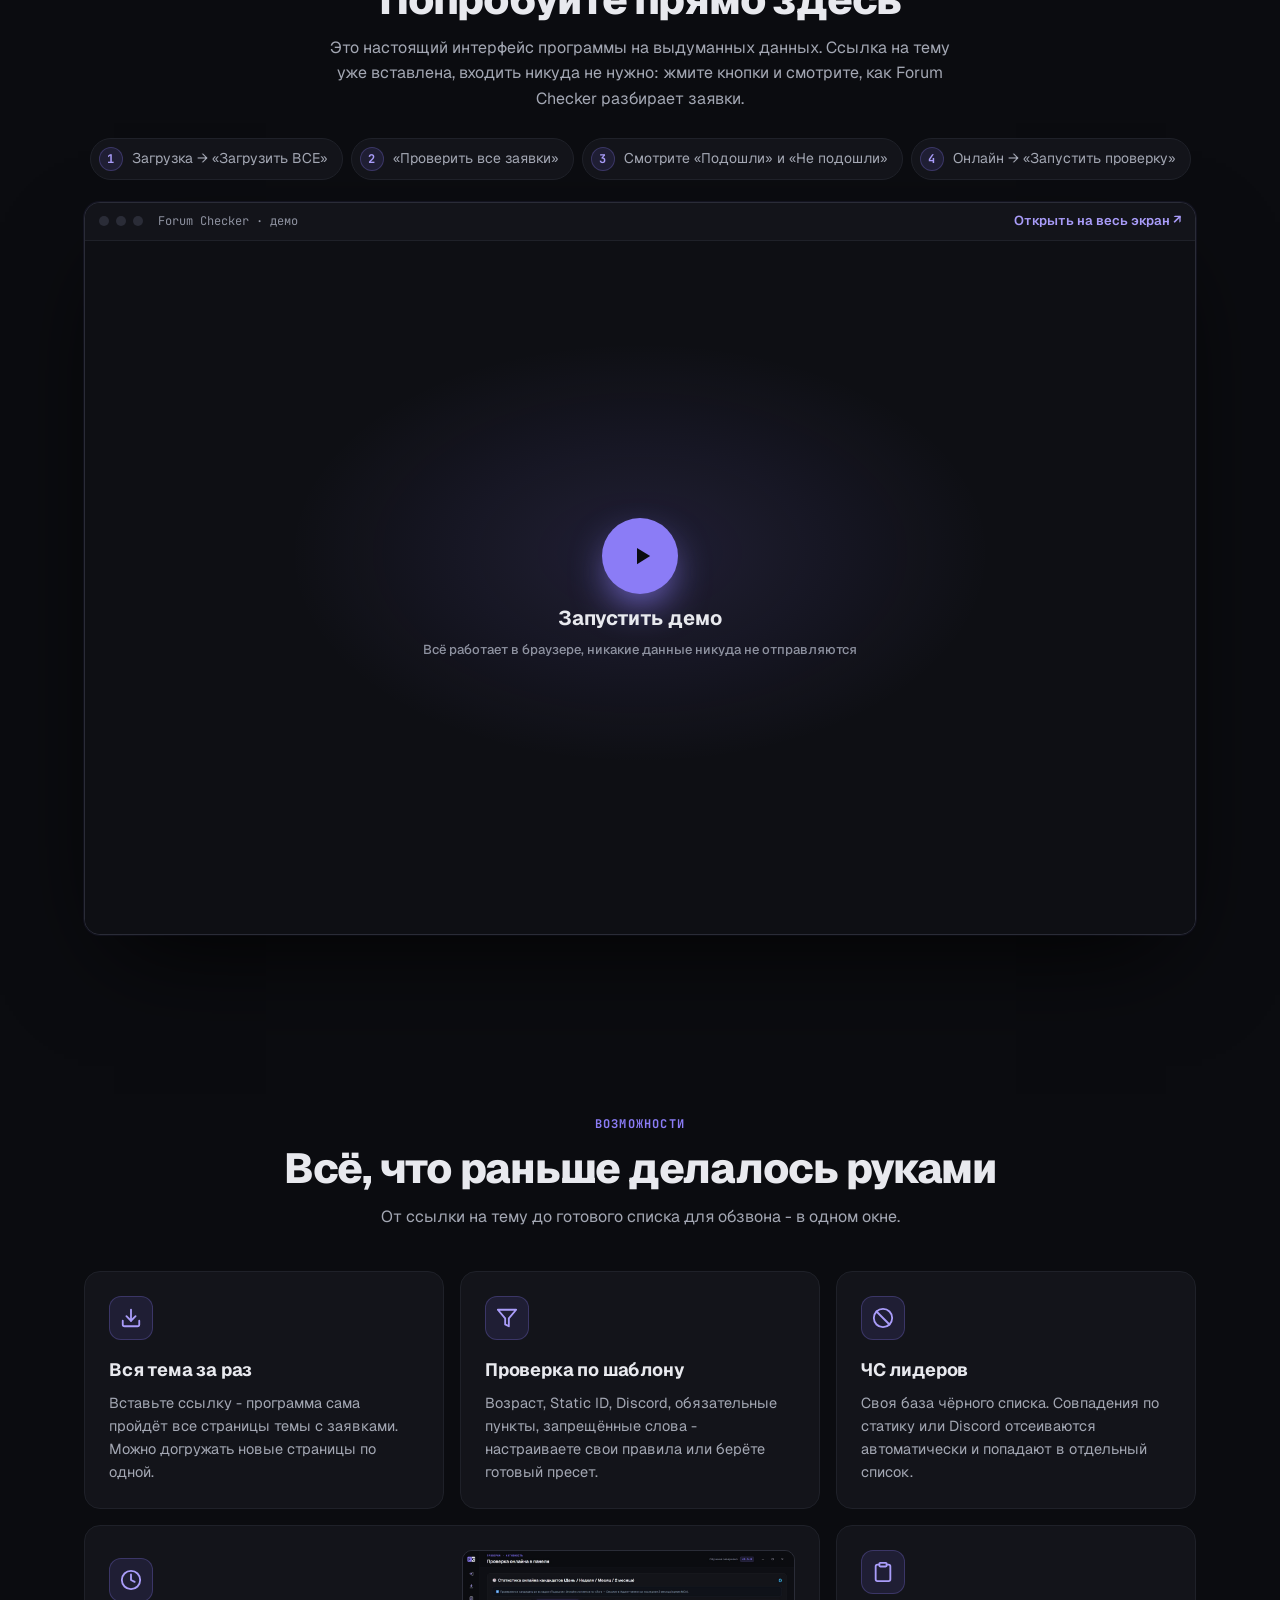
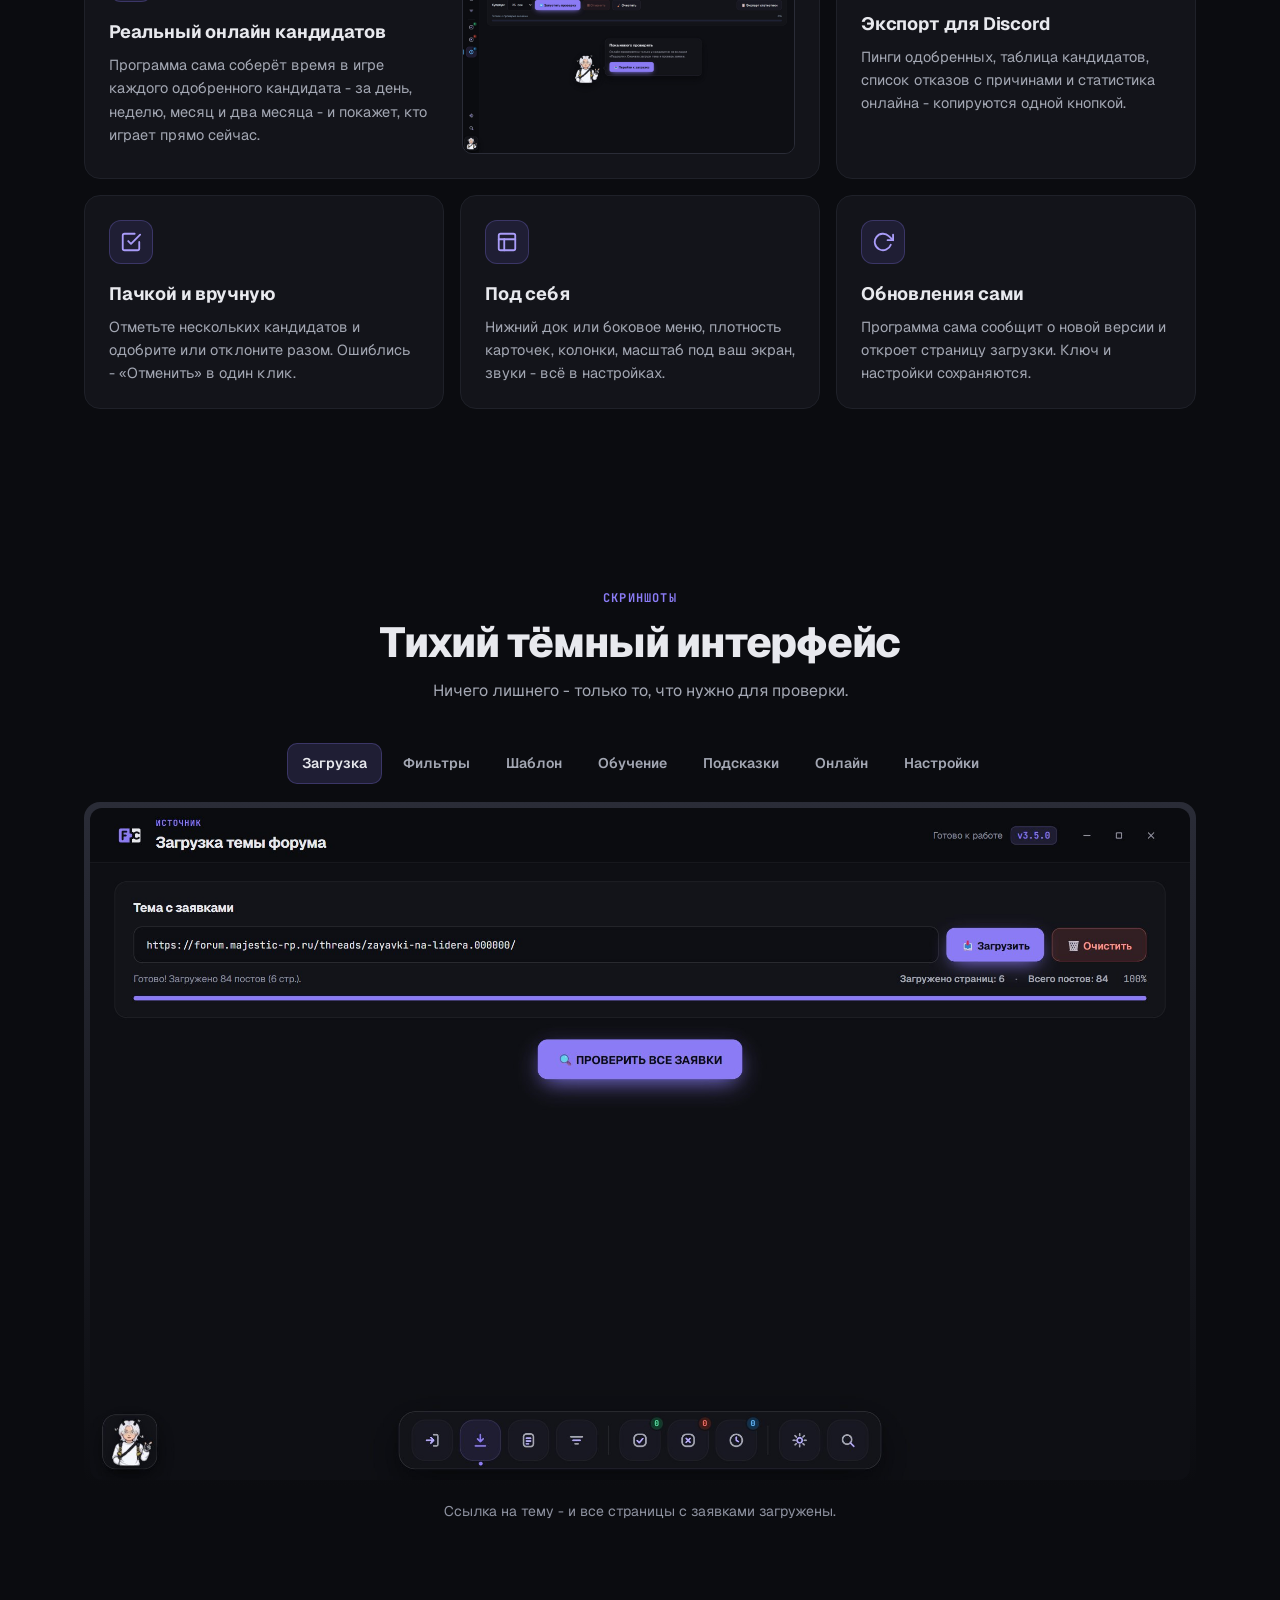
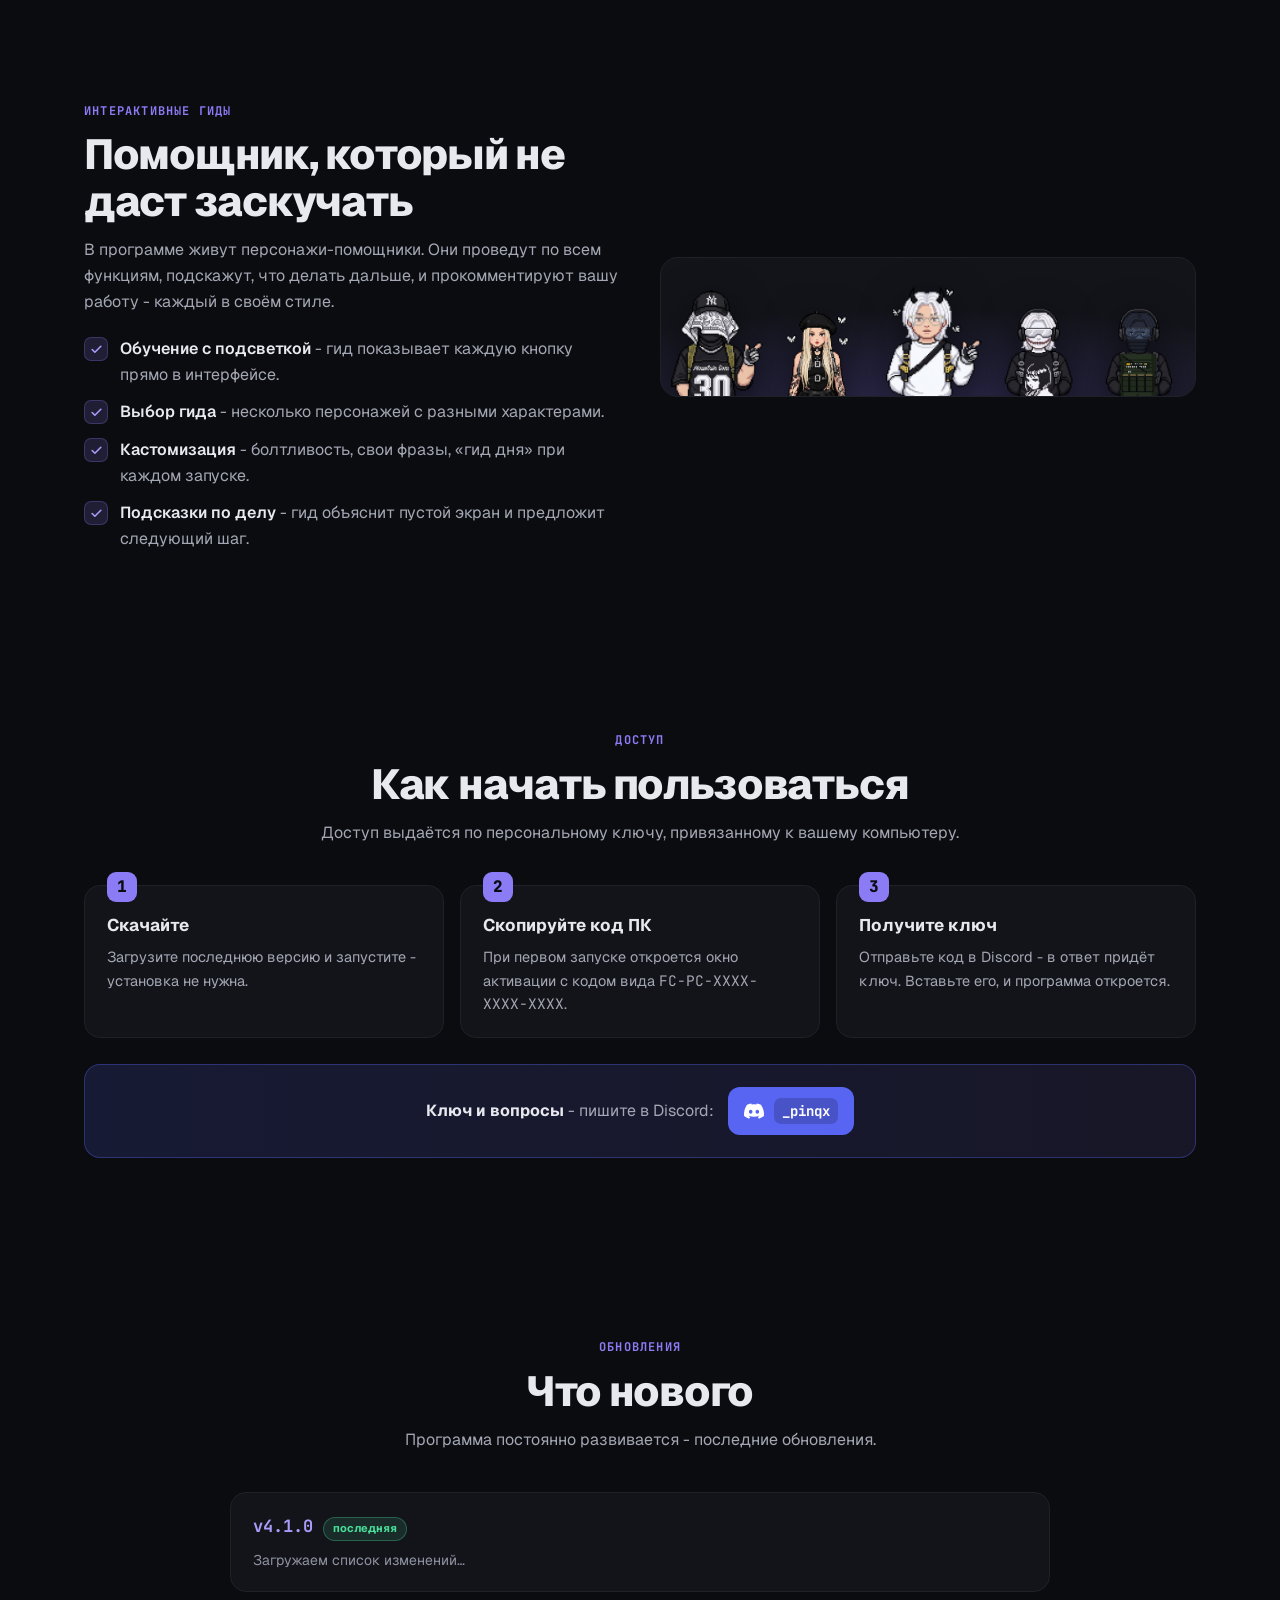
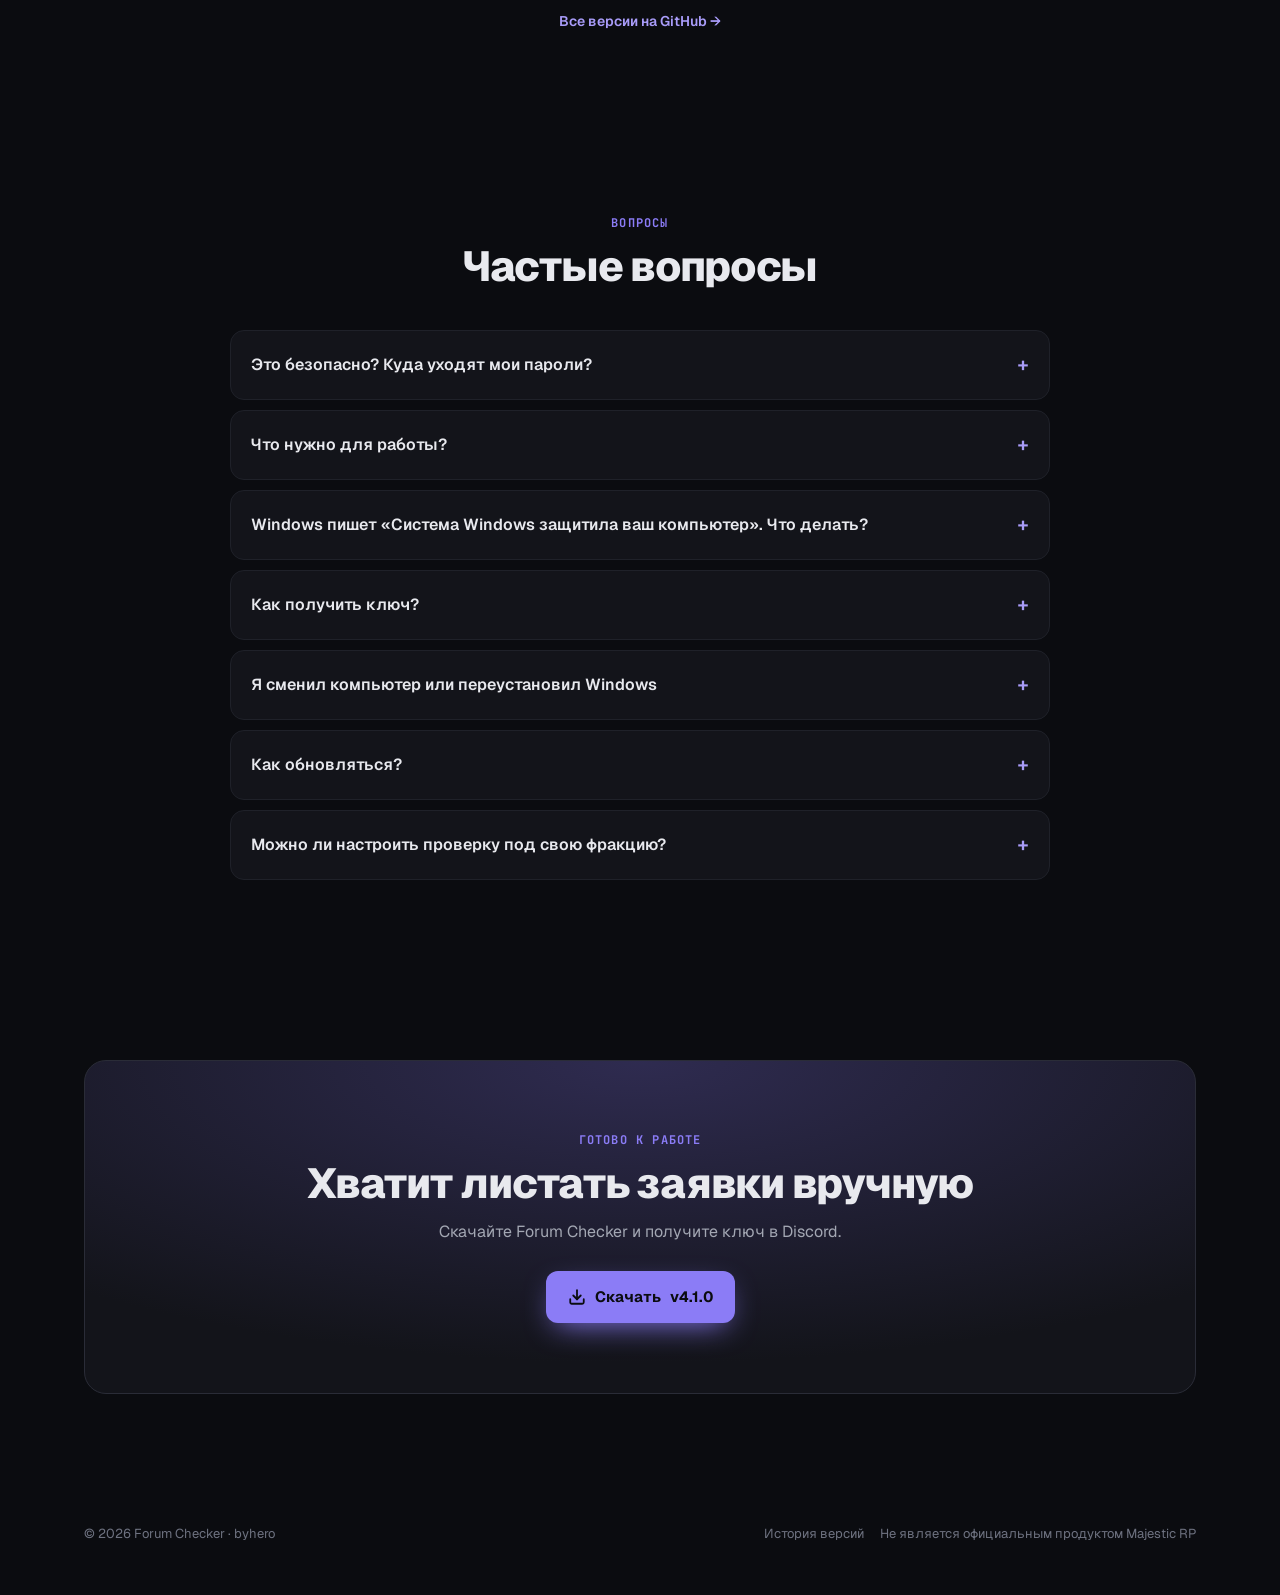
==== commit c91d990b: "Site: v4.1.0, report image in live demo Co-Authored-By: Claude Opus 5.5 <noreply@anthropic.com>" ====
--- a/index.html
+++ b/index.html
@@ -261,13 +261,13 @@
     <div class="hero">
       <div class="glow"><div class="grid-bg"></div></div>
       <div class="wrap">
-        <span class="pill"><span class="dot"></span>Majestic RP · заявки на лидерку · <b class="js-version">v4.0.0</b></span>
+        <span class="pill"><span class="dot"></span>Majestic RP · заявки на лидерку · <b class="js-version">v4.1.0</b></span>
         <h1>Проверка заявок<br><span class="grad">за секунды, а не часы</span></h1>
         <p class="lead">Forum Checker сам загружает тему с заявками, проверяет каждую по вашему шаблону, отсеивает ЧС лидеров и считает реальный онлайн кандидатов.</p>
         <div class="hero-cta">
           <a class="btn btn-primary js-download" href="https://github.com/Mihacloude228/forum-checker/releases/latest">
             <svg viewBox="0 0 24 24" fill="none" stroke="currentColor" stroke-width="2.4" stroke-linecap="round" stroke-linejoin="round"><path d="M21 15v4a2 2 0 0 1-2 2H5a2 2 0 0 1-2-2v-4"/><polyline points="7 10 12 15 17 10"/><line x1="12" y1="15" x2="12" y2="3"/></svg>
-            Скачать <span class="js-version">v4.0.0</span>
+            Скачать <span class="js-version">v4.1.0</span>
           </a>
           <a class="btn btn-ghost" href="#access">Как получить доступ</a>
         </div>
@@ -446,7 +446,7 @@
           <p class="sub">Программа постоянно развивается - последние обновления.</p>
         </div>
         <div class="news" id="newsList">
-          <div class="rel"><div class="rel-head"><span class="rel-tag js-version">v4.0.0</span><span class="rel-badge">последняя</span></div><p>Загружаем список изменений…</p></div>
+          <div class="rel"><div class="rel-head"><span class="rel-tag js-version">v4.1.0</span><span class="rel-badge">последняя</span></div><p>Загружаем список изменений…</p></div>
         </div>
         <div class="news-more"><a href="https://github.com/Mihacloude228/forum-checker/releases">Все версии на GitHub →</a></div>
       </div>
@@ -486,7 +486,7 @@
           <p class="sub" style="margin: 0 auto 26px;">Скачайте Forum Checker и получите ключ в Discord.</p>
           <a class="btn btn-primary js-download" href="https://github.com/Mihacloude228/forum-checker/releases/latest">
             <svg viewBox="0 0 24 24" fill="none" stroke="currentColor" stroke-width="2.4" stroke-linecap="round" stroke-linejoin="round"><path d="M21 15v4a2 2 0 0 1-2 2H5a2 2 0 0 1-2-2v-4"/><polyline points="7 10 12 15 17 10"/><line x1="12" y1="15" x2="12" y2="3"/></svg>
-            Скачать <span class="js-version">v4.0.0</span>
+            Скачать <span class="js-version">v4.1.0</span>
           </a>
         </div>
       </div>
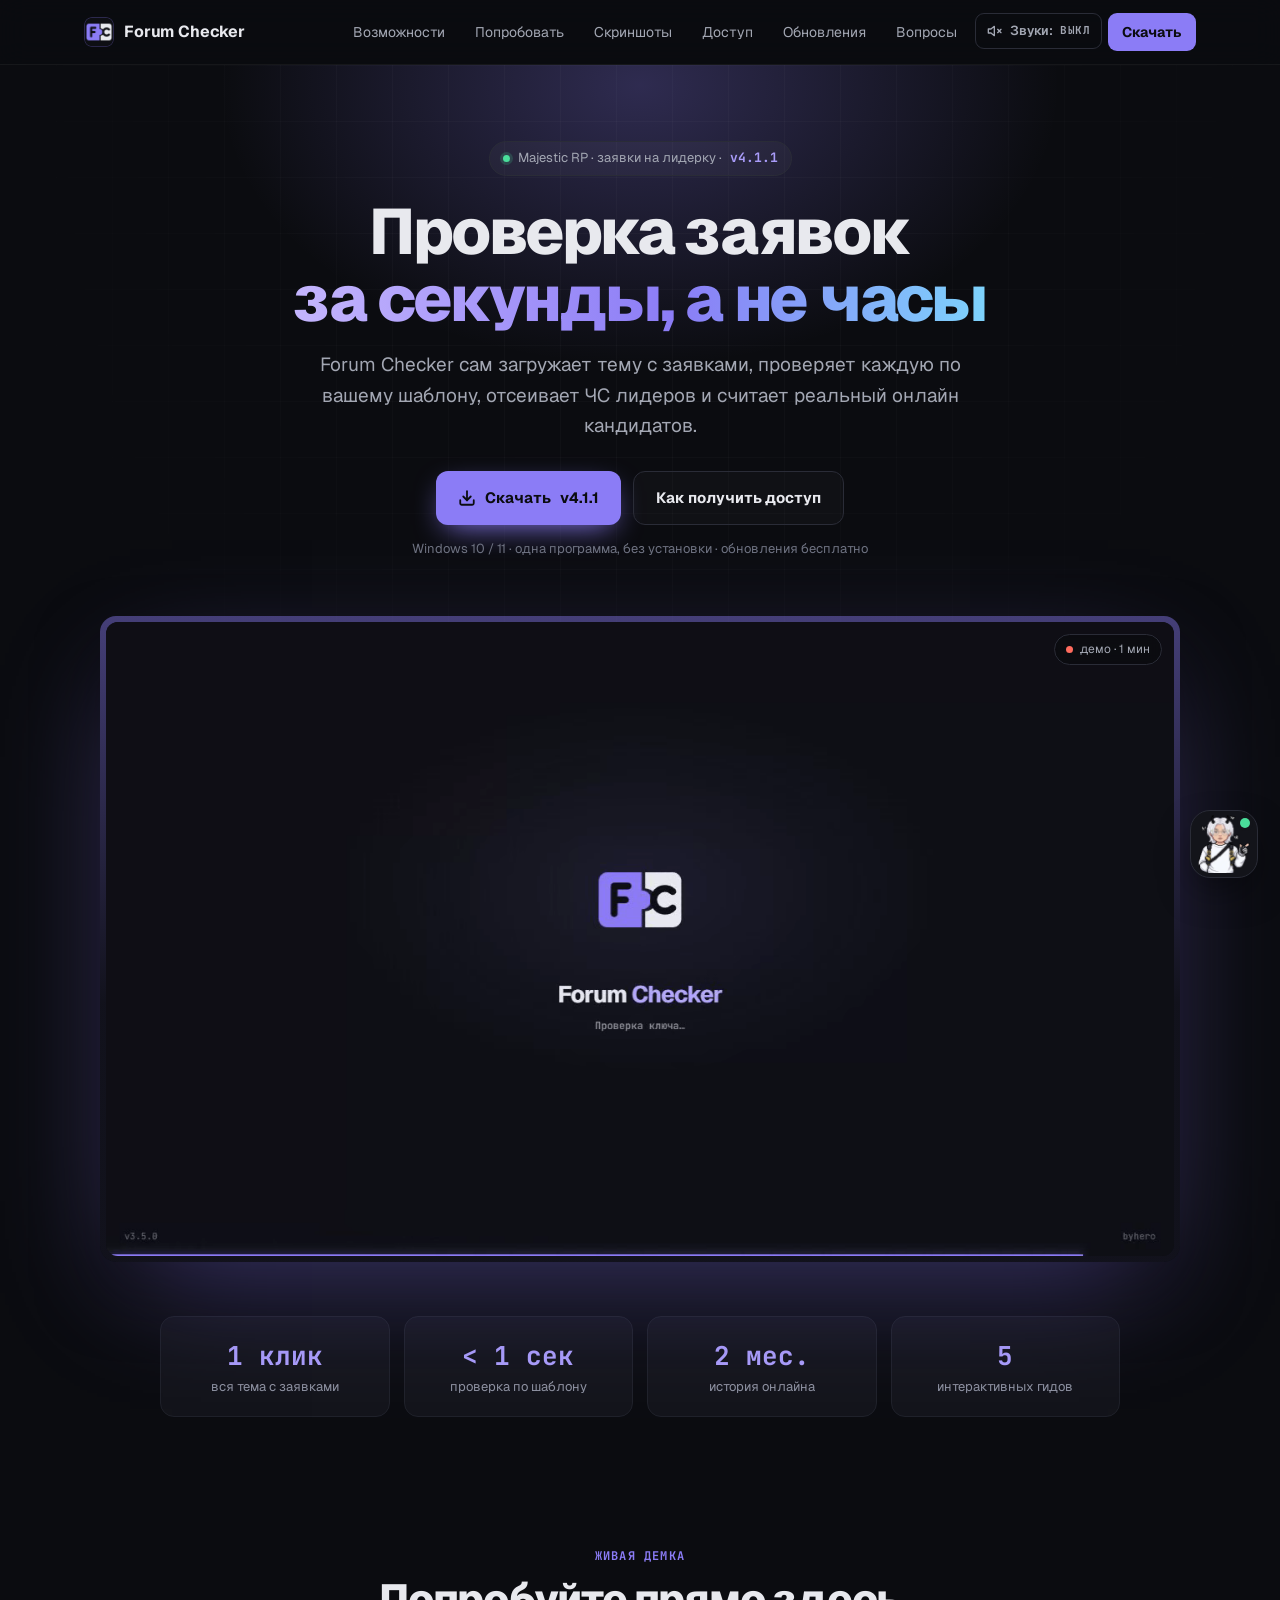
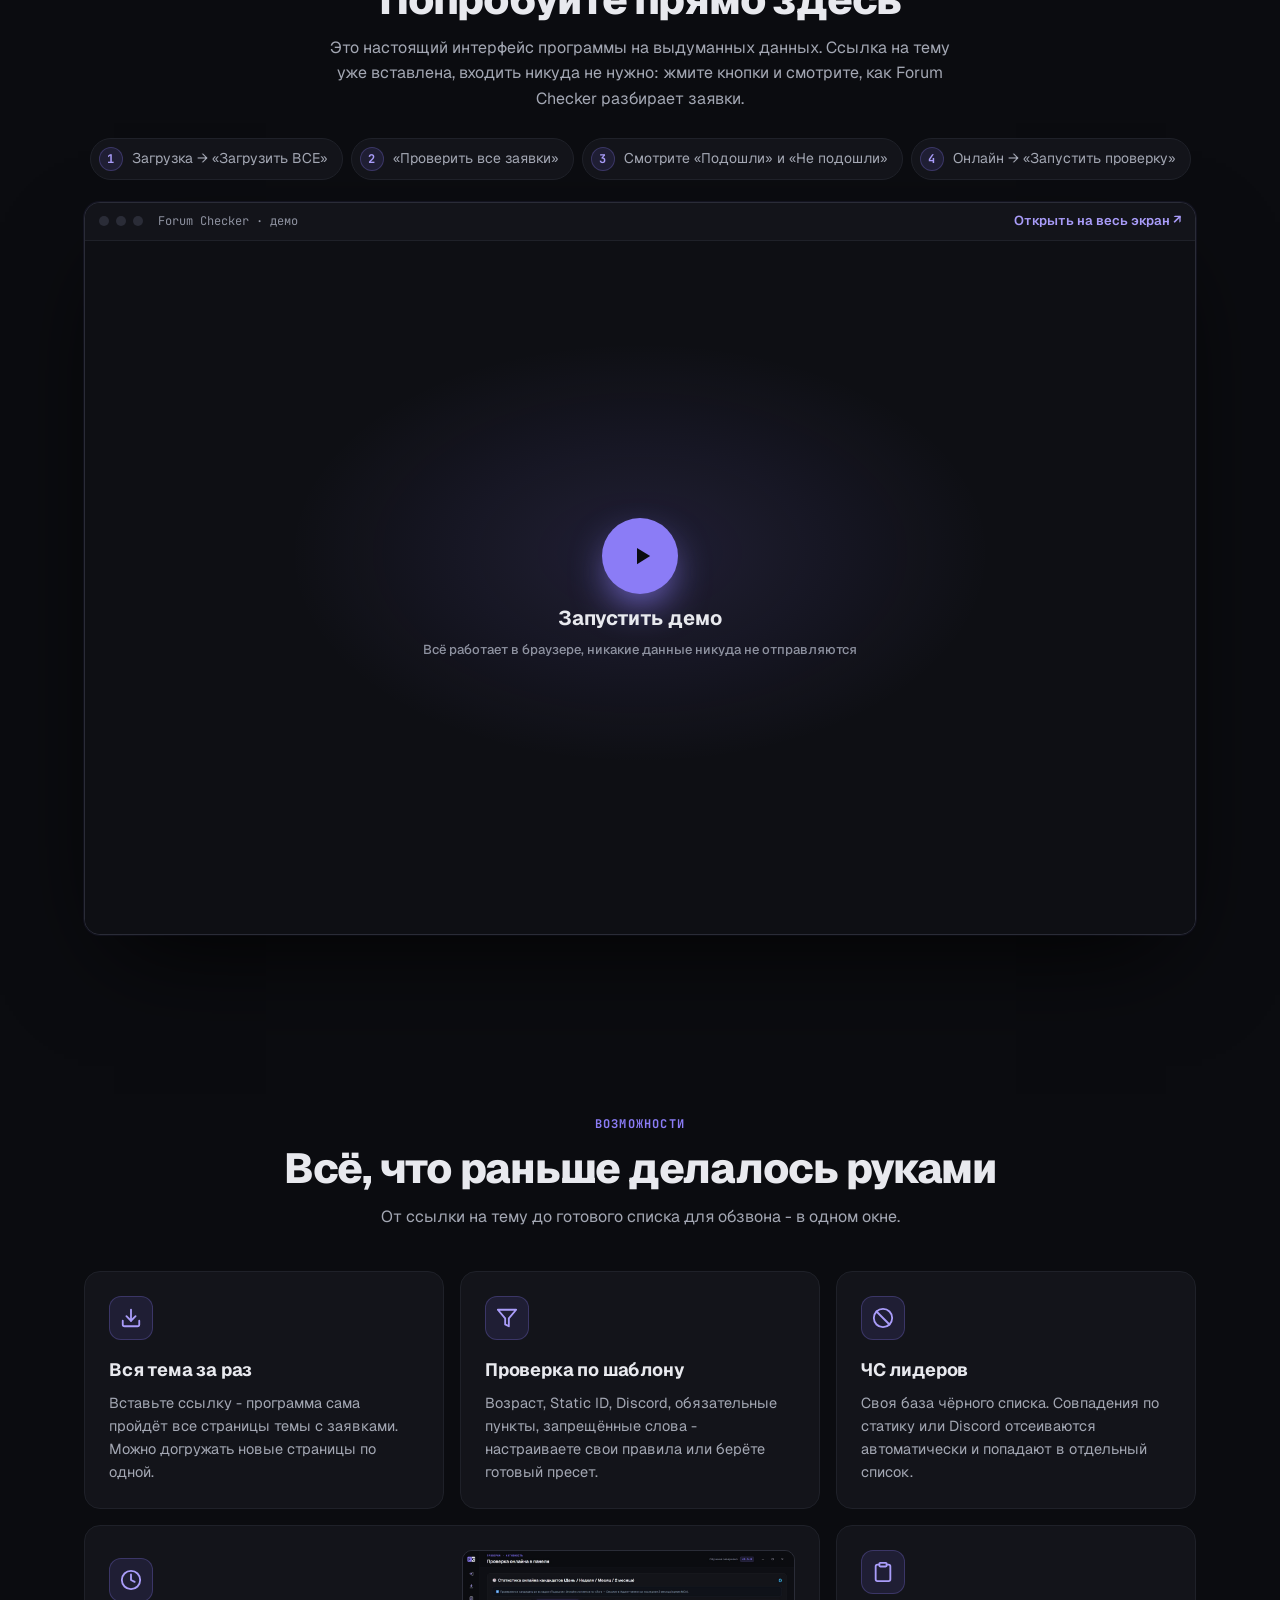
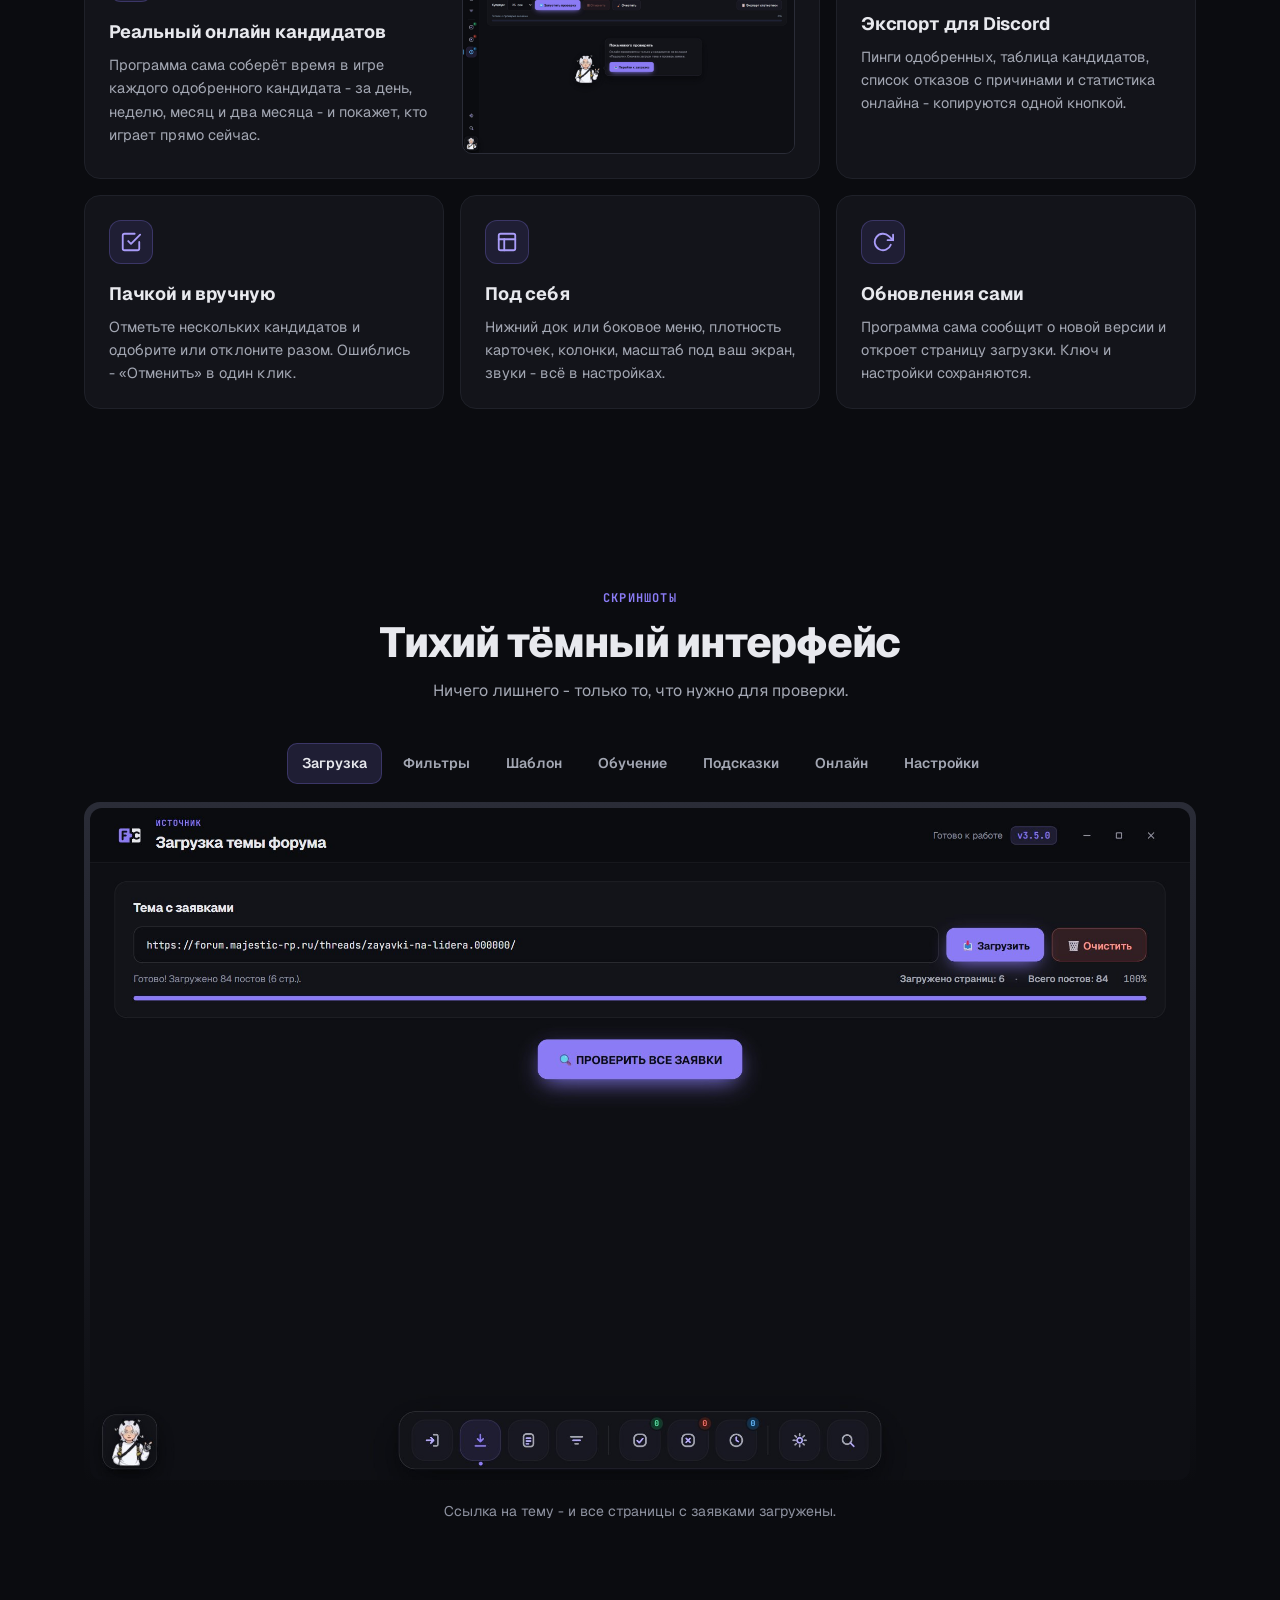
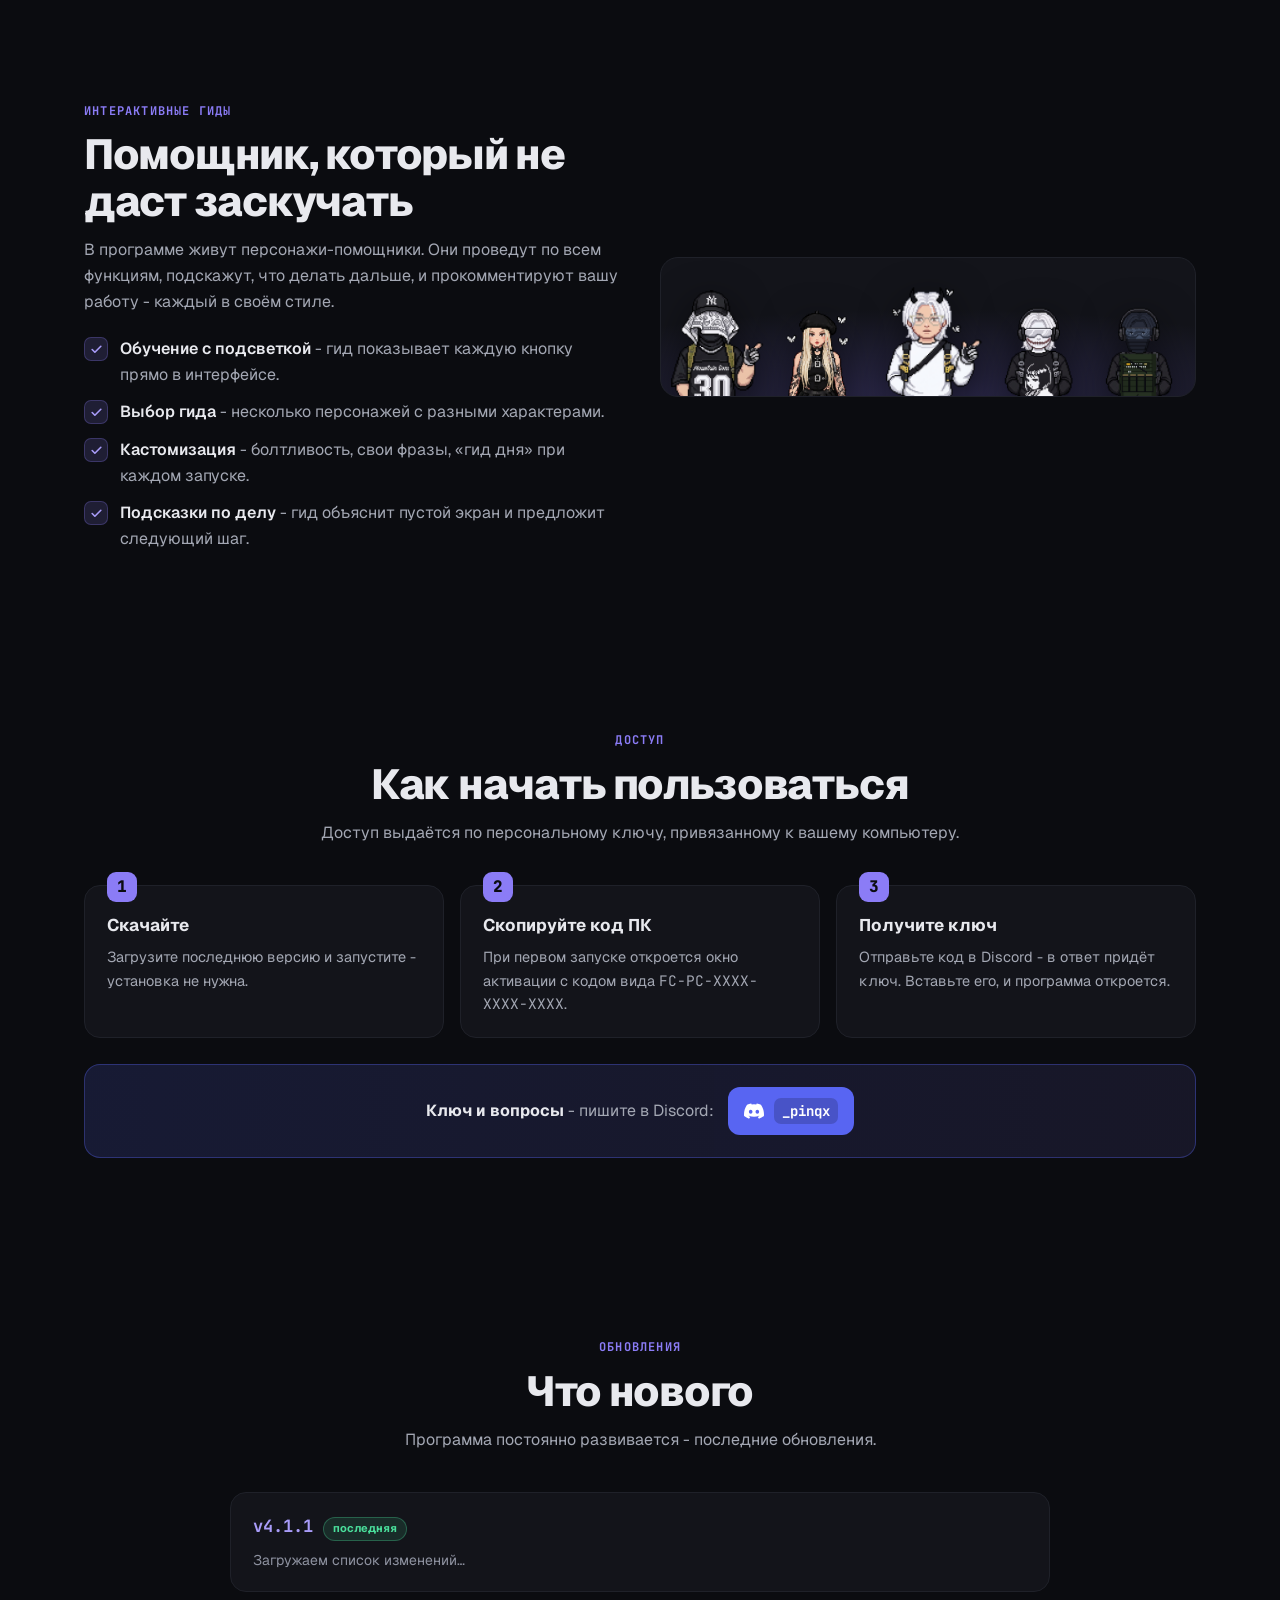
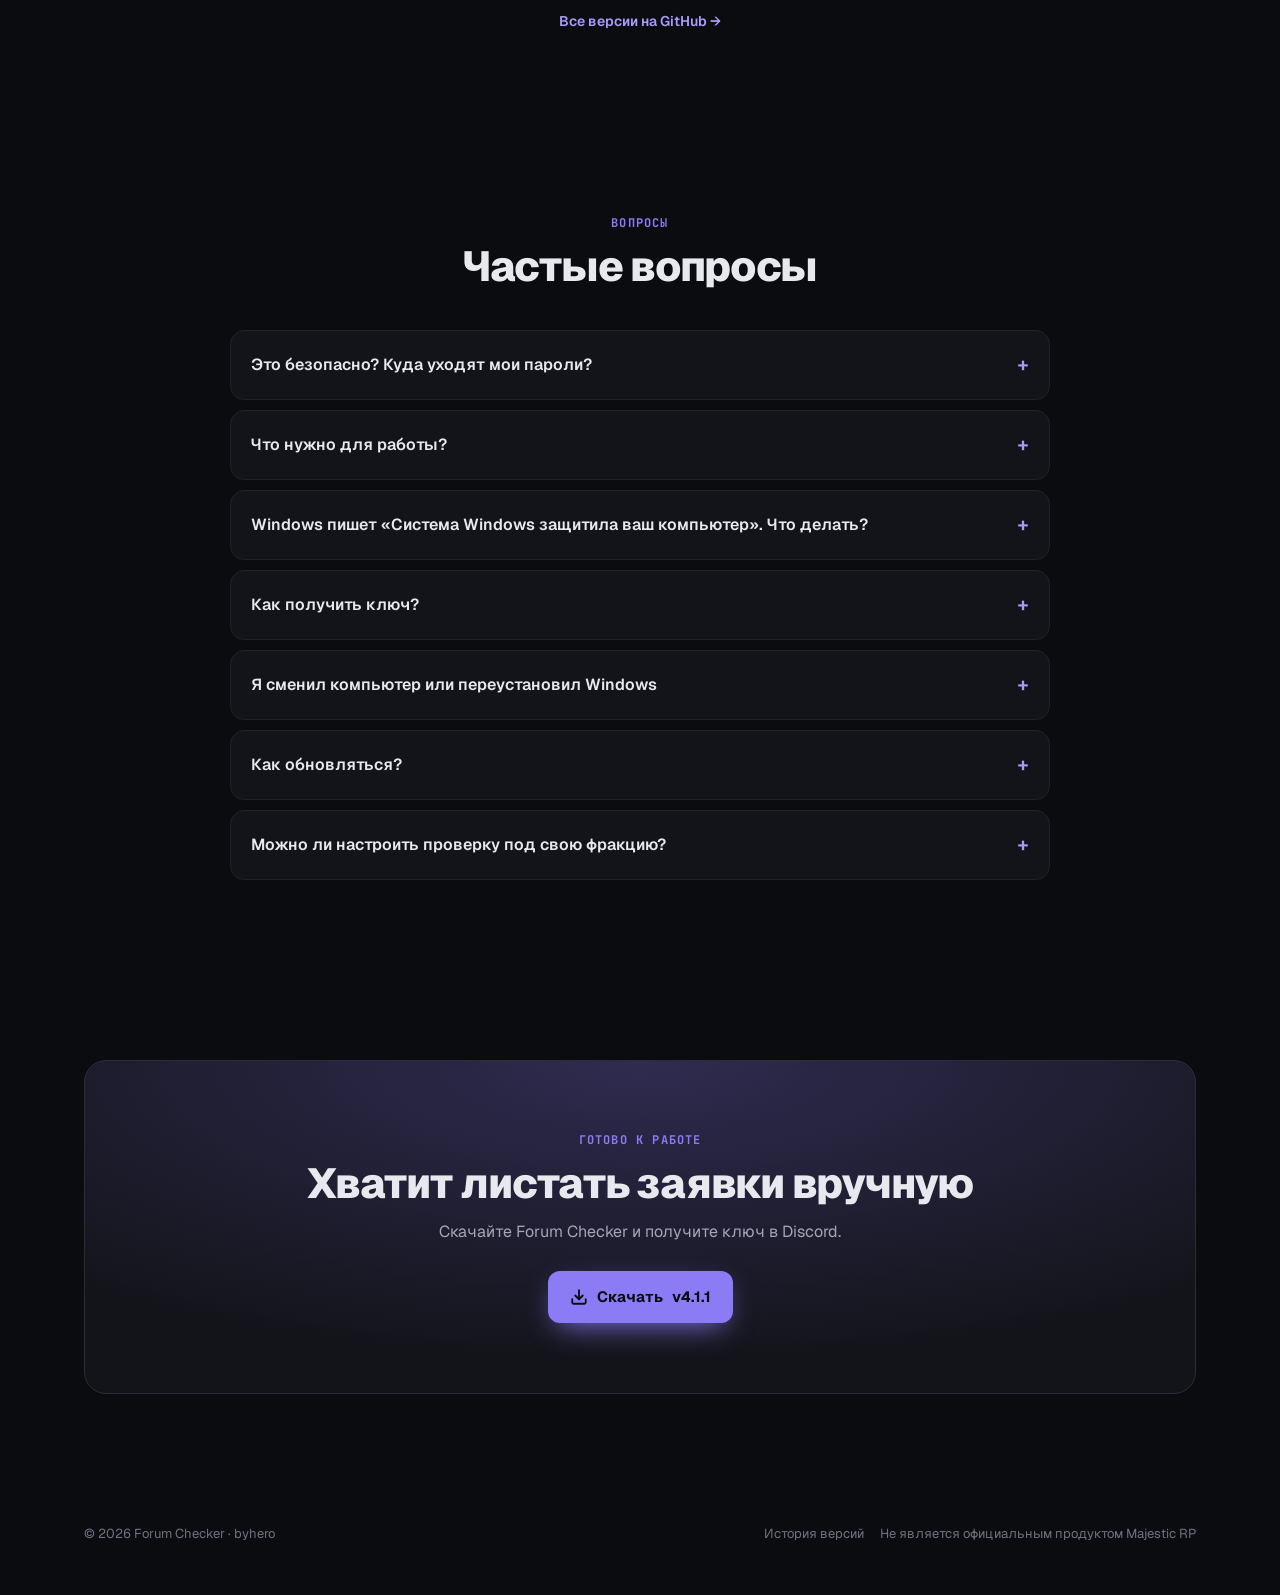
==== commit bb74348d: "Site: v4.1.1, new filter type picker in live demo Co-Authored-By: Claude Opus 5.5 <noreply@anthropic" ====
--- a/index.html
+++ b/index.html
@@ -261,13 +261,13 @@
     <div class="hero">
       <div class="glow"><div class="grid-bg"></div></div>
       <div class="wrap">
-        <span class="pill"><span class="dot"></span>Majestic RP · заявки на лидерку · <b class="js-version">v4.1.0</b></span>
+        <span class="pill"><span class="dot"></span>Majestic RP · заявки на лидерку · <b class="js-version">v4.1.1</b></span>
         <h1>Проверка заявок<br><span class="grad">за секунды, а не часы</span></h1>
         <p class="lead">Forum Checker сам загружает тему с заявками, проверяет каждую по вашему шаблону, отсеивает ЧС лидеров и считает реальный онлайн кандидатов.</p>
         <div class="hero-cta">
           <a class="btn btn-primary js-download" href="https://github.com/Mihacloude228/forum-checker/releases/latest">
             <svg viewBox="0 0 24 24" fill="none" stroke="currentColor" stroke-width="2.4" stroke-linecap="round" stroke-linejoin="round"><path d="M21 15v4a2 2 0 0 1-2 2H5a2 2 0 0 1-2-2v-4"/><polyline points="7 10 12 15 17 10"/><line x1="12" y1="15" x2="12" y2="3"/></svg>
-            Скачать <span class="js-version">v4.1.0</span>
+            Скачать <span class="js-version">v4.1.1</span>
           </a>
           <a class="btn btn-ghost" href="#access">Как получить доступ</a>
         </div>
@@ -446,7 +446,7 @@
           <p class="sub">Программа постоянно развивается - последние обновления.</p>
         </div>
         <div class="news" id="newsList">
-          <div class="rel"><div class="rel-head"><span class="rel-tag js-version">v4.1.0</span><span class="rel-badge">последняя</span></div><p>Загружаем список изменений…</p></div>
+          <div class="rel"><div class="rel-head"><span class="rel-tag js-version">v4.1.1</span><span class="rel-badge">последняя</span></div><p>Загружаем список изменений…</p></div>
         </div>
         <div class="news-more"><a href="https://github.com/Mihacloude228/forum-checker/releases">Все версии на GitHub →</a></div>
       </div>
@@ -486,7 +486,7 @@
           <p class="sub" style="margin: 0 auto 26px;">Скачайте Forum Checker и получите ключ в Discord.</p>
           <a class="btn btn-primary js-download" href="https://github.com/Mihacloude228/forum-checker/releases/latest">
             <svg viewBox="0 0 24 24" fill="none" stroke="currentColor" stroke-width="2.4" stroke-linecap="round" stroke-linejoin="round"><path d="M21 15v4a2 2 0 0 1-2 2H5a2 2 0 0 1-2-2v-4"/><polyline points="7 10 12 15 17 10"/><line x1="12" y1="15" x2="12" y2="3"/></svg>
-            Скачать <span class="js-version">v4.1.0</span>
+            Скачать <span class="js-version">v4.1.1</span>
           </a>
         </div>
       </div>
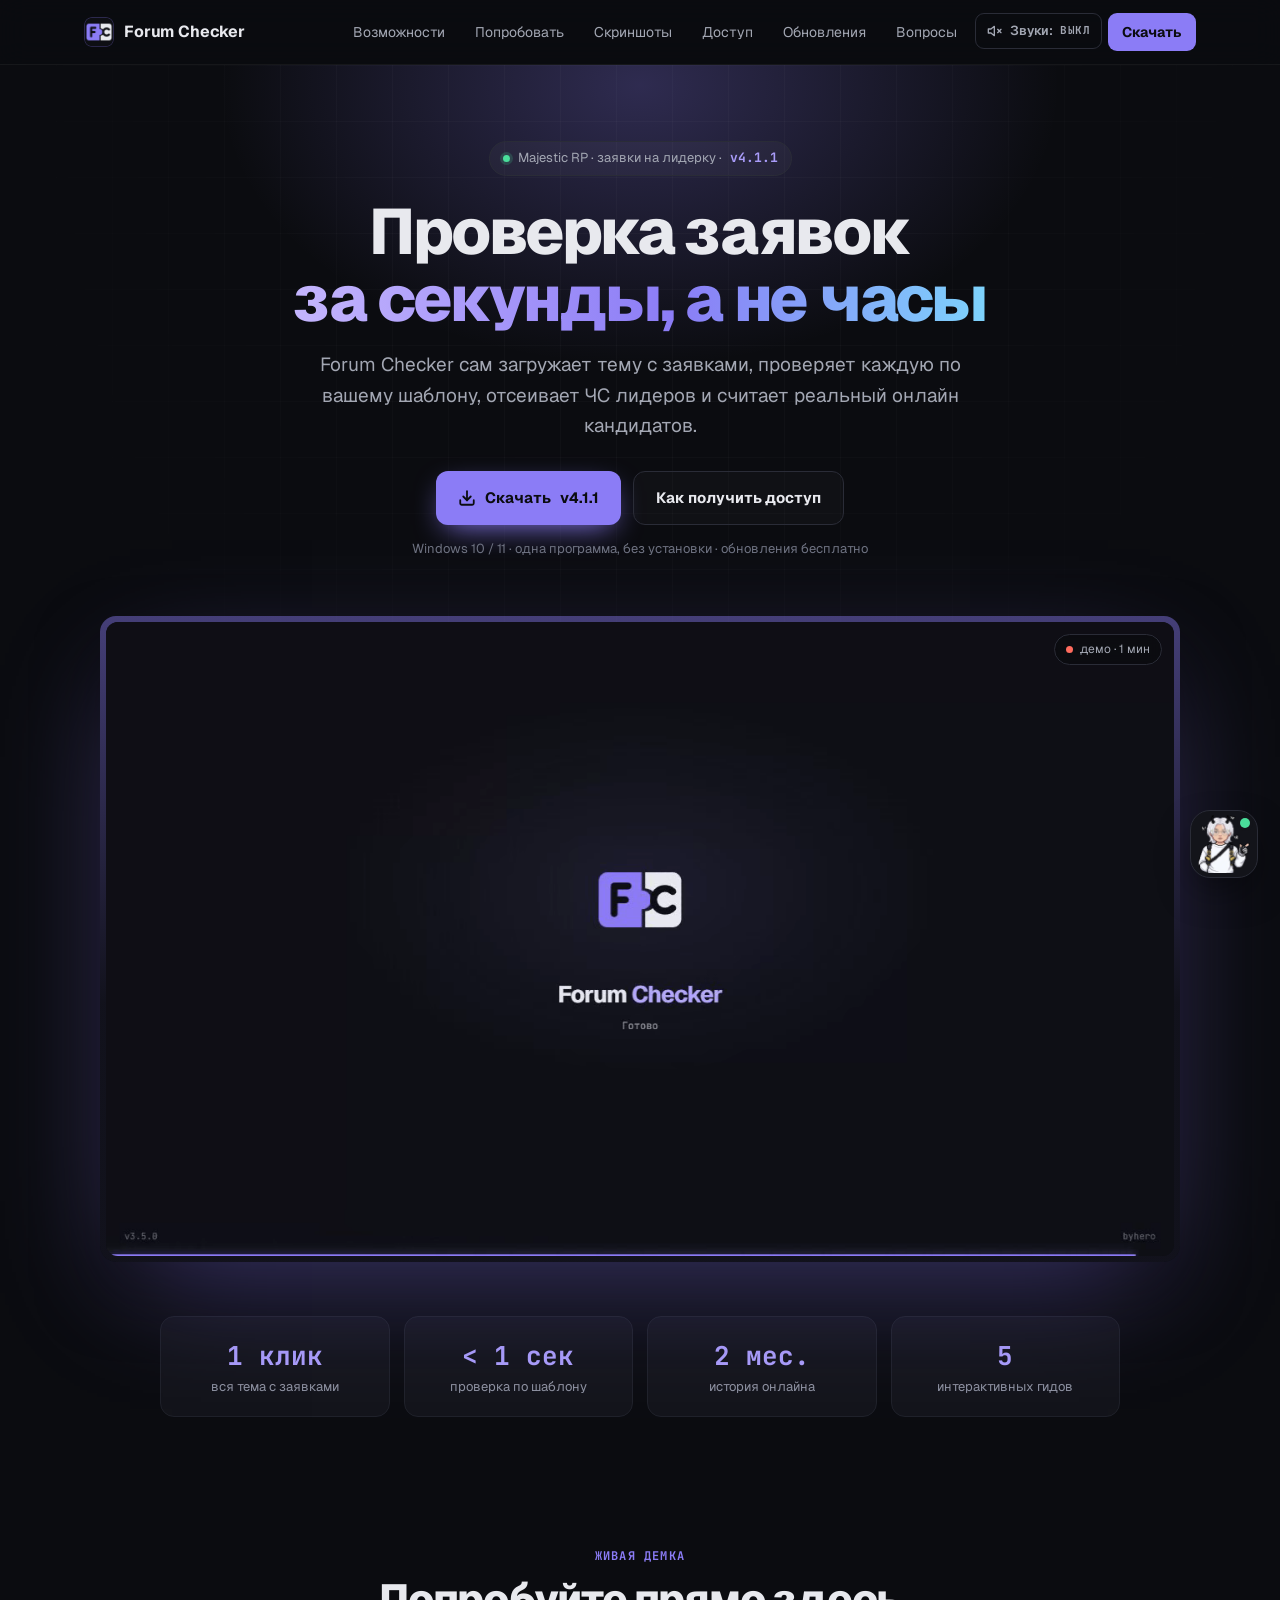
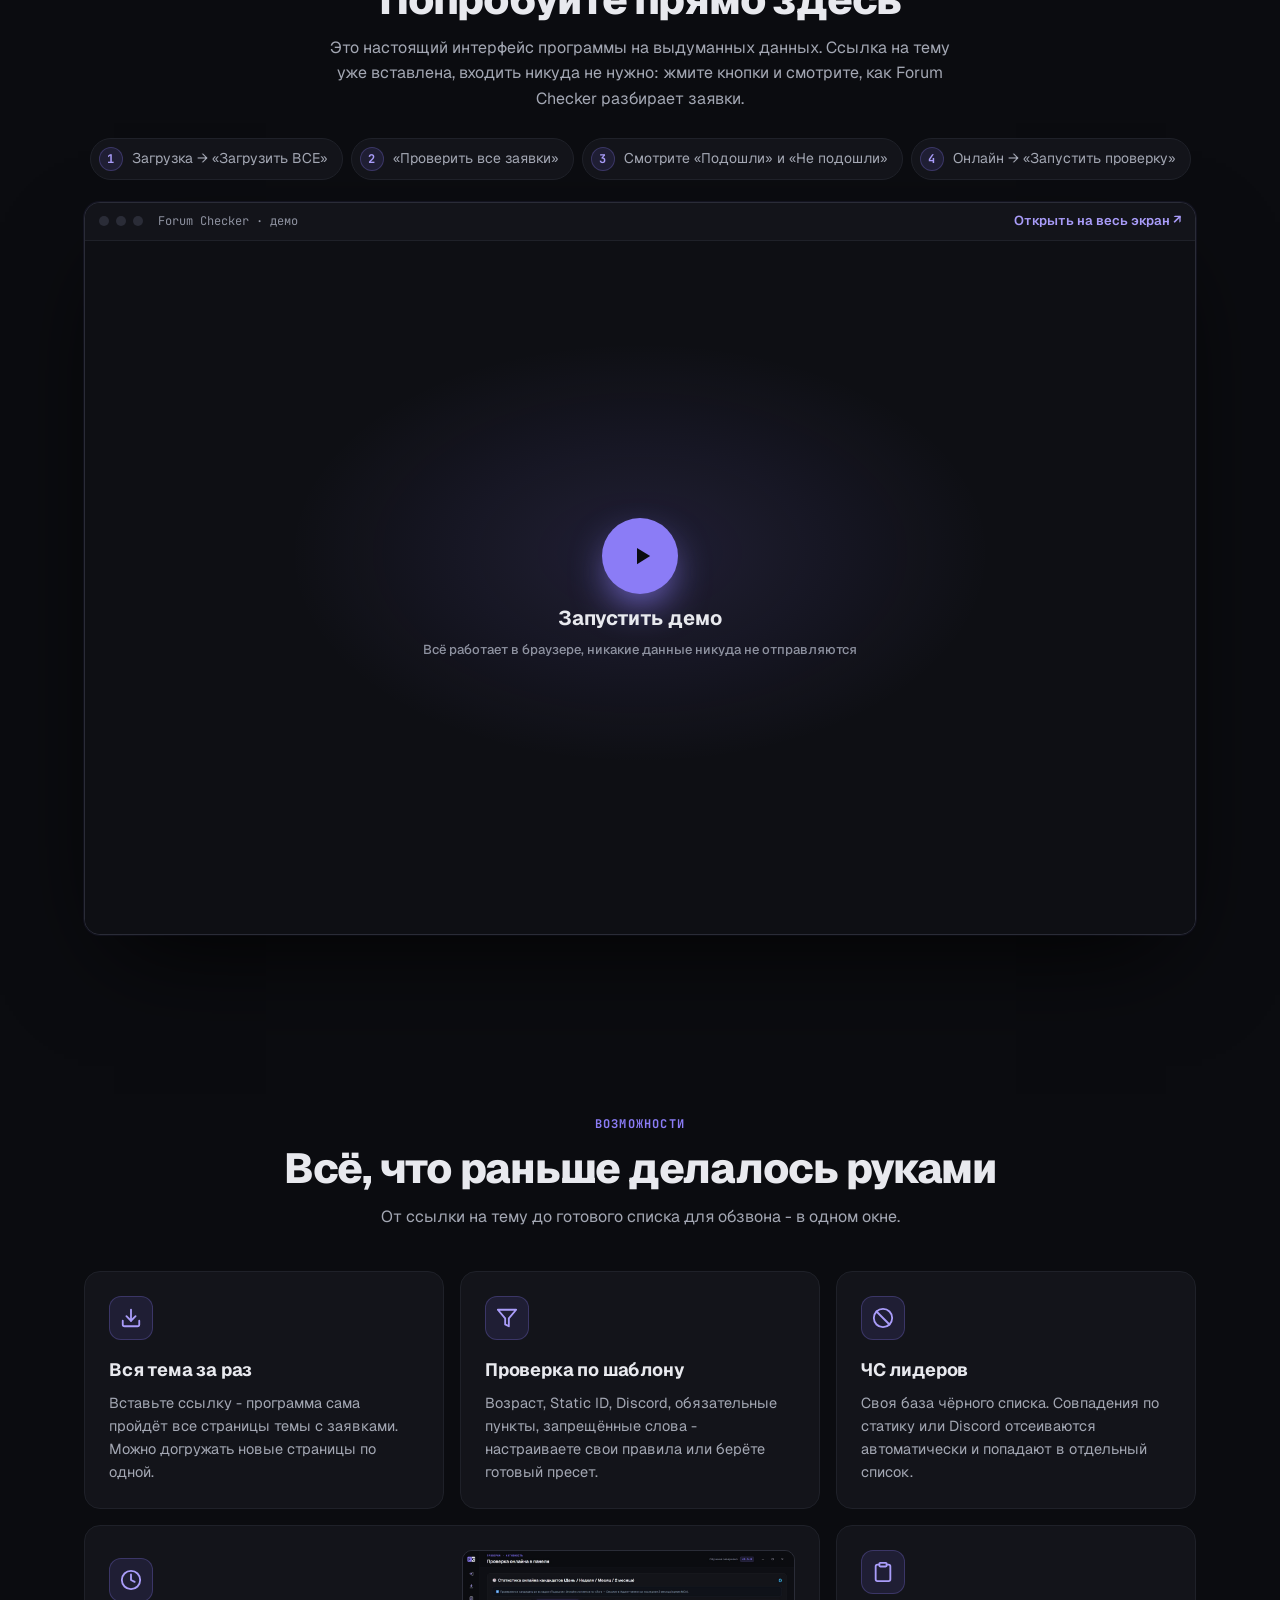
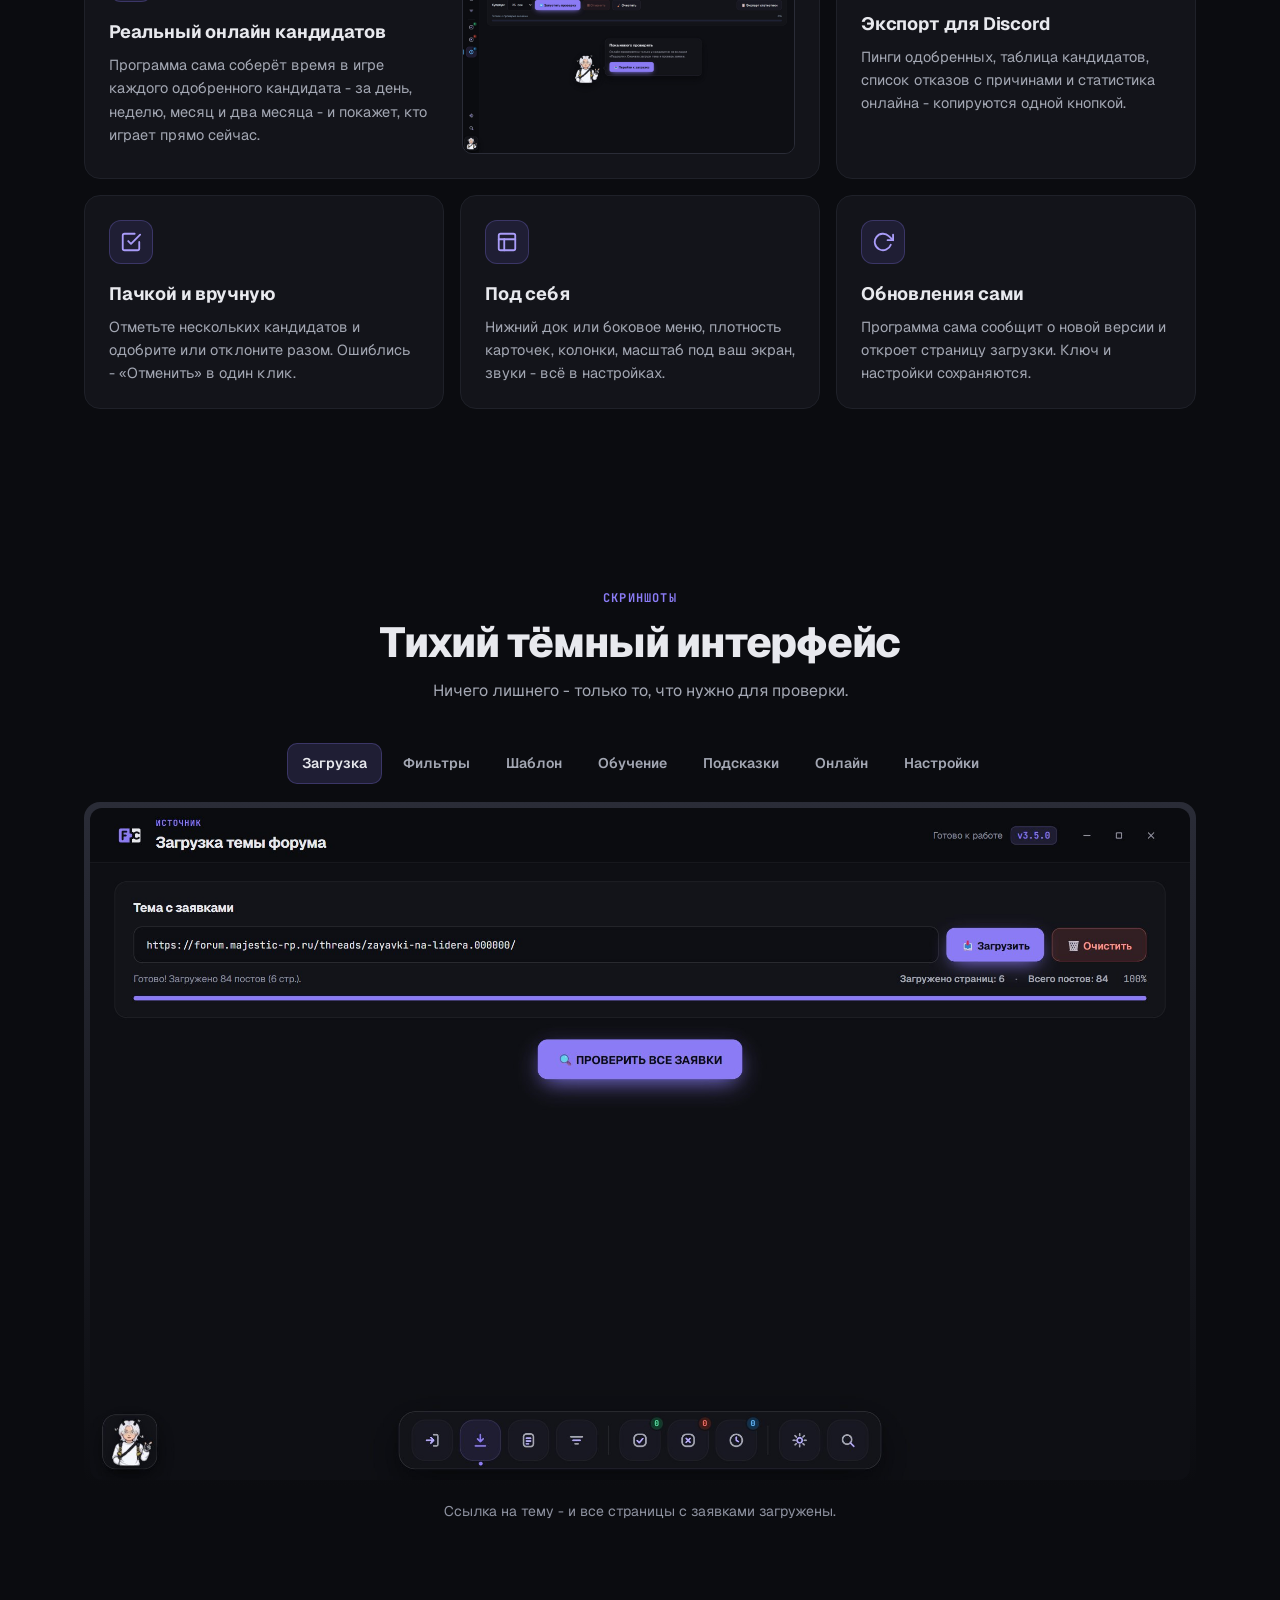
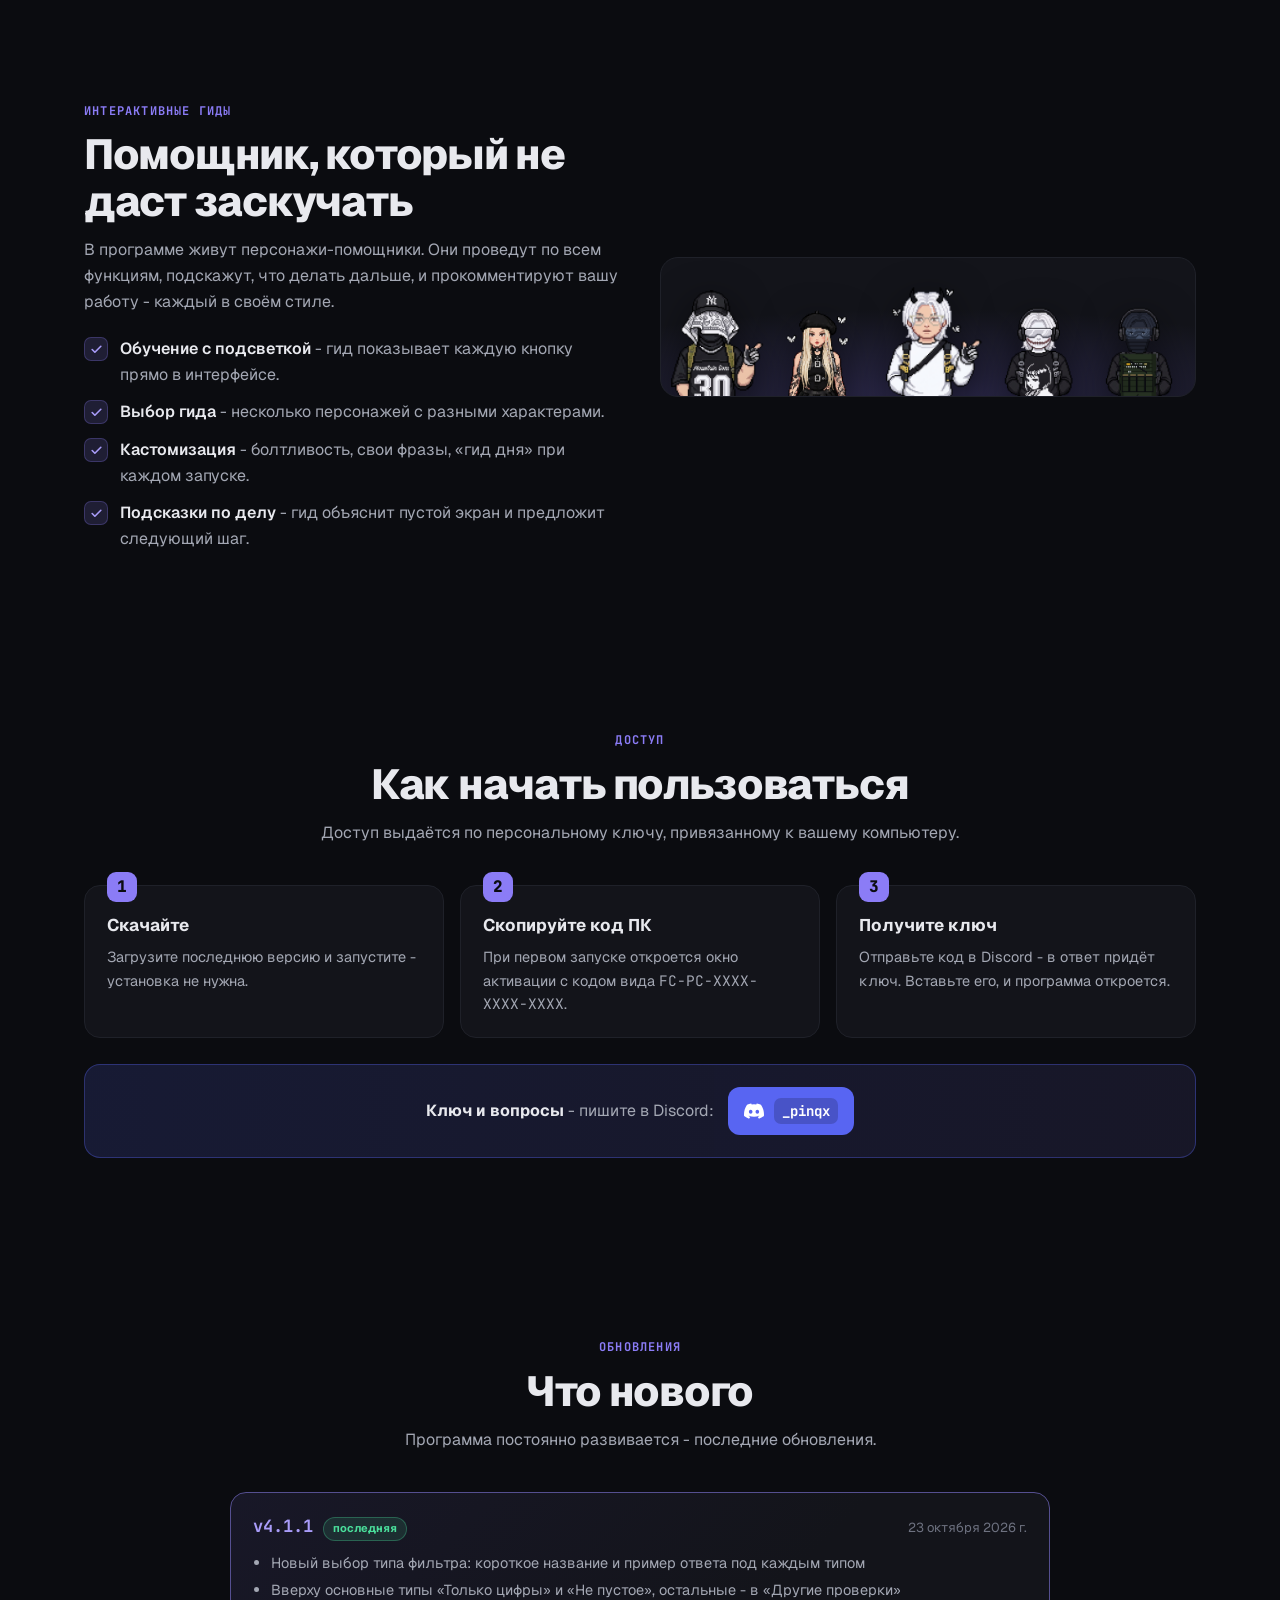
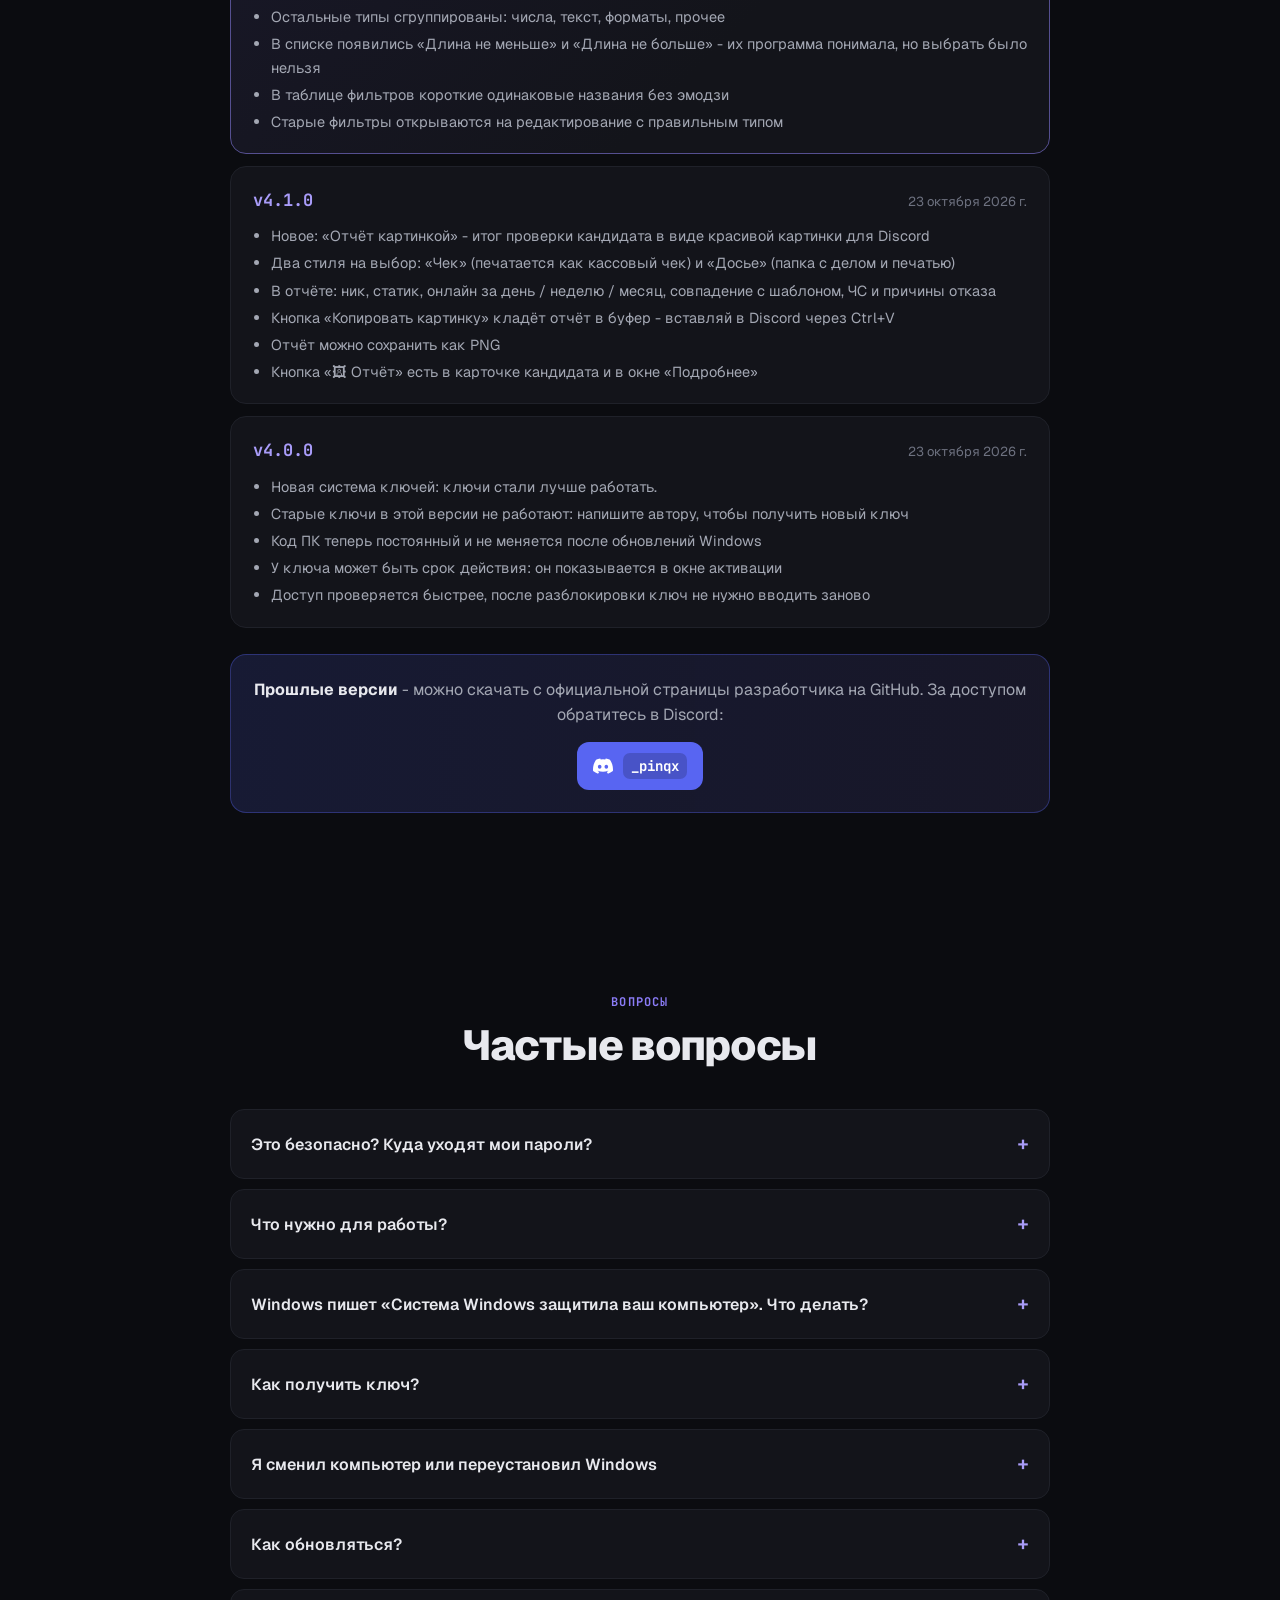
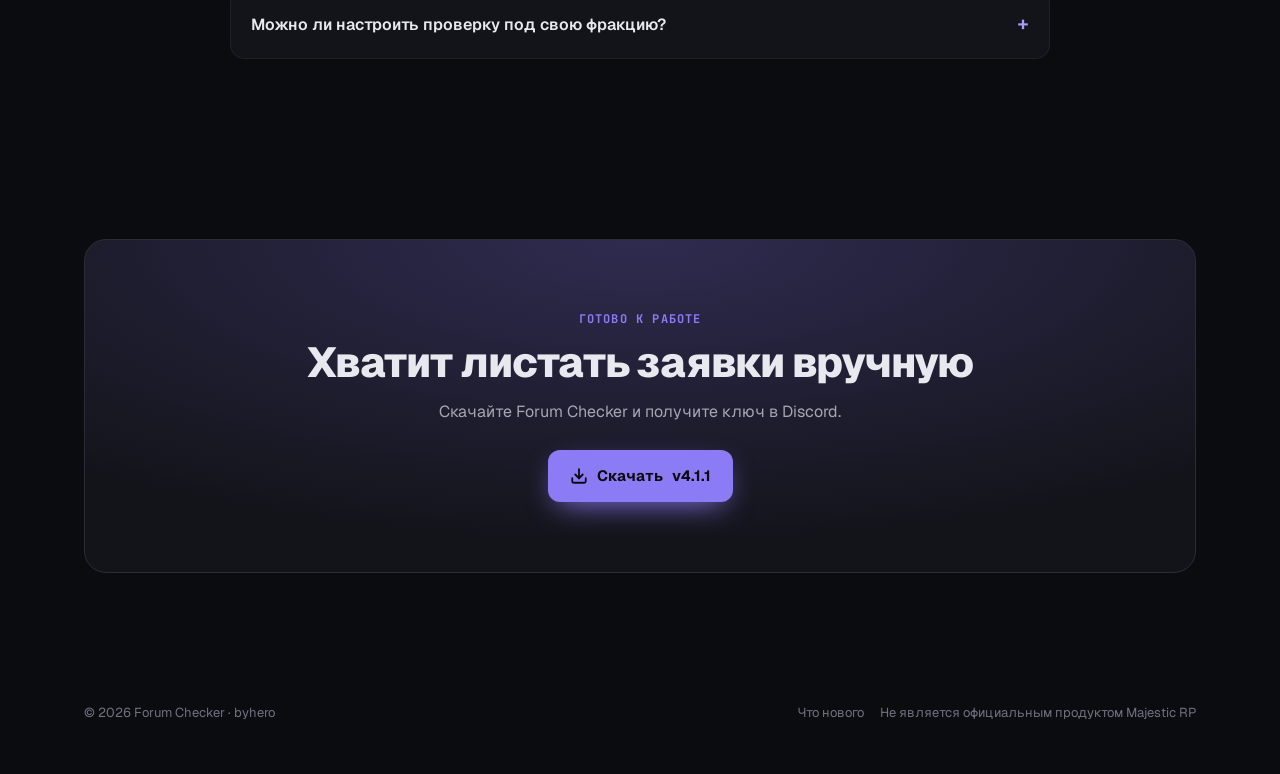
==== commit dcb4b459: "Site: last 3 versions in news, Discord note for old versions, plain hyphens Co-Authored-By: Claude O" ====
--- a/index.html
+++ b/index.html
@@ -97,6 +97,7 @@
     .rel-date { margin-left: auto; font-size: 13px; color: var(--label); }
     .rel ul { margin: 10px 0 0 18px; color: var(--text-2); font-size: 14.5px; display: grid; gap: 4px; }
     .rel p { margin-top: 8px; color: var(--muted); font-size: 14px; }
+    .old-ver { max-width: 820px; margin-left: auto; margin-right: auto; text-align: center; }
     .news-more { text-align: center; margin-top: 16px; }
     .news-more a { color: var(--acc-2); font-size: 14px; font-weight: 600; }
     .news-more a:hover { text-decoration: underline; }
@@ -448,7 +449,13 @@
         <div class="news" id="newsList">
           <div class="rel"><div class="rel-head"><span class="rel-tag js-version">v4.1.1</span><span class="rel-badge">последняя</span></div><p>Загружаем список изменений…</p></div>
         </div>
-        <div class="news-more"><a href="https://github.com/Mihacloude228/forum-checker/releases">Все версии на GitHub →</a></div>
+        <div class="contact old-ver reveal">
+          <span class="contact-txt"><b>Прошлые версии</b> - можно скачать с официальной страницы разработчика на GitHub. За доступом обратитесь в Discord:</span>
+          <button class="ds" title="Скопировать ник">
+            <svg viewBox="0 0 24 24"><path d="M20.32 4.37a19.8 19.8 0 0 0-4.89-1.52.07.07 0 0 0-.08.04c-.21.38-.45.87-.61 1.25a18.27 18.27 0 0 0-5.49 0 12.6 12.6 0 0 0-.62-1.25.08.08 0 0 0-.08-.04 19.74 19.74 0 0 0-4.89 1.52.07.07 0 0 0-.03.03C.53 9.05-.32 13.58.1 18.06a.08.08 0 0 0 .03.06 19.9 19.9 0 0 0 5.99 3.03.08.08 0 0 0 .08-.03c.46-.63.87-1.3 1.23-1.99a.08.08 0 0 0-.04-.11 13.1 13.1 0 0 1-1.87-.89.08.08 0 0 1-.01-.13l.37-.29a.07.07 0 0 1 .08-.01c3.93 1.79 8.18 1.79 12.06 0a.07.07 0 0 1 .08 0l.37.3a.08.08 0 0 1-.01.13 12.3 12.3 0 0 1-1.87.89.08.08 0 0 0-.04.11c.36.7.78 1.36 1.23 1.99a.08.08 0 0 0 .08.03 19.84 19.84 0 0 0 6-3.03.08.08 0 0 0 .03-.06c.5-5.18-.84-9.67-3.55-13.66a.06.06 0 0 0-.03-.03ZM8.02 15.33c-1.18 0-2.16-1.08-2.16-2.42 0-1.33.96-2.42 2.16-2.42 1.21 0 2.18 1.1 2.16 2.42 0 1.34-.96 2.42-2.16 2.42Zm7.97 0c-1.18 0-2.15-1.08-2.15-2.42 0-1.33.95-2.42 2.15-2.42 1.21 0 2.18 1.1 2.16 2.42 0 1.34-.95 2.42-2.16 2.42Z"/></svg>
+            <span class="mono">_pinqx</span>
+          </button>
+        </div>
       </div>
     </section>
 
@@ -496,7 +503,7 @@
   <footer>
     <div class="wrap">
       <span>© <span id="year">2026</span> Forum Checker · byhero</span>
-      <span class="sp"><a href="https://github.com/Mihacloude228/forum-checker/releases">История версий</a></span>
+      <span class="sp"><a href="#news">Что нового</a></span>
       <span>Не является официальным продуктом Majestic RP</span>
     </div>
   </footer>
@@ -554,10 +561,10 @@
       el.textContent = t; el.classList.add('show');
       clearTimeout(toast._t); toast._t = setTimeout(() => el.classList.remove('show'), 2200);
     }
-    document.getElementById('dsBtn').onclick = async () => {
+    document.querySelectorAll('.ds').forEach(b => b.onclick = async () => {
       try { await navigator.clipboard.writeText('_pinqx'); toast('Ник _pinqx скопирован - добавьте его в друзья в Discord'); }
       catch (e) { toast('Ник в Discord: _pinqx'); }
-    };
+    });
 
     // Релизы GitHub: последняя версия, прямая ссылка на exe и блок «Что нового»
     function esc(t) { return String(t).replace(/[&<>"]/g, c => ({ '&': '&amp;', '<': '&lt;', '>': '&gt;', '"': '&quot;' }[c])); }
@@ -568,10 +575,14 @@
       if (lines.length) return `<p>${esc(lines.slice(0, 3).join(' '))}</p>`;
       return '<p>Улучшения и исправления.</p>';
     }
-    fetch('https://api.github.com/repos/Mihacloude228/forum-checker/releases?per_page=6')
-      .then(r => r.ok ? r.json() : null)
-      .then(list => {
-        const rels = (list || []).filter(r => !r.draft && !r.prerelease);
+    // Последняя версия берётся с GitHub, прошлые - из changelog.json на сайте (сами файлы старых версий в архиве)
+    const getJson = (u) => fetch(u, { cache: 'no-cache' }).then(r => r.ok ? r.json() : []).catch(() => []);
+    Promise.all([getJson('https://api.github.com/repos/Mihacloude228/forum-checker/releases?per_page=6'), getJson('changelog.json')])
+      .then(([list, local]) => {
+        const seen = new Set();
+        const rels = [...(list || []).filter(r => !r.draft && !r.prerelease), ...(local || [])]
+          .filter(r => r && r.tag_name && !seen.has(r.tag_name) && seen.add(r.tag_name))
+          .sort((a, b) => { const v = (t) => String(t.tag_name).replace(/^v/i, '').split('.').map(Number); const x = v(a), y = v(b); for (let i = 0; i < 3; i++) if ((y[i] || 0) !== (x[i] || 0)) return (y[i] || 0) - (x[i] || 0); return 0; });
         if (!rels.length) return;
         const rel = rels[0];
         document.querySelectorAll('.js-version').forEach(el => el.textContent = rel.tag_name);
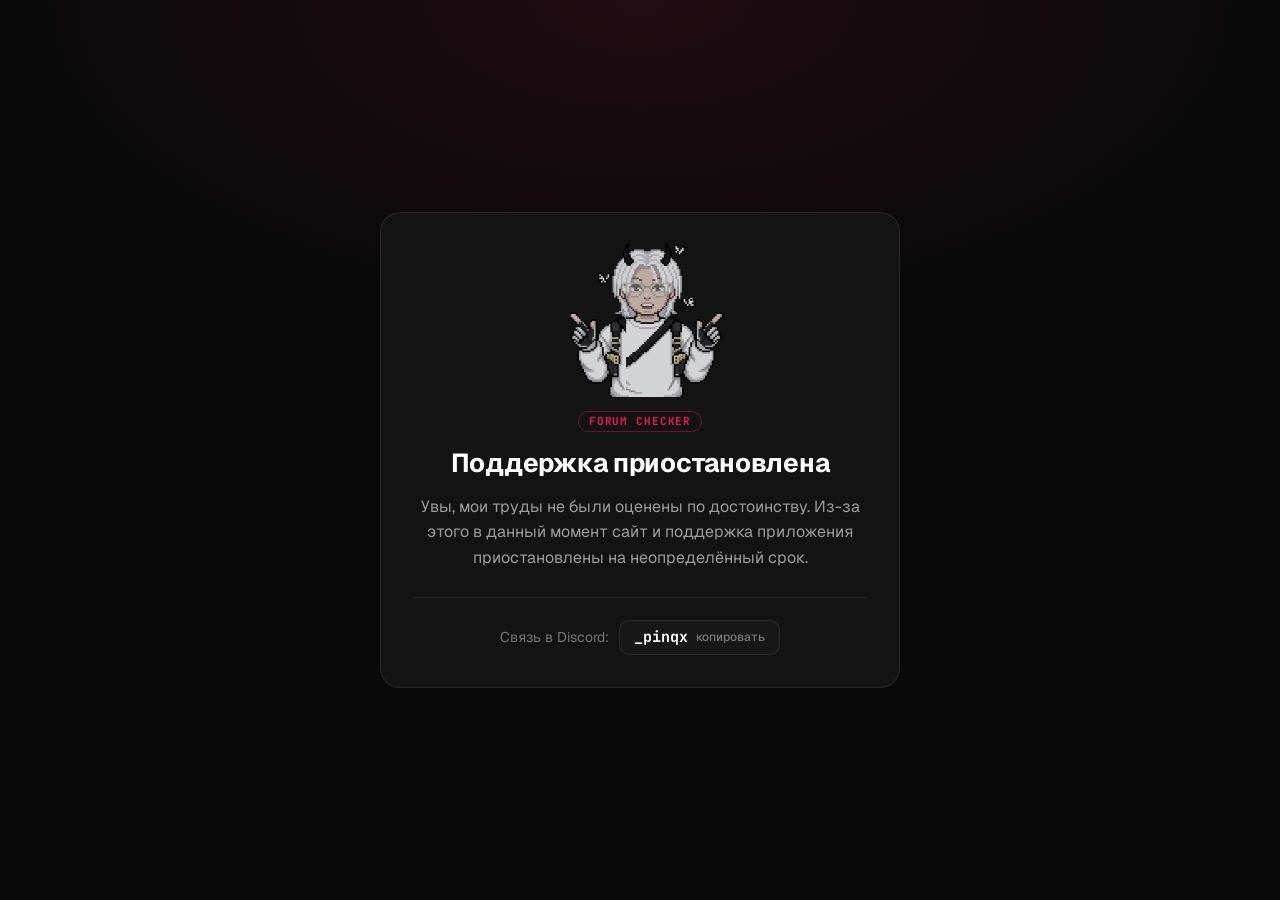
==== commit 3bac080a: "Сайт приостановлен Co-Authored-By: Claude Opus 5.5 <noreply@anthropic.com>" ====
--- a/index.html
+++ b/index.html
@@ -1,660 +1,114 @@
-<!DOCTYPE html>
+<!doctype html>
 <html lang="ru">
 <head>
-  <meta charset="UTF-8">
-  <meta name="viewport" content="width=device-width, initial-scale=1.0">
-  <title>Forum Checker - проверка заявок на лидерку Majestic RP</title>
-  <meta name="description" content="Forum Checker загружает тему с заявками, проверяет их по шаблону, отсеивает ЧС лидеров и считает онлайн кандидатов. Для Windows 10/11.">
-  <meta property="og:title" content="Forum Checker">
-  <meta property="og:description" content="Проверка заявок на лидерку Majestic RP за секунды, а не часы.">
-  <meta property="og:image" content="assets/shots/01-load.jpg">
-  <link rel="icon" href="assets/favicon.png">
-  <link rel="preconnect" href="https://fonts.googleapis.com">
-  <link rel="preconnect" href="https://fonts.gstatic.com" crossorigin>
-  <link href="https://fonts.googleapis.com/css2?family=Geist:wght@400;500;600;700;800&family=JetBrains+Mono:wght@500;700&display=swap" rel="stylesheet">
-  <style>
-    :root {
-      --acc: #8B7CF6;
-      --acc-2: #a99cf9;
-      --acc-soft: color-mix(in srgb, #8B7CF6 14%, #0E0F14);
-      --acc-ring: color-mix(in srgb, #8B7CF6 26%, transparent);
-      --bg: #0B0C10;
-      --bg-2: #0E0F14;
-      --card: #13141A;
-      --raised: #171821;
-      --line: #1F2129;
-      --line-2: #2A2C37;
-      --text: #E8E9EE;
-      --text-2: #A3A7B3;
-      --muted: #8E92A0;
-      --label: #6E7280;
-      --ok: #4ADE9B;
-      --info: #5BB8FF;
-      --warn: #FFB454;
-      --bad: #FF6B5E;
-      --sans: 'Geist', system-ui, -apple-system, 'Segoe UI', sans-serif;
-      --mono: 'JetBrains Mono', Consolas, monospace;
-      --wrap: 1160px;
-    }
-    * { box-sizing: border-box; margin: 0; padding: 0; }
-    html { scroll-behavior: smooth; }
-    body { font-family: var(--sans); background: var(--bg); color: var(--text); font-size: 16px; line-height: 1.6; -webkit-font-smoothing: antialiased; overflow-x: hidden; }
-    a { color: inherit; text-decoration: none; }
-    img { display: block; max-width: 100%; height: auto; }
-    button { font: inherit; color: inherit; border: 0; background: none; cursor: pointer; }
-    .wrap { max-width: var(--wrap); margin: 0 auto; padding: 0 24px; }
-    .mono { font-family: var(--mono); }
-
-    /* фон */
-    .glow { position: absolute; inset: 0 0 auto 0; height: 900px; pointer-events: none; overflow: hidden; z-index: 0; }
-    .glow::before { content: ''; position: absolute; left: 50%; top: -380px; width: 1200px; height: 800px; transform: translateX(-50%); background: radial-gradient(closest-side, rgba(139, 124, 246, 0.28), transparent 70%); }
-    .grid-bg { position: absolute; inset: 0; background-image: linear-gradient(rgba(255,255,255,0.025) 1px, transparent 1px), linear-gradient(90deg, rgba(255,255,255,0.025) 1px, transparent 1px); background-size: 56px 56px; mask-image: radial-gradient(ellipse at 50% 0%, #000 30%, transparent 75%); }
-
-    /* навигация */
-    header.nav { position: sticky; top: 0; z-index: 50; background: rgba(11, 12, 16, 0.72); backdrop-filter: blur(14px); border-bottom: 1px solid rgba(255,255,255,0.05); }
-    .nav .wrap { display: flex; align-items: center; gap: 14px; height: 64px; }
-    .brand { display: flex; align-items: center; gap: 10px; font-weight: 700; letter-spacing: -0.01em; }
-    .brand img { width: 30px; height: 30px; border-radius: 8px; }
-    .nav-links { margin-left: auto; display: flex; gap: 6px; }
-    .nav-links a { padding: 8px 12px; border-radius: 9px; font-size: 14px; color: var(--text-2); transition: 120ms; }
-    .nav-links a:hover { color: var(--text); background: rgba(255,255,255,0.05); }
-    .nav-cta { padding: 8px 14px !important; background: var(--acc); color: #0B0C10 !important; font-weight: 700; }
-    .nav-cta:hover { filter: brightness(1.08); background: var(--acc) !important; }
-
-    /* кнопки */
-    .btn { display: inline-flex; align-items: center; justify-content: center; gap: 9px; padding: 14px 22px; border-radius: 12px; font-weight: 700; font-size: 15px; transition: transform 140ms ease, filter 140ms ease, background 140ms ease, border-color 140ms ease; }
-    .btn:active { transform: scale(0.98); }
-    .btn svg { width: 18px; height: 18px; flex: none; }
-    .btn-primary { background: var(--acc); color: #0B0C10; box-shadow: 0 10px 30px -10px var(--acc); }
-    .btn-primary:hover { filter: brightness(1.08); transform: translateY(-1px); }
-    .btn-ghost { border: 1px solid var(--line-2); background: rgba(255,255,255,0.02); }
-    .btn-ghost:hover { border-color: #3A3D4B; background: rgba(255,255,255,0.05); }
-
-    /* главный экран */
-    .hero { position: relative; padding: 76px 0 40px; text-align: center; }
-    .hero .wrap { position: relative; z-index: 1; }
-    .pill { display: inline-flex; align-items: center; gap: 8px; padding: 6px 13px; border-radius: 999px; border: 1px solid var(--line-2); background: rgba(255,255,255,0.03); font-size: 13px; color: var(--text-2); }
-    .pill b { color: var(--acc-2); font-family: var(--mono); font-weight: 700; }
-    .dot { width: 7px; height: 7px; border-radius: 50%; background: var(--ok); box-shadow: 0 0 0 3px rgba(74, 222, 155, 0.18); }
-    h1 { font-size: clamp(36px, 6vw, 64px); line-height: 1.05; letter-spacing: -0.035em; font-weight: 800; margin: 22px auto 18px; max-width: 900px; }
-    h1 .grad { background: linear-gradient(90deg, #c4b5fd, var(--acc) 55%, #7dd3fc); -webkit-background-clip: text; background-clip: text; color: transparent; }
-    .lead { font-size: clamp(16px, 2vw, 19px); color: var(--text-2); max-width: 680px; margin: 0 auto; }
-    .hero-cta { display: flex; gap: 12px; justify-content: center; flex-wrap: wrap; margin-top: 30px; }
-    .hero-meta { margin-top: 14px; font-size: 13px; color: var(--label); }
-    .hero-shot { position: relative; margin: 56px auto 0; max-width: 1080px; border-radius: 16px; padding: 6px; background: linear-gradient(180deg, rgba(139,124,246,0.45), rgba(139,124,246,0.05) 60%); box-shadow: 0 40px 120px -30px rgba(139, 124, 246, 0.45), 0 30px 60px rgba(0,0,0,0.6); }
-    .hero-shot img, .hero-video { border-radius: 12px; width: 100%; height: auto; display: block; aspect-ratio: 1280 / 760; background: #0E0F14; }
-    .video-badge { position: absolute; top: 18px; right: 18px; display: inline-flex; align-items: center; gap: 7px; padding: 5px 11px; border-radius: 999px; background: rgba(11, 12, 16, 0.78); border: 1px solid var(--line-2); font-size: 12px; color: var(--text-2); backdrop-filter: blur(6px); }
-    .rec { width: 7px; height: 7px; border-radius: 50%; background: var(--bad); animation: blink 1.6s ease-in-out infinite; }
-    @keyframes blink { 50% { opacity: 0.3; } }
-
-    /* что нового */
-    .news { max-width: 820px; margin: 40px auto 0; display: grid; gap: 12px; }
-    .rel { padding: 20px 22px; border-radius: 16px; background: var(--card); border: 1px solid var(--line); }
-    .rel.latest { border-color: color-mix(in srgb, var(--acc) 50%, var(--line)); background: linear-gradient(135deg, rgba(139,124,246,0.10), var(--card) 60%); }
-    .rel-head { display: flex; align-items: baseline; gap: 10px; flex-wrap: wrap; }
-    .rel-tag { font-family: var(--mono); font-weight: 700; font-size: 17px; color: var(--acc-2); }
-    .rel-badge { font-size: 11px; font-weight: 700; padding: 2px 9px; border-radius: 999px; background: rgba(74, 222, 155, 0.12); color: var(--ok); border: 1px solid rgba(74, 222, 155, 0.3); }
-    .rel-date { margin-left: auto; font-size: 13px; color: var(--label); }
-    .rel ul { margin: 10px 0 0 18px; color: var(--text-2); font-size: 14.5px; display: grid; gap: 4px; }
-    .rel p { margin-top: 8px; color: var(--muted); font-size: 14px; }
-    .old-ver { max-width: 820px; margin-left: auto; margin-right: auto; text-align: center; }
-    .news-more { text-align: center; margin-top: 16px; }
-    .news-more a { color: var(--acc-2); font-size: 14px; font-weight: 600; }
-    .news-more a:hover { text-decoration: underline; }
-
-    /* цифры */
-    .stats { display: grid; grid-template-columns: repeat(4, minmax(0, 1fr)); gap: 14px; margin: 54px auto 0; max-width: 960px; }
-    .stat { padding: 18px; border-radius: 14px; background: var(--card); border: 1px solid var(--line); text-align: center; }
-    .stat-num { font-family: var(--mono); font-size: 26px; font-weight: 700; color: var(--acc-2); }
-    .stat-lbl { font-size: 13px; color: var(--muted); }
-
-    /* секции */
-    section { position: relative; padding: 90px 0; }
-    .overline { font-family: var(--mono); font-size: 12px; font-weight: 700; letter-spacing: 0.1em; color: var(--acc); }
-    h2 { font-size: clamp(28px, 4vw, 42px); line-height: 1.12; letter-spacing: -0.03em; font-weight: 800; margin: 10px 0 12px; }
-    .sub { color: var(--text-2); max-width: 640px; }
-    .center { text-align: center; }
-    .center .sub { margin: 0 auto; }
-
-    /* возможности */
-    .features { display: grid; grid-template-columns: repeat(3, minmax(0, 1fr)); gap: 16px; margin-top: 42px; }
-    .feat { padding: 24px; border-radius: 16px; background: var(--card); border: 1px solid var(--line); transition: border-color 160ms ease, transform 160ms ease; }
-    .feat:hover { border-color: color-mix(in srgb, var(--acc) 45%, var(--line)); transform: translateY(-2px); }
-    .feat-ico { width: 44px; height: 44px; border-radius: 12px; display: flex; align-items: center; justify-content: center; background: var(--acc-soft); border: 1px solid var(--acc-ring); color: var(--acc-2); margin-bottom: 16px; }
-    .feat-ico svg { width: 22px; height: 22px; fill: none; stroke: currentColor; stroke-width: 2; stroke-linecap: round; stroke-linejoin: round; }
-    .feat h3 { font-size: 18px; letter-spacing: -0.01em; margin-bottom: 6px; }
-    .feat p { font-size: 14.5px; color: var(--text-2); }
-    .feat.wide { grid-column: span 2; display: grid; grid-template-columns: 1fr 1fr; gap: 20px; align-items: center; }
-    .feat.wide img { border-radius: 10px; border: 1px solid var(--line-2); }
-
-    /* скриншоты */
-    .gallery { margin-top: 40px; }
-    .tabs { display: flex; gap: 6px; justify-content: center; flex-wrap: wrap; margin-bottom: 18px; }
-    .tab { padding: 8px 14px; border-radius: 10px; font-size: 14px; font-weight: 600; color: var(--text-2); border: 1px solid transparent; }
-    .tab:hover { color: var(--text); background: rgba(255,255,255,0.04); }
-    .tab.active { color: var(--text); background: var(--acc-soft); border-color: var(--acc-ring); }
-    .viewer { position: relative; border-radius: 16px; padding: 6px; background: linear-gradient(180deg, var(--line-2), transparent); }
-    .viewer img { width: 100%; border-radius: 12px; cursor: zoom-in; transition: opacity 200ms ease; }
-    .caption { text-align: center; color: var(--muted); font-size: 14px; margin-top: 14px; min-height: 22px; }
-
-    /* гиды */
-    .guides { display: grid; grid-template-columns: 1fr 1fr; gap: 40px; align-items: center; }
-    .guide-row { display: flex; justify-content: center; align-items: flex-end; gap: 6px; padding: 28px 18px 0; border-radius: 18px; background: radial-gradient(120% 90% at 50% 100%, rgba(139,124,246,0.25), var(--card) 70%); border: 1px solid var(--line); overflow: hidden; }
-    .guide-row img { width: 19%; filter: drop-shadow(0 10px 18px rgba(0,0,0,0.5)); animation: float 4s ease-in-out infinite; }
-    .guide-row img:nth-child(2) { animation-delay: -0.8s; }
-    .guide-row img:nth-child(3) { animation-delay: -1.6s; width: 23%; }
-    .guide-row img:nth-child(4) { animation-delay: -2.4s; }
-    .guide-row img:nth-child(5) { animation-delay: -3.2s; }
-    @keyframes float { 50% { transform: translateY(-8px); } }
-    .checks { list-style: none; margin-top: 22px; display: grid; gap: 12px; }
-    .checks li { display: flex; gap: 12px; color: var(--text-2); }
-    .checks li::before { content: ''; flex: none; width: 22px; height: 22px; margin-top: 1px; border-radius: 7px; background: var(--acc-soft) url("data:image/svg+xml,%3Csvg xmlns='http://www.w3.org/2000/svg' viewBox='0 0 24 24' fill='none' stroke='%23a99cf9' stroke-width='3' stroke-linecap='round' stroke-linejoin='round'%3E%3Cpolyline points='20 6 9 17 4 12'/%3E%3C/svg%3E") center / 13px no-repeat; border: 1px solid var(--acc-ring); }
-    .checks b { color: var(--text); font-weight: 600; }
-
-    /* доступ */
-    .steps { display: grid; grid-template-columns: repeat(3, minmax(0, 1fr)); gap: 16px; margin-top: 40px; counter-reset: s; }
-    .step { position: relative; padding: 26px 22px 22px; border-radius: 16px; background: var(--card); border: 1px solid var(--line); }
-    .step::before { counter-increment: s; content: counter(s); position: absolute; top: -14px; left: 22px; width: 30px; height: 30px; border-radius: 9px; background: var(--acc); color: #0B0C10; font-weight: 800; font-family: var(--mono); display: flex; align-items: center; justify-content: center; }
-    .step h3 { font-size: 17px; margin-bottom: 6px; }
-    .step p { font-size: 14.5px; color: var(--text-2); }
-    .contact { margin-top: 26px; display: flex; align-items: center; justify-content: center; gap: 14px; flex-wrap: wrap; padding: 22px; border-radius: 16px; background: linear-gradient(90deg, rgba(88, 101, 242, 0.16), rgba(139,124,246,0.10)); border: 1px solid rgba(88, 101, 242, 0.35); }
-    .contact-txt { color: var(--text-2); }
-    .contact-txt b { color: var(--text); }
-    .ds { display: inline-flex; align-items: center; gap: 10px; padding: 11px 16px; border-radius: 12px; background: #5865F2; color: #fff; font-weight: 700; }
-    .ds:hover { filter: brightness(1.08); }
-    .ds svg { width: 20px; height: 20px; fill: currentColor; }
-    .ds .mono { background: rgba(0,0,0,0.18); padding: 2px 8px; border-radius: 7px; font-size: 14px; }
-
-    /* FAQ */
-    .faq { max-width: 820px; margin: 40px auto 0; display: grid; gap: 10px; }
-    details { border-radius: 14px; background: var(--card); border: 1px solid var(--line); transition: border-color 140ms ease; }
-    details[open] { border-color: var(--line-2); }
-    summary { list-style: none; cursor: pointer; padding: 18px 20px; font-weight: 600; display: flex; align-items: center; gap: 12px; }
-    summary::-webkit-details-marker { display: none; }
-    summary::after { content: '+'; margin-left: auto; font-family: var(--mono); font-size: 20px; color: var(--acc-2); transition: transform 160ms ease; }
-    details[open] summary::after { transform: rotate(45deg); }
-    details p { padding: 0 20px 18px; color: var(--text-2); font-size: 15px; }
-
-    /* финал */
-    .final { text-align: center; padding: 70px 24px; border-radius: 22px; background: radial-gradient(120% 140% at 50% 0%, rgba(139,124,246,0.28), var(--card) 65%); border: 1px solid var(--line-2); }
-    footer { padding: 40px 0 50px; color: var(--label); font-size: 13px; }
-    footer .wrap { display: flex; gap: 16px; align-items: center; flex-wrap: wrap; }
-    footer a:hover { color: var(--text); }
-    footer .sp { margin-left: auto; }
-
-    /* просмотр скриншота */
-    .lightbox { position: fixed; inset: 0; z-index: 100; background: rgba(5, 6, 10, 0.88); display: none; align-items: center; justify-content: center; padding: 24px; cursor: zoom-out; }
-    .lightbox.open { display: flex; }
-    .lightbox img { max-height: 92vh; border-radius: 12px; box-shadow: 0 30px 80px rgba(0,0,0,0.6); }
-    .toast { position: fixed; left: 50%; bottom: 28px; transform: translate(-50%, 20px); opacity: 0; padding: 12px 18px; border-radius: 12px; background: var(--card); border: 1px solid var(--acc); font-size: 14px; transition: 220ms ease; z-index: 120; pointer-events: none; }
-    .toast.show { opacity: 1; transform: translate(-50%, 0); }
-
-    /* появление при прокрутке */
-    .reveal { opacity: 0; transform: translateY(18px); transition: opacity 600ms ease, transform 600ms cubic-bezier(.2, .8, .2, 1); }
-    .reveal.in { opacity: 1; transform: none; }
-    @media (prefers-reduced-motion: reduce) { .reveal { opacity: 1; transform: none; transition: none; } .guide-row img { animation: none; } }
-
-    @media (max-width: 900px) {
-      .features { grid-template-columns: 1fr 1fr; }
-      .feat.wide { grid-column: span 2; grid-template-columns: 1fr; }
-      .guides { grid-template-columns: 1fr; }
-      .stats { grid-template-columns: 1fr 1fr; }
-      .nav-links a:not(.nav-cta) { display: none; }
-    }
-    @media (max-width: 620px) {
-      .wrap { padding: 0 16px; }
-      section { padding: 64px 0; }
-      .features, .steps { grid-template-columns: 1fr; }
-      .feat.wide { grid-column: auto; }
-      .hero { padding-top: 52px; }
-      .btn { width: 100%; }
-      .contact { flex-direction: column; text-align: center; }
-      footer .sp { margin-left: 0; }
-    }
-      /* живая демка */
-    .try-steps { list-style: none; display: flex; flex-wrap: wrap; justify-content: center; gap: 8px; margin: 26px auto 22px; padding: 0; }
-    .try-steps li { display: flex; align-items: center; gap: 9px; padding: 8px 14px 8px 8px; border-radius: 999px; background: var(--card); border: 1px solid var(--line); font-size: 14px; color: var(--text-2); }
-    .try-steps b { width: 24px; height: 24px; border-radius: 50%; display: grid; place-items: center; background: var(--acc-soft); border: 1px solid var(--acc-ring); color: var(--acc-2); font: 700 12px/1 var(--mono); }
-    .try-frame { border-radius: 16px; overflow: hidden; border: 1px solid var(--line-2); background: #0E0F14; box-shadow: 0 40px 100px -30px rgba(0, 0, 0, 0.9), 0 0 0 1px rgba(139, 124, 246, 0.08); }
-    .try-bar { display: flex; align-items: center; gap: 7px; height: 38px; padding: 0 14px; background: var(--card); border-bottom: 1px solid var(--line); font-size: 13px; color: var(--muted); }
-    .try-bar i { width: 10px; height: 10px; border-radius: 50%; background: #2A2C37; }
-    .try-bar span { margin-left: 8px; font-family: var(--mono); font-size: 12px; }
-    .try-bar a { margin-left: auto; color: var(--acc-2); font-weight: 600; }
-    .try-view { position: relative; width: 100%; aspect-ratio: 1280 / 800; overflow: hidden; background: radial-gradient(500px 300px at 50% 45%, rgba(139, 124, 246, 0.14), transparent 70%), #0E0F14; }
-    .try-view iframe { position: absolute; left: 0; top: 0; width: 1280px; height: 800px; border: 0; transform-origin: 0 0; }
-    .try-start { position: absolute; inset: 0; display: flex; flex-direction: column; align-items: center; justify-content: center; gap: 12px; border: 0; background: none; color: var(--text); font: 700 20px/1.2 var(--sans); cursor: pointer; }
-    .try-start small { font-size: 13px; font-weight: 500; color: var(--muted); }
-    .try-play { width: 76px; height: 76px; border-radius: 50%; display: grid; place-items: center; background: var(--acc); color: #0B0C10; box-shadow: 0 16px 40px -10px var(--acc); transition: transform 160ms cubic-bezier(.3, 1.6, .5, 1); }
-    .try-play svg { width: 30px; height: 30px; fill: currentColor; margin-left: 4px; }
-    .try-start:hover .try-play { transform: scale(1.07); }
-    .try-frame:fullscreen { border-radius: 0; display: flex; flex-direction: column; }
-    .try-frame:fullscreen .try-view { flex: 1; aspect-ratio: auto; }
-    .try-mobile { display: none; margin-top: 14px; text-align: center; color: var(--muted); font-size: 14px; }
-    .try-mobile a { color: var(--acc-2); }
-    @media (max-width: 760px) {
-      .try-mobile { display: block; }
-      .try-bar a { display: none; }
-    }
-
-  </style>
-  <link rel="stylesheet" href="extras.css">
-  <link rel="stylesheet" href="support.css">
+<meta charset="utf-8">
+<meta name="viewport" content="width=device-width, initial-scale=1">
+<title>Forum Checker</title>
+<meta name="description" content="Сайт и поддержка Forum Checker приостановлены.">
+<meta name="robots" content="noindex">
+<link rel="icon" href="favicon.png">
+<link rel="preconnect" href="https://fonts.googleapis.com">
+<link rel="preconnect" href="https://fonts.gstatic.com" crossorigin>
+<link href="https://fonts.googleapis.com/css2?family=Geist:wght@400;500;600;700&family=JetBrains+Mono:wght@500;700&display=swap" rel="stylesheet">
+<style>
+  :root {
+    --acc: #E81C5A;
+    --bg: #0A0A0A;
+    --card: #131313;
+    --line: rgba(255, 255, 255, 0.08);
+    --text: #FFFFFF;
+    --muted: rgba(255, 255, 255, 0.58);
+    --label: rgba(255, 255, 255, 0.42);
+  }
+  * { box-sizing: border-box; }
+  html, body { margin: 0; min-height: 100%; }
+  body {
+    min-height: 100vh;
+    display: grid;
+    place-items: center;
+    padding: 32px 16px;
+    background:
+      radial-gradient(ellipse 70% 50% at 50% 0%, color-mix(in srgb, var(--acc) 10%, transparent), transparent 70%),
+      var(--bg);
+    color: var(--text);
+    font-family: "Geist", system-ui, sans-serif;
+  }
+  .card {
+    width: 100%;
+    max-width: 520px;
+    padding: 36px 32px 32px;
+    background: var(--card);
+    border: 1px solid var(--line);
+    border-radius: 20px;
+    text-align: center;
+  }
+  .mascot {
+    width: 180px;
+    height: auto;
+    margin: -8px auto 12px;
+    display: block;
+    filter: grayscale(0.55) brightness(0.85);
+    animation: sway 4.5s ease-in-out infinite;
+  }
+  @keyframes sway { 0%, 100% { transform: translateY(0) rotate(-1deg); } 50% { transform: translateY(4px) rotate(1deg); } }
+  .tag {
+    display: inline-block;
+    margin-bottom: 14px;
+    padding: 4px 10px;
+    border-radius: 999px;
+    border: 1px solid color-mix(in srgb, var(--acc) 40%, transparent);
+    color: var(--acc);
+    font: 700 11px/1 "JetBrains Mono", monospace;
+    letter-spacing: 0.08em;
+    text-transform: uppercase;
+  }
+  h1 { margin: 0 0 14px; font-size: 26px; font-weight: 700; letter-spacing: -0.01em; }
+  p { margin: 0 0 26px; color: var(--muted); font-size: 16px; line-height: 1.6; text-wrap: pretty; }
+  .contact {
+    display: flex;
+    align-items: center;
+    justify-content: center;
+    gap: 10px;
+    flex-wrap: wrap;
+    padding-top: 22px;
+    border-top: 1px solid var(--line);
+  }
+  .contact span { color: var(--label); font-size: 14px; }
+  button {
+    display: inline-flex;
+    align-items: center;
+    gap: 8px;
+    padding: 9px 14px;
+    border-radius: 10px;
+    border: 1px solid var(--line);
+    background: #181818;
+    color: var(--text);
+    font: 700 15px/1 "JetBrains Mono", monospace;
+    cursor: pointer;
+    transition: border-color .15s, background .15s;
+  }
+  button:hover { border-color: color-mix(in srgb, var(--acc) 50%, transparent); background: #1d1d1d; }
+  button small { color: var(--label); font: 500 12px/1 "Geist", sans-serif; }
+  @media (prefers-reduced-motion: reduce) { .mascot { animation: none; } }
+</style>
 </head>
 <body>
-
-  <header class="nav">
-    <div class="wrap">
-      <a class="brand" href="#top"><img src="assets/logo.png" alt=""><span>Forum Checker</span></a>
-      <nav class="nav-links">
-        <a href="#features">Возможности</a>
-        <a href="#try">Попробовать</a>
-        <a href="#screens">Скриншоты</a>
-        <a href="#access">Доступ</a>
-        <a href="#news">Обновления</a>
-        <a href="#faq">Вопросы</a>
-        <a class="nav-cta js-download" href="https://github.com/Mihacloude228/forum-checker/releases/latest">Скачать</a>
-      </nav>
+  <main class="card">
+    <img class="mascot" src="mascot.png" alt="">
+    <div class="tag">Forum Checker</div>
+    <h1>Поддержка приостановлена</h1>
+    <p>Увы, мои труды не были оценены по достоинству. Из-за этого в данный момент сайт и поддержка приложения приостановлены на неопределённый срок.</p>
+    <div class="contact">
+      <span>Связь в Discord:</span>
+      <button id="ds" type="button" title="Скопировать">_pinqx <small id="dsHint">копировать</small></button>
     </div>
-  </header>
-
-  <main id="top">
-    <!-- ── ГЛАВНЫЙ ЭКРАН ── -->
-    <div class="hero">
-      <div class="glow"><div class="grid-bg"></div></div>
-      <div class="wrap">
-        <span class="pill"><span class="dot"></span>Majestic RP · заявки на лидерку · <b class="js-version">v4.1.1</b></span>
-        <h1>Проверка заявок<br><span class="grad">за секунды, а не часы</span></h1>
-        <p class="lead">Forum Checker сам загружает тему с заявками, проверяет каждую по вашему шаблону, отсеивает ЧС лидеров и считает реальный онлайн кандидатов.</p>
-        <div class="hero-cta">
-          <a class="btn btn-primary js-download" href="https://github.com/Mihacloude228/forum-checker/releases/latest">
-            <svg viewBox="0 0 24 24" fill="none" stroke="currentColor" stroke-width="2.4" stroke-linecap="round" stroke-linejoin="round"><path d="M21 15v4a2 2 0 0 1-2 2H5a2 2 0 0 1-2-2v-4"/><polyline points="7 10 12 15 17 10"/><line x1="12" y1="15" x2="12" y2="3"/></svg>
-            Скачать <span class="js-version">v4.1.1</span>
-          </a>
-          <a class="btn btn-ghost" href="#access">Как получить доступ</a>
-        </div>
-        <div class="hero-meta">Windows 10 / 11 · одна программа, без установки · обновления бесплатно</div>
-        <div class="hero-shot reveal">
-          <video class="hero-video" poster="assets/demo-poster.jpg" autoplay muted loop playsinline preload="metadata" aria-label="Демо: загрузка темы, проверка заявок и онлайн кандидатов">
-            <source src="assets/demo.mp4" type="video/mp4">
-            <source src="assets/demo.webm" type="video/webm">
-          </video>
-          <span class="video-badge"><span class="rec"></span>демо · 1 мин</span>
-        </div>
-
-        <div class="stats">
-          <div class="stat reveal"><div class="stat-num">1 клик</div><div class="stat-lbl">вся тема с заявками</div></div>
-          <div class="stat reveal"><div class="stat-num">&lt; 1 сек</div><div class="stat-lbl">проверка по шаблону</div></div>
-          <div class="stat reveal"><div class="stat-num">2 мес.</div><div class="stat-lbl">история онлайна</div></div>
-          <div class="stat reveal"><div class="stat-num">5</div><div class="stat-lbl">интерактивных гидов</div></div>
-        </div>
-      </div>
-    </div>
-
-    <!-- ── ВОЗМОЖНОСТИ ── -->
-    <section id="try">
-      <div class="wrap">
-        <div class="center reveal">
-          <div class="overline">ЖИВАЯ ДЕМКА</div>
-          <h2>Попробуйте прямо здесь</h2>
-          <p class="sub">Это настоящий интерфейс программы на выдуманных данных. Ссылка на тему уже вставлена, входить никуда не нужно: жмите кнопки и смотрите, как Forum Checker разбирает заявки.</p>
-        </div>
-        <ol class="try-steps reveal">
-          <li><b>1</b>Загрузка → «Загрузить ВСЕ»</li>
-          <li><b>2</b>«Проверить все заявки»</li>
-          <li><b>3</b>Смотрите «Подошли» и «Не подошли»</li>
-          <li><b>4</b>Онлайн → «Запустить проверку»</li>
-        </ol>
-        <div class="try-frame reveal" id="tryFrame">
-          <div class="try-bar"><i></i><i></i><i></i><span>Forum Checker · демо</span><a href="demo/index.html" target="_blank" rel="noopener">Открыть на весь экран ↗</a></div>
-          <div class="try-view" id="tryView">
-            <button class="try-start" id="tryStart" type="button">
-              <span class="try-play"><svg viewBox="0 0 24 24"><path d="M8 5.5v13l10.5-6.5z"/></svg></span>
-              <span>Запустить демо</span>
-              <small>Всё работает в браузере, никакие данные никуда не отправляются</small>
-            </button>
-          </div>
-        </div>
-        <p class="try-mobile">Демо рассчитано на экран компьютера. На телефоне его можно <a href="demo/index.html" target="_blank" rel="noopener">открыть отдельно</a>, но удобнее посмотреть с ПК.</p>
-      </div>
-    </section>
-
-    <section id="features">
-      <div class="wrap">
-        <div class="center reveal">
-          <div class="overline">ВОЗМОЖНОСТИ</div>
-          <h2>Всё, что раньше делалось руками</h2>
-          <p class="sub">От ссылки на тему до готового списка для обзвона - в одном окне.</p>
-        </div>
-        <div class="features">
-          <div class="feat reveal">
-            <div class="feat-ico"><svg viewBox="0 0 24 24"><path d="M21 15v4a2 2 0 0 1-2 2H5a2 2 0 0 1-2-2v-4"/><polyline points="7 10 12 15 17 10"/><line x1="12" y1="15" x2="12" y2="3"/></svg></div>
-            <h3>Вся тема за раз</h3>
-            <p>Вставьте ссылку - программа сама пройдёт все страницы темы с заявками. Можно догружать новые страницы по одной.</p>
-          </div>
-          <div class="feat reveal">
-            <div class="feat-ico"><svg viewBox="0 0 24 24"><polygon points="22 3 2 3 10 12.46 10 19 14 21 14 12.46 22 3"/></svg></div>
-            <h3>Проверка по шаблону</h3>
-            <p>Возраст, Static ID, Discord, обязательные пункты, запрещённые слова - настраиваете свои правила или берёте готовый пресет.</p>
-          </div>
-          <div class="feat reveal">
-            <div class="feat-ico"><svg viewBox="0 0 24 24"><circle cx="12" cy="12" r="10"/><line x1="4.93" y1="4.93" x2="19.07" y2="19.07"/></svg></div>
-            <h3>ЧС лидеров</h3>
-            <p>Своя база чёрного списка. Совпадения по статику или Discord отсеиваются автоматически и попадают в отдельный список.</p>
-          </div>
-          <div class="feat wide reveal">
-            <div>
-              <div class="feat-ico"><svg viewBox="0 0 24 24"><circle cx="12" cy="12" r="10"/><polyline points="12 6 12 12 16 14"/></svg></div>
-              <h3>Реальный онлайн кандидатов</h3>
-              <p>Программа сама соберёт время в игре каждого одобренного кандидата - за день, неделю, месяц и два месяца - и покажет, кто играет прямо сейчас.</p>
-            </div>
-            <img src="assets/shots/08-rail.jpg" alt="Вкладка проверки онлайна" loading="lazy">
-          </div>
-          <div class="feat reveal">
-            <div class="feat-ico"><svg viewBox="0 0 24 24"><path d="M16 4h2a2 2 0 0 1 2 2v14a2 2 0 0 1-2 2H6a2 2 0 0 1-2-2V6a2 2 0 0 1 2-2h2"/><rect x="8" y="2" width="8" height="4" rx="1"/></svg></div>
-            <h3>Экспорт для Discord</h3>
-            <p>Пинги одобренных, таблица кандидатов, список отказов с причинами и статистика онлайна - копируются одной кнопкой.</p>
-          </div>
-          <div class="feat reveal">
-            <div class="feat-ico"><svg viewBox="0 0 24 24"><polyline points="9 11 12 14 22 4"/><path d="M21 12v7a2 2 0 0 1-2 2H5a2 2 0 0 1-2-2V5a2 2 0 0 1 2-2h11"/></svg></div>
-            <h3>Пачкой и вручную</h3>
-            <p>Отметьте нескольких кандидатов и одобрите или отклоните разом. Ошиблись - «Отменить» в один клик.</p>
-          </div>
-          <div class="feat reveal">
-            <div class="feat-ico"><svg viewBox="0 0 24 24"><rect x="3" y="3" width="18" height="18" rx="2"/><path d="M3 9h18"/><path d="M9 21V9"/></svg></div>
-            <h3>Под себя</h3>
-            <p>Нижний док или боковое меню, плотность карточек, колонки, масштаб под ваш экран, звуки - всё в настройках.</p>
-          </div>
-          <div class="feat reveal">
-            <div class="feat-ico"><svg viewBox="0 0 24 24"><polyline points="23 4 23 10 17 10"/><path d="M20.49 15a9 9 0 1 1-2.12-9.36L23 10"/></svg></div>
-            <h3>Обновления сами</h3>
-            <p>Программа сама сообщит о новой версии и откроет страницу загрузки. Ключ и настройки сохраняются.</p>
-          </div>
-        </div>
-      </div>
-    </section>
-
-    <!-- ── СКРИНШОТЫ ── -->
-    <section id="screens">
-      <div class="wrap">
-        <div class="center reveal">
-          <div class="overline">СКРИНШОТЫ</div>
-          <h2>Тихий тёмный интерфейс</h2>
-          <p class="sub">Ничего лишнего - только то, что нужно для проверки.</p>
-        </div>
-        <div class="gallery reveal">
-          <div class="tabs" id="tabs"></div>
-          <div class="viewer"><img id="viewerImg" src="assets/shots/01-load.jpg" alt=""></div>
-          <div class="caption" id="caption"></div>
-        </div>
-      </div>
-    </section>
-
-    <!-- ── ГИДЫ ── -->
-    <section>
-      <div class="wrap guides">
-        <div class="reveal">
-          <div class="overline">ИНТЕРАКТИВНЫЕ ГИДЫ</div>
-          <h2>Помощник, который не даст заскучать</h2>
-          <p class="sub">В программе живут персонажи-помощники. Они проведут по всем функциям, подскажут, что делать дальше, и прокомментируют вашу работу - каждый в своём стиле.</p>
-          <ul class="checks">
-            <li><span><b>Обучение с подсветкой</b> - гид показывает каждую кнопку прямо в интерфейсе.</span></li>
-            <li><span><b>Выбор гида</b> - несколько персонажей с разными характерами.</span></li>
-            <li><span><b>Кастомизация</b> - болтливость, свои фразы, «гид дня» при каждом запуске.</span></li>
-            <li><span><b>Подсказки по делу</b> - гид объяснит пустой экран и предложит следующий шаг.</span></li>
-          </ul>
-        </div>
-        <div class="reveal">
-          <div class="guide-row">
-            <img src="assets/guides/g2.png" alt="">
-            <img src="assets/guides/g4.png" alt="">
-            <img src="assets/guides/g1.png" alt="">
-            <img src="assets/guides/g3.png" alt="">
-            <img src="assets/guides/g5.png" alt="">
-          </div>
-        </div>
-      </div>
-    </section>
-
-    <!-- ── ДОСТУП ── -->
-    <section id="access">
-      <div class="wrap">
-        <div class="center reveal">
-          <div class="overline">ДОСТУП</div>
-          <h2>Как начать пользоваться</h2>
-          <p class="sub">Доступ выдаётся по персональному ключу, привязанному к вашему компьютеру.</p>
-        </div>
-        <div class="steps">
-          <div class="step reveal"><h3>Скачайте</h3><p>Загрузите последнюю версию и запустите - установка не нужна.</p></div>
-          <div class="step reveal"><h3>Скопируйте код ПК</h3><p>При первом запуске откроется окно активации с кодом вида <span class="mono">FC-PC-XXXX-XXXX-XXXX</span>.</p></div>
-          <div class="step reveal"><h3>Получите ключ</h3><p>Отправьте код в Discord - в ответ придёт ключ. Вставьте его, и программа откроется.</p></div>
-        </div>
-        <div class="contact reveal">
-          <span class="contact-txt"><b>Ключ и вопросы</b> - пишите в Discord:</span>
-          <button class="ds" id="dsBtn" title="Скопировать ник">
-            <svg viewBox="0 0 24 24"><path d="M20.32 4.37a19.8 19.8 0 0 0-4.89-1.52.07.07 0 0 0-.08.04c-.21.38-.45.87-.61 1.25a18.27 18.27 0 0 0-5.49 0 12.6 12.6 0 0 0-.62-1.25.08.08 0 0 0-.08-.04 19.74 19.74 0 0 0-4.89 1.52.07.07 0 0 0-.03.03C.53 9.05-.32 13.58.1 18.06a.08.08 0 0 0 .03.06 19.9 19.9 0 0 0 5.99 3.03.08.08 0 0 0 .08-.03c.46-.63.87-1.3 1.23-1.99a.08.08 0 0 0-.04-.11 13.1 13.1 0 0 1-1.87-.89.08.08 0 0 1-.01-.13l.37-.29a.07.07 0 0 1 .08-.01c3.93 1.79 8.18 1.79 12.06 0a.07.07 0 0 1 .08 0l.37.3a.08.08 0 0 1-.01.13 12.3 12.3 0 0 1-1.87.89.08.08 0 0 0-.04.11c.36.7.78 1.36 1.23 1.99a.08.08 0 0 0 .08.03 19.84 19.84 0 0 0 6-3.03.08.08 0 0 0 .03-.06c.5-5.18-.84-9.67-3.55-13.66a.06.06 0 0 0-.03-.03ZM8.02 15.33c-1.18 0-2.16-1.08-2.16-2.42 0-1.33.96-2.42 2.16-2.42 1.21 0 2.18 1.1 2.16 2.42 0 1.34-.96 2.42-2.16 2.42Zm7.97 0c-1.18 0-2.15-1.08-2.15-2.42 0-1.33.95-2.42 2.15-2.42 1.21 0 2.18 1.1 2.16 2.42 0 1.34-.95 2.42-2.16 2.42Z"/></svg>
-            <span class="mono">_pinqx</span>
-          </button>
-        </div>
-      </div>
-    </section>
-
-    <!-- ── ЧТО НОВОГО (подтягивается из релизов GitHub) ── -->
-    <section id="news">
-      <div class="wrap">
-        <div class="center reveal">
-          <div class="overline">ОБНОВЛЕНИЯ</div>
-          <h2>Что нового</h2>
-          <p class="sub">Программа постоянно развивается - последние обновления.</p>
-        </div>
-        <div class="news" id="newsList">
-          <div class="rel"><div class="rel-head"><span class="rel-tag js-version">v4.1.1</span><span class="rel-badge">последняя</span></div><p>Загружаем список изменений…</p></div>
-        </div>
-        <div class="contact old-ver reveal">
-          <span class="contact-txt"><b>Прошлые версии</b> - можно скачать с официальной страницы разработчика на GitHub. За доступом обратитесь в Discord:</span>
-          <button class="ds" title="Скопировать ник">
-            <svg viewBox="0 0 24 24"><path d="M20.32 4.37a19.8 19.8 0 0 0-4.89-1.52.07.07 0 0 0-.08.04c-.21.38-.45.87-.61 1.25a18.27 18.27 0 0 0-5.49 0 12.6 12.6 0 0 0-.62-1.25.08.08 0 0 0-.08-.04 19.74 19.74 0 0 0-4.89 1.52.07.07 0 0 0-.03.03C.53 9.05-.32 13.58.1 18.06a.08.08 0 0 0 .03.06 19.9 19.9 0 0 0 5.99 3.03.08.08 0 0 0 .08-.03c.46-.63.87-1.3 1.23-1.99a.08.08 0 0 0-.04-.11 13.1 13.1 0 0 1-1.87-.89.08.08 0 0 1-.01-.13l.37-.29a.07.07 0 0 1 .08-.01c3.93 1.79 8.18 1.79 12.06 0a.07.07 0 0 1 .08 0l.37.3a.08.08 0 0 1-.01.13 12.3 12.3 0 0 1-1.87.89.08.08 0 0 0-.04.11c.36.7.78 1.36 1.23 1.99a.08.08 0 0 0 .08.03 19.84 19.84 0 0 0 6-3.03.08.08 0 0 0 .03-.06c.5-5.18-.84-9.67-3.55-13.66a.06.06 0 0 0-.03-.03ZM8.02 15.33c-1.18 0-2.16-1.08-2.16-2.42 0-1.33.96-2.42 2.16-2.42 1.21 0 2.18 1.1 2.16 2.42 0 1.34-.96 2.42-2.16 2.42Zm7.97 0c-1.18 0-2.15-1.08-2.15-2.42 0-1.33.95-2.42 2.15-2.42 1.21 0 2.18 1.1 2.16 2.42 0 1.34-.95 2.42-2.16 2.42Z"/></svg>
-            <span class="mono">_pinqx</span>
-          </button>
-        </div>
-      </div>
-    </section>
-
-    <!-- ── ВОПРОСЫ ── -->
-    <section id="faq">
-      <div class="wrap">
-        <div class="center reveal">
-          <div class="overline">ВОПРОСЫ</div>
-          <h2>Частые вопросы</h2>
-        </div>
-        <div class="faq">
-          <details class="reveal"><summary>Это безопасно? Куда уходят мои пароли?</summary>
-            <p>Никуда. Вход на форум и в админ-панель выполняется во встроенном окне браузера на вашем компьютере, сессия хранится только у вас. Программа не отправляет пароли, куки и списки кандидатов на сторонние серверы.</p></details>
-          <details class="reveal"><summary>Что нужно для работы?</summary>
-            <p>Windows 10 или 11 и аккаунт на форуме. Для проверки онлайна - доступ к админ-панели. Компонент Microsoft WebView2 уже есть в Windows 11; на Windows 10 он ставится автоматически вместе с Edge.</p></details>
-          <details class="reveal"><summary>Windows пишет «Система Windows защитила ваш компьютер». Что делать?</summary>
-            <p>Так Windows реагирует на программы без платной цифровой подписи. Нажмите «Подробнее» → «Выполнить в любом случае». Скачивайте программу только с этой страницы.</p></details>
-          <details class="reveal"><summary>Как получить ключ?</summary>
-            <p>Запустите программу, скопируйте код ПК из окна активации и отправьте его в Discord <span class="mono">_pinqx</span>. Ключ работает только на том компьютере, для которого выдан.</p></details>
-          <details class="reveal"><summary>Я сменил компьютер или переустановил Windows</summary>
-            <p>Код ПК привязан к компьютеру. Если он поменялся - запустите программу, скопируйте новый код и напишите в Discord, ключ перевыпустят.</p></details>
-          <details class="reveal"><summary>Как обновляться?</summary>
-            <p>Программа сама сообщит о новой версии и откроет страницу загрузки. Ключ при обновлении вводить заново не нужно - просто запустите новую версию.</p></details>
-          <details class="reveal"><summary>Можно ли настроить проверку под свою фракцию?</summary>
-            <p>Да. Поля и условия проверки задаются под ваш шаблон заявки: можно составить свои правила, вытащить поля из первого поста темы автоматически или выбрать готовый пресет.</p></details>
-        </div>
-      </div>
-    </section>
-
-    <section>
-      <div class="wrap">
-        <div class="final reveal">
-          <div class="overline">ГОТОВО К РАБОТЕ</div>
-          <h2>Хватит листать заявки вручную</h2>
-          <p class="sub" style="margin: 0 auto 26px;">Скачайте Forum Checker и получите ключ в Discord.</p>
-          <a class="btn btn-primary js-download" href="https://github.com/Mihacloude228/forum-checker/releases/latest">
-            <svg viewBox="0 0 24 24" fill="none" stroke="currentColor" stroke-width="2.4" stroke-linecap="round" stroke-linejoin="round"><path d="M21 15v4a2 2 0 0 1-2 2H5a2 2 0 0 1-2-2v-4"/><polyline points="7 10 12 15 17 10"/><line x1="12" y1="15" x2="12" y2="3"/></svg>
-            Скачать <span class="js-version">v4.1.1</span>
-          </a>
-        </div>
-      </div>
-    </section>
   </main>
-
-  <footer>
-    <div class="wrap">
-      <span>© <span id="year">2026</span> Forum Checker · byhero</span>
-      <span class="sp"><a href="#news">Что нового</a></span>
-      <span>Не является официальным продуктом Majestic RP</span>
-    </div>
-  </footer>
-
-  <div class="lightbox" id="lightbox"><img id="lightboxImg" alt=""></div>
-  <div class="toast" id="toast"></div>
-
-  <script>
-    // Скриншоты
-    const SHOTS = [
-      { tab: 'Загрузка', src: 'assets/shots/01-load.jpg', text: 'Ссылка на тему - и все страницы с заявками загружены.' },
-      { tab: 'Фильтры', src: 'assets/shots/02-filters.jpg', text: 'Свои правила проверки: что считывать из заявки и какие условия проверять.' },
-      { tab: 'Шаблон', src: 'assets/shots/03-template.jpg', text: 'Шаблон заявки берётся из первого поста, поля создаются автоматически.' },
-      { tab: 'Обучение', src: 'assets/shots/07-tutorial.jpg', text: 'Интерактивное обучение: гид подсвечивает и объясняет каждую функцию.' },
-      { tab: 'Подсказки', src: 'assets/shots/04-guide-empty.jpg', text: 'Пустой экран? Гид подскажет, что сделать дальше.' },
-      { tab: 'Онлайн', src: 'assets/shots/08-rail.jpg', text: 'Проверка онлайна и альтернативный вид меню - боковая панель.' },
-      { tab: 'Настройки', src: 'assets/shots/05-settings.jpg', text: 'Вид меню, плотность списков, масштаб и звуки - под себя.' }
-    ];
-    const tabs = document.getElementById('tabs');
-    const img = document.getElementById('viewerImg');
-    const cap = document.getElementById('caption');
-    SHOTS.forEach((s, i) => {
-      const b = document.createElement('button');
-      b.className = 'tab' + (i === 0 ? ' active' : '');
-      b.textContent = s.tab;
-      b.onclick = () => showShot(i);
-      tabs.appendChild(b);
-      new Image().src = s.src;
-    });
-    let cur = 0;
-    function showShot(i) {
-      cur = i;
-      [...tabs.children].forEach((b, j) => b.classList.toggle('active', j === i));
-      img.style.opacity = 0;
-      setTimeout(() => { img.src = SHOTS[i].src; img.alt = SHOTS[i].text; cap.textContent = SHOTS[i].text; img.style.opacity = 1; }, 160);
-    }
-    cap.textContent = SHOTS[0].text;
-
-    // Увеличение скриншотов
-    const lb = document.getElementById('lightbox');
-    document.querySelectorAll('.viewer img, .hero-shot img, .feat.wide img').forEach(el => el.addEventListener('click', () => {
-      document.getElementById('lightboxImg').src = el.src;
-      lb.classList.add('open');
-    }));
-    lb.onclick = () => lb.classList.remove('open');
-    document.addEventListener('keydown', e => {
-      if (e.key === 'Escape') lb.classList.remove('open');
-      if (e.key === 'ArrowRight' && !lb.classList.contains('open')) showShot((cur + 1) % SHOTS.length);
-      if (e.key === 'ArrowLeft' && !lb.classList.contains('open')) showShot((cur - 1 + SHOTS.length) % SHOTS.length);
-    });
-
-    // Discord: копирование ника
-    function toast(t) {
-      const el = document.getElementById('toast');
-      el.textContent = t; el.classList.add('show');
-      clearTimeout(toast._t); toast._t = setTimeout(() => el.classList.remove('show'), 2200);
-    }
-    document.querySelectorAll('.ds').forEach(b => b.onclick = async () => {
-      try { await navigator.clipboard.writeText('_pinqx'); toast('Ник _pinqx скопирован - добавьте его в друзья в Discord'); }
-      catch (e) { toast('Ник в Discord: _pinqx'); }
-    });
-
-    // Релизы GitHub: последняя версия, прямая ссылка на exe и блок «Что нового»
-    function esc(t) { return String(t).replace(/[&<>"]/g, c => ({ '&': '&amp;', '<': '&lt;', '>': '&gt;', '"': '&quot;' }[c])); }
-    function relBody(body) {
-      const lines = String(body || '').split(/\r?\n/).map(l => l.trim()).filter(l => l && !/^#+\s|^forum checker v/i.test(l));
-      const items = lines.filter(l => /^[-*•]\s+/.test(l)).map(l => l.replace(/^[-*•]\s+/, '').replace(/\*\*/g, ''));
-      if (items.length) return '<ul>' + items.slice(0, 8).map(i => `<li>${esc(i)}</li>`).join('') + '</ul>';
-      if (lines.length) return `<p>${esc(lines.slice(0, 3).join(' '))}</p>`;
-      return '<p>Улучшения и исправления.</p>';
-    }
-    // Последняя версия берётся с GitHub, прошлые - из changelog.json на сайте (сами файлы старых версий в архиве)
-    const getJson = (u) => fetch(u, { cache: 'no-cache' }).then(r => r.ok ? r.json() : []).catch(() => []);
-    Promise.all([getJson('https://api.github.com/repos/Mihacloude228/forum-checker/releases?per_page=6'), getJson('changelog.json')])
-      .then(([list, local]) => {
-        const seen = new Set();
-        const rels = [...(list || []).filter(r => !r.draft && !r.prerelease), ...(local || [])]
-          .filter(r => r && r.tag_name && !seen.has(r.tag_name) && seen.add(r.tag_name))
-          .sort((a, b) => { const v = (t) => String(t.tag_name).replace(/^v/i, '').split('.').map(Number); const x = v(a), y = v(b); for (let i = 0; i < 3; i++) if ((y[i] || 0) !== (x[i] || 0)) return (y[i] || 0) - (x[i] || 0); return 0; });
-        if (!rels.length) return;
-        const rel = rels[0];
-        document.querySelectorAll('.js-version').forEach(el => el.textContent = rel.tag_name);
-        const exe = (rel.assets || []).find(a => /\.exe$/i.test(a.name));
-        if (exe) document.querySelectorAll('.js-download').forEach(a => a.href = exe.browser_download_url);
-        document.getElementById('newsList').innerHTML = rels.slice(0, 3).map((r, i) => `
-          <div class="rel ${i === 0 ? 'latest' : ''}">
-            <div class="rel-head">
-              <span class="rel-tag">${esc(r.tag_name)}</span>
-              ${i === 0 ? '<span class="rel-badge">последняя</span>' : ''}
-              <span class="rel-date">${new Date(r.published_at).toLocaleDateString('ru-RU', { day: 'numeric', month: 'long', year: 'numeric' })}</span>
-            </div>
-            ${relBody(r.body)}
-          </div>`).join('');
-      })
-      .catch(() => {});
-
-    // Видео играет только когда его видно (экономит батарею и трафик)
-    const vid = document.querySelector('.hero-video');
-    if (vid && 'IntersectionObserver' in window) {
-      new IntersectionObserver(es => es.forEach(e => { if (e.isIntersecting) vid.play().catch(() => {}); else vid.pause(); }), { threshold: 0.2 }).observe(vid);
-    }
-
-    // Появление блоков при прокрутке
-    const io = new IntersectionObserver(es => es.forEach(e => { if (e.isIntersecting) { e.target.classList.add('in'); io.unobserve(e.target); } }), { threshold: 0.12 });
-    document.querySelectorAll('.reveal').forEach(el => io.observe(el));
-    document.getElementById('year').textContent = new Date().getFullYear();
-  </script>
-  <script src="sfx.js"></script>
-  <script src="extras.js"></script>
-  <script src="support.js"></script>
 <script>
-    // Живая демка: окно программы 1280×800 вписывается в блок; крестик и «свернуть» в демке закрывают её
-    (() => {
-      const box = document.getElementById('tryFrame'), view = document.getElementById('tryView');
-      if (!view) return;
-      const startHtml = view.innerHTML;
-      let frame = null;
-      const fit = () => {
-        if (!frame) return;
-        const k = Math.min(view.clientWidth / 1280, view.clientHeight / 800);
-        frame.style.transform = `scale(${k})`;
-        frame.style.left = ((view.clientWidth - 1280 * k) / 2) + 'px';
-        frame.style.top = ((view.clientHeight - 800 * k) / 2) + 'px';
-      };
-      const start = () => {
-        frame = document.createElement('iframe');
-        frame.src = 'demo/index.html';
-        frame.title = 'Живая демка Forum Checker';
-        view.innerHTML = '';
-        view.appendChild(frame);
-        fit();
-      };
-      const stop = () => {
-        if (document.fullscreenElement) document.exitFullscreen().catch(() => {});
-        frame = null;
-        view.innerHTML = startHtml;
-        view.querySelector('#tryStart').addEventListener('click', start);
-      };
-      view.querySelector('#tryStart').addEventListener('click', start);
-      addEventListener('message', (e) => {
-        if (!frame || e.source !== frame.contentWindow || !e.data) return;
-        if (e.data.fcDemo === 'close') stop();
-        if (e.data.fcDemo === 'fullscreen') {
-          if (document.fullscreenElement) document.exitFullscreen().catch(() => {});
-          else if (box.requestFullscreen) box.requestFullscreen().catch(() => {});
-        }
-      });
-      addEventListener('resize', fit);
-      document.addEventListener('fullscreenchange', () => setTimeout(fit, 50));
-    })();
-
+  document.getElementById('ds').addEventListener('click', function () {
+    var hint = document.getElementById('dsHint');
+    var done = function () { hint.textContent = 'скопировано'; setTimeout(function () { hint.textContent = 'копировать'; }, 1600); };
+    try { navigator.clipboard.writeText('_pinqx').then(done, done); } catch (e) { done(); }
+  });
 </script>
 </body>
 </html>
